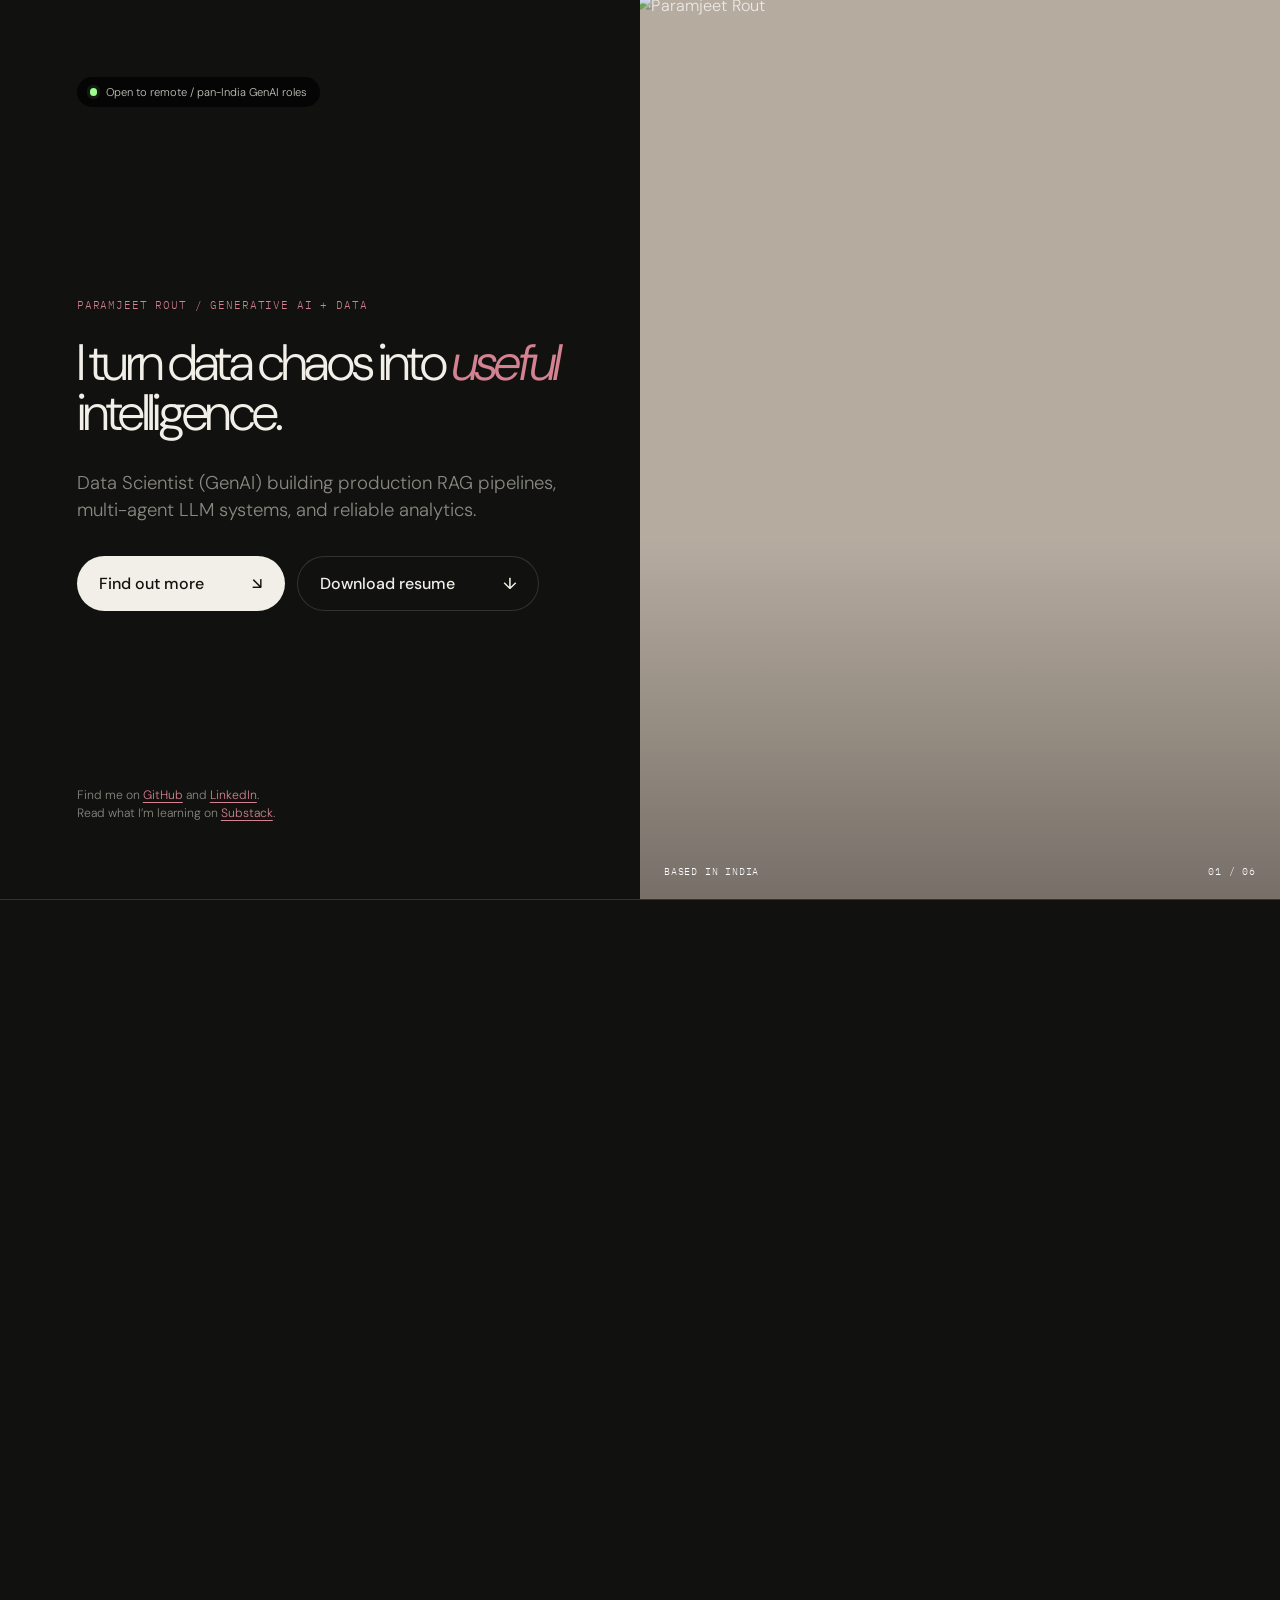
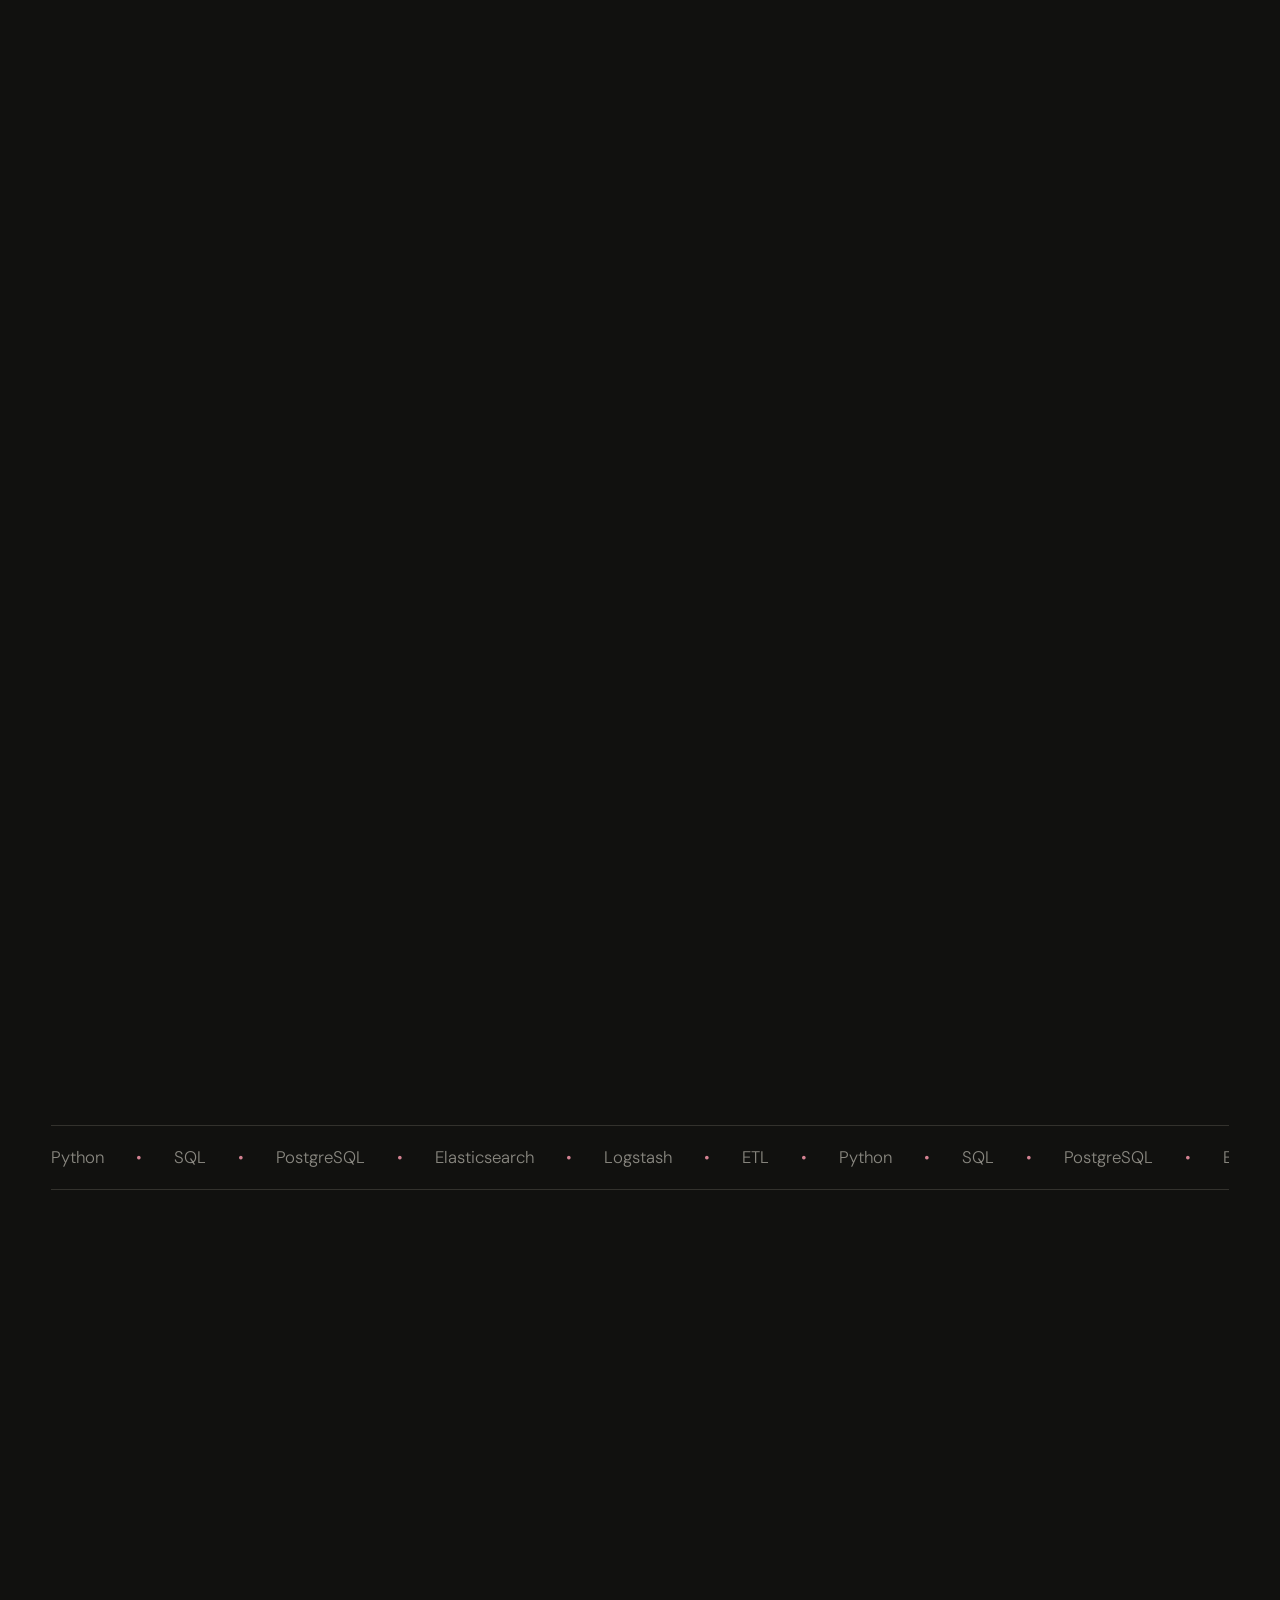
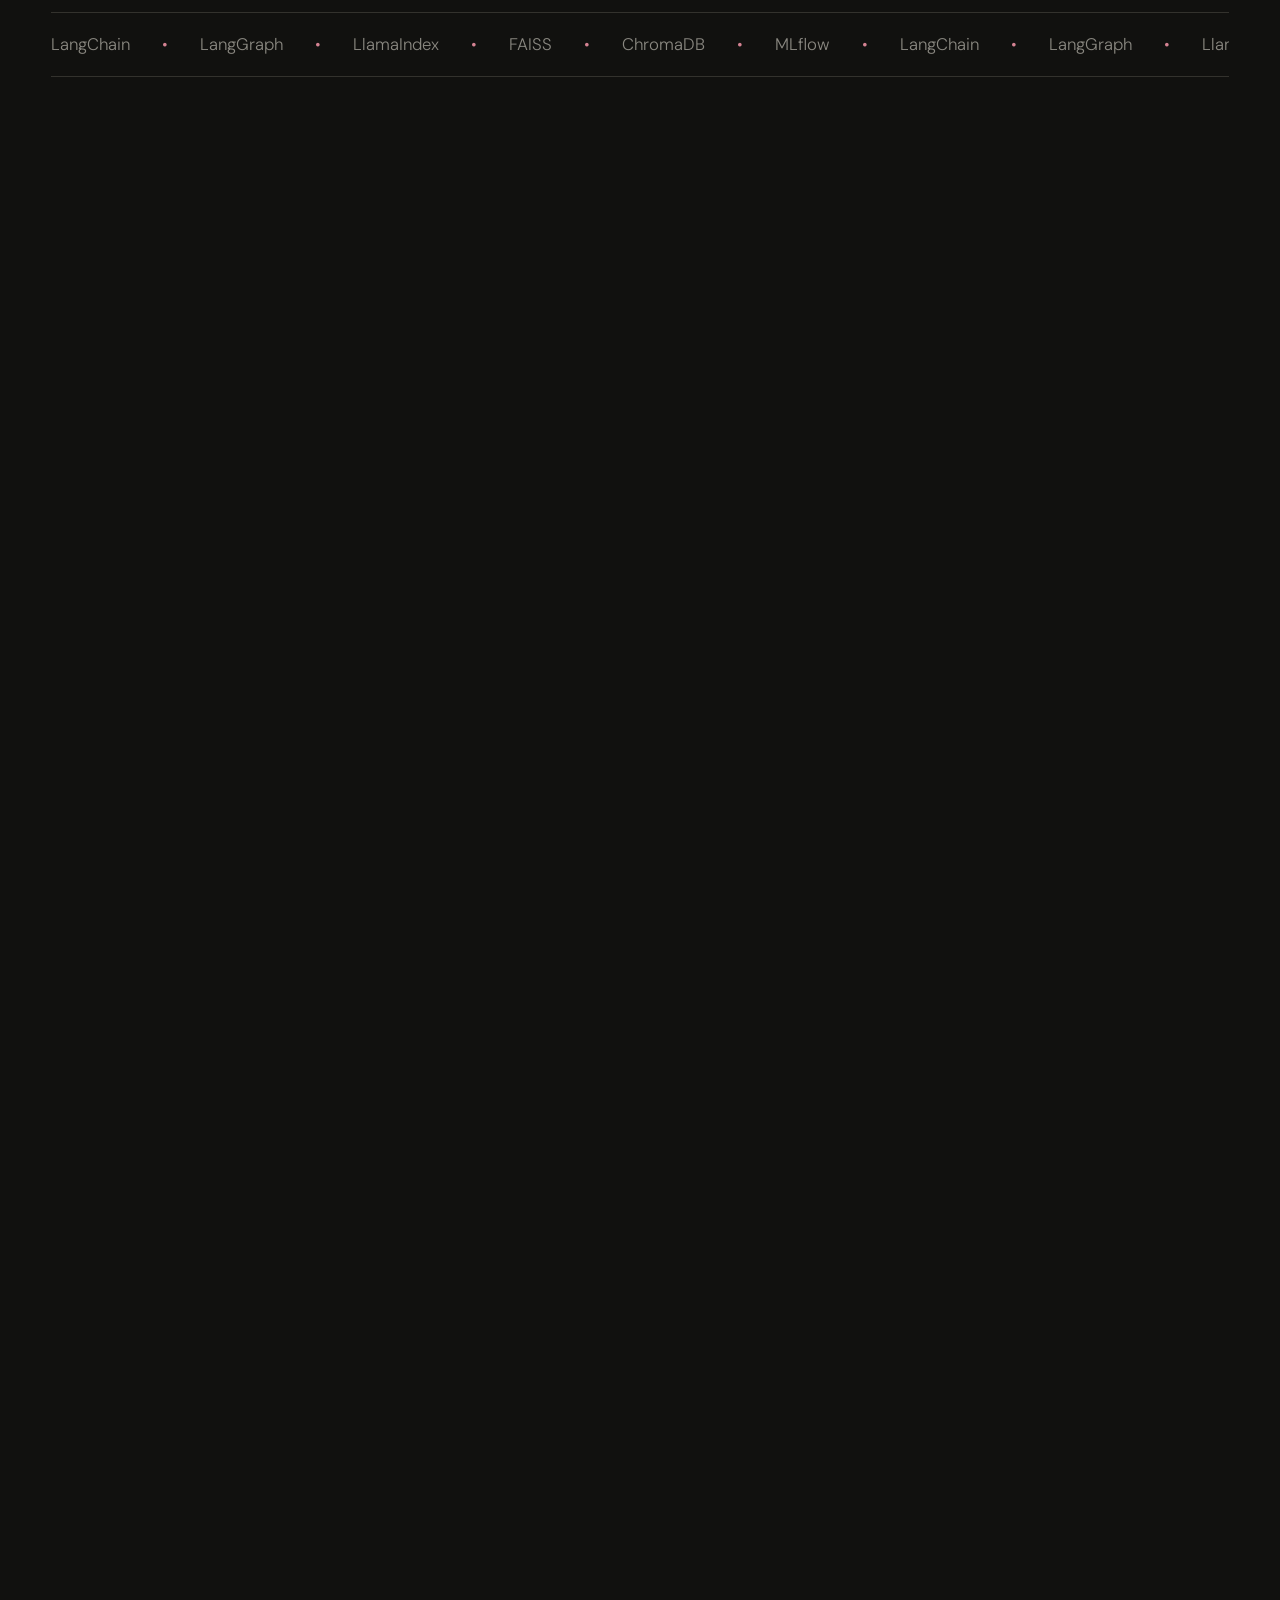
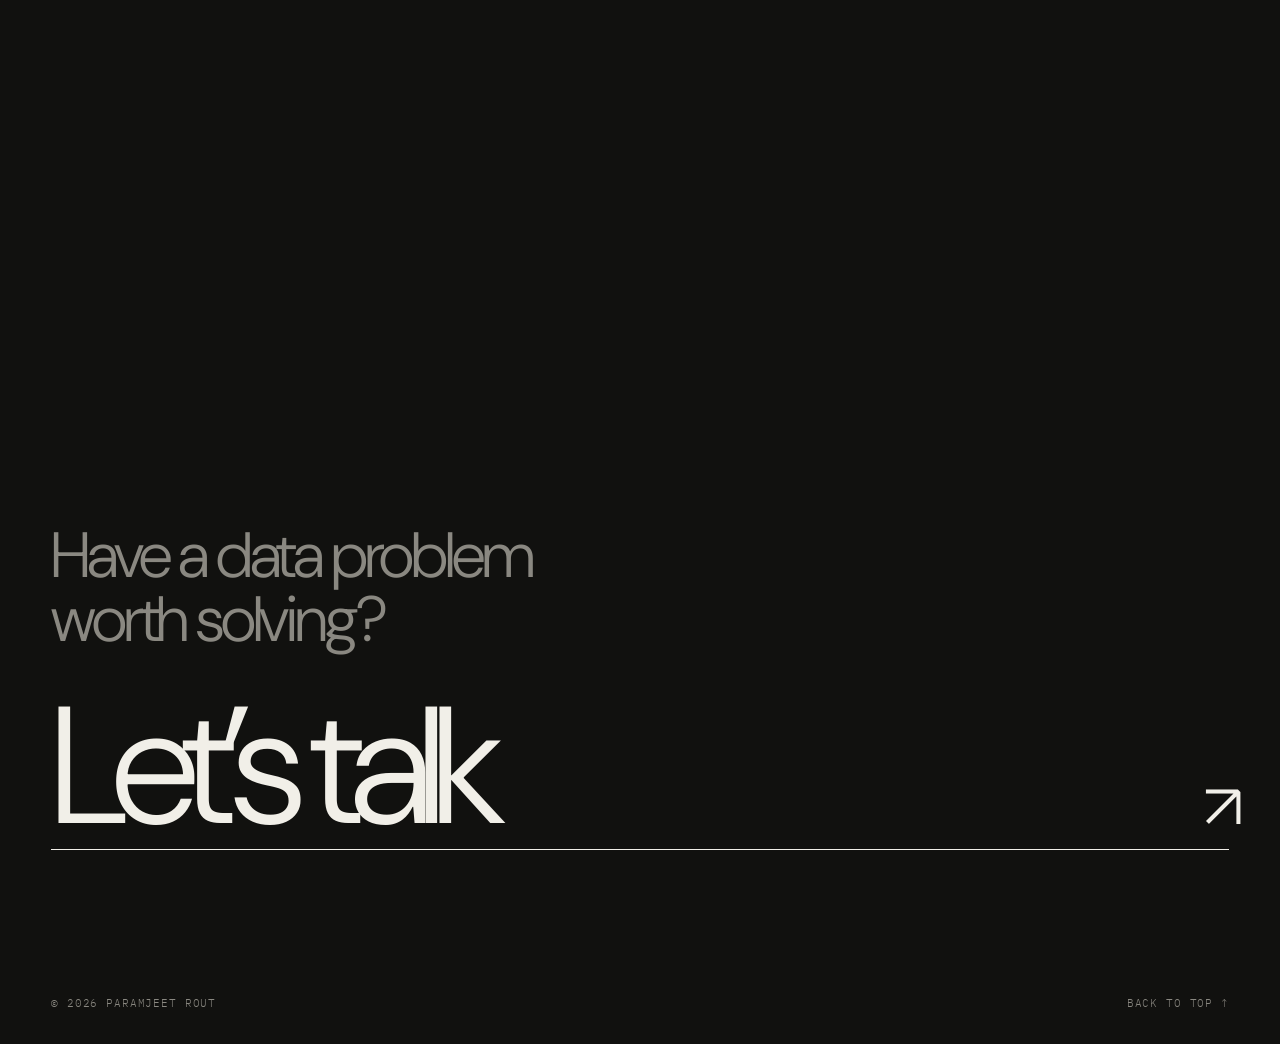
==== index.html @ b3433346 "chore: sync portfolio projects" ====
<!-- param/index.html -->

<!doctype html>
<html lang="en">
<head>
  <meta charset="utf-8">
  <meta name="viewport" content="width=device-width, initial-scale=1">
  <meta name="description" content="Paramjeet Rout — Data Scientist (GenAI) building production RAG pipelines, multi-agent systems, and reliable analytics.">
  <meta name="theme-color" content="#11110f">
  <meta property="og:type" content="website">
  <meta property="og:title" content="Paramjeet Rout - Data Scientist (GenAI) ">
  <meta property="og:description" content="Production RAG pipelines, multi-agent LLM systems, and reliable analytics from Paramjeet Rout.">
  <meta property="og:image" content="og-card.png">
  <meta property="og:url" content="https://routparam12.github.io/param/">
  <meta name="twitter:card" content="summary_large_image">
  <meta name="twitter:title" content="Paramjeet Rout - Data Scientist (Generative AI) ">
  <meta name="twitter:description" content="Production RAG pipelines, multi-agent LLM systems, and reliable analytics from Paramjeet Rout.">
  <meta name="twitter:image" content="og-card.png">
  <title>Paramjeet Rout — Data Scientist (GenAI) </title>
  <link rel="icon" type="image/png" href="love.png">
  <link rel="preconnect" href="https://fonts.googleapis.com">
  <link rel="preconnect" href="https://fonts.gstatic.com" crossorigin>
  <link href="https://fonts.googleapis.com/css2?family=DM+Sans:wght@300;400;500;600&family=IBM+Plex+Mono:wght@400;500&display=swap" rel="stylesheet">
  <link rel="stylesheet" href="style.css">
  <script defer src="theme.js"></script>
</head>
<body>
  <a class="skip-link" href="#overview">Skip to content</a>

  <header class="hero" id="top">
    <div class="hero-copy">
      <a class="availability" href="mailto:routparamjeet@gmail.com">
        <span class="status-dot" aria-hidden="true"></span>
        Open to remote / pan-India GenAI roles
      </a>

      <div class="hero-main">
        <p class="eyebrow">PARAMJEET ROUT / GENERATIVE AI + DATA</p>
        <h1>I turn data chaos into <em>useful</em> intelligence.</h1>
        <p class="hero-intro">Data Scientist (GenAI) building production RAG pipelines, multi-agent LLM systems, and reliable analytics.</p>
        <div class="hero-actions">
          <a class="pill-button" href="#overview">Find out more <span aria-hidden="true">↘</span></a>
          <a class="pill-button pill-button-secondary" href="Paramjeet_rout(01).pdf" download>Download resume <span aria-hidden="true">↓</span></a>
        </div>
      </div>

      <p class="hero-links">Find me on <a href="https://github.com/routparam12" target="_blank" rel="noreferrer">GitHub</a> and <a href="https://www.linkedin.com/in/paramjeet-rout2026" target="_blank" rel="noreferrer">LinkedIn</a>.<br>Read what I’m learning on <a href="https://substack.com/@paramjeetrout" target="_blank" rel="noreferrer">Substack</a>.</p>
    </div>

    <div class="hero-portrait" aria-label="Portrait of Paramjeet Rout">
      <img src="https://avatars.githubusercontent.com/u/124022961?v=4" alt="Paramjeet Rout" width="800" height="800">
      <div class="portrait-label"><span>Based in India</span><span>01 / 06</span></div>
    </div>
  </header>

  <main>
    <section class="overview section-grid reveal" id="overview">
      <div>
        <p class="section-label">Overview</p>
        <h2>Builder first.<br>Analyst always.</h2>
      </div>
      <div class="overview-copy">
        <p>With 2.8+ years across data analytics and applied AI, I design and ship production Generative AI systems — RAG pipelines, multi-agent orchestration, and LLM integrations that hold up outside a notebook.</p>
        <p>I reverse-engineer the problem, make the first version work, then iterate until it is dependable and elegant.</p>
        <a class="text-link" href="mailto:routparamjeet@gmail.com">Say hello <span>↗</span></a>
      </div>
      <div class="live-meta" aria-label="Current local time">
        <span id="local-date">India</span>
        <time id="local-time">00:00:00</time>
      </div>
    </section>

    <section class="statement reveal" aria-label="Career statement">
      <p>“I care about the invisible work: clean data, honest evaluation, and tools people can actually trust.”</p>
      <div class="statement-meta"><span>PARAMJEET ROUT</span><span>Data Scientist (GenAI) </span></div>
    </section>

    <section class="capabilities" id="capabilities">
      <article class="capability section-grid reveal">
        <p class="section-label">01 / Data engineering</p>
        <div>
          <h3>From raw records to reliable pipelines.</h3>
          <p>I design OLTP-to-OLAP architectures and ETL pipelines — moving transactional data into analytics-ready layers without touching production load.</p>
        </div>
        <div class="metric"><strong>3min</strong><span>incremental refresh, OLTP → OLAP</span></div>
      </article>

      <div class="marquee" aria-label="Technical skills">
        <div class="marquee-track">
          <span>Python</span><i>•</i><span>SQL</span><i>•</i><span>PostgreSQL</span><i>•</i><span>Elasticsearch</span><i>•</i><span>Logstash</span><i>•</i><span>ETL</span><i>•</i><span>Python</span><i>•</i><span>SQL</span><i>•</i><span>PostgreSQL</span><i>•</i><span>Elasticsearch</span><i>•</i><span>Logstash</span><i>•</i><span>ETL</span><i>•</i>
        </div>
      </div>

      <article class="capability section-grid reveal">
        <p class="section-label">02 / Generative AI</p>
        <div>
          <h3>Multi-agent AI that retrieves, reasons, and responds.</h3>
          <p>I build RAG pipelines and multi-agent orchestration with LangChain, LangGraph, and vector search — plus applied ML for fraud detection in production.</p>
        </div>
        <div class="metric"><strong>70%</strong><span>precision, production fraud detection</span></div>
      </article>

      <div class="marquee marquee-reverse" aria-label="AI and deployment skills">
        <div class="marquee-track">
          <span>LangChain</span><i>•</i><span>LangGraph</span><i>•</i><span>LlamaIndex</span><i>•</i><span>FAISS</span><i>•</i><span>ChromaDB</span><i>•</i><span>MLflow</span><i>•</i><span>LangChain</span><i>•</i><span>LangGraph</span><i>•</i><span>LlamaIndex</span><i>•</i><span>FAISS</span><i>•</i><span>ChromaDB</span><i>•</i><span>MLflow</span><i>•</i>
        </div>
      </div>

      <article class="capability section-grid reveal">
        <p class="section-label">03 / Analytics</p>
        <div>
          <h3>Dashboards that answer the next question.</h3>
          <p>I translate business needs into focused Power BI models, DAX measures, and visual stories that stakeholders can use without a manual.</p>
        </div>
        <div class="metric"><strong>30%</strong><span>less manual reporting effort</span></div>
      </article>
    </section>

    <section class="projects reveal" id="projects">
      <div class="section-heading section-grid">
        <p class="section-label">Selected work</p>
        <div>
          <h2>Projects built around measurable outcomes.</h2>
          <p>Production Generative AI systems and applied ML — from multi-agent memory architectures to leak-proof exam engines.</p>
        </div>
      </div>

      <div class="project-grid">
        <a class="project-card project-rag" href="https://github.com/routparam12/Dora.ChatBot" target="_blank" rel="noreferrer">
          <div class="project-art" aria-hidden="true">
            <div class="orb orb-one"></div><div class="orb orb-two"></div><div class="chat-line"></div><div class="chat-line short"></div>
          </div>
          <div class="project-copy">
            <span class="project-number">01</span>
            <h3>Dora.ChatBot</h3>
            <p>A production Generative AI platform with 9-type persistent memory, multi-agent orchestration via LangGraph, Redis caching, and Azure CI/CD.</p>
            <span class="project-tech">LANGCHAIN · LANGGRAPH · FAISS · REDIS · AZURE</span>
            <span class="project-open">Open project ↗</span>
          </div>
        </a>

        <a class="project-card project-gender" href="https://github.com/routparam12/PaperShield-AI-Exam-Engine-for-Leak-Proof-Assessments" target="_blank" rel="noreferrer">
          <div class="project-art" aria-hidden="true">
            <div class="name-cloud"><span>MCQ</span><span>Gen</span><span>Live</span><span>No Leak</span><span>RAG</span><span>Exam</span></div>
          </div>
          <div class="project-copy">
            <span class="project-number">02</span>
            <h3>PaperShield</h3>
            <p>An AI exam engine that structurally eliminates paper leaks — questions generated at exam time from syllabus PDFs, never stored.</p>
            <span class="project-tech">LLAMAINDEX · CHROMADB · GEMINI API · FASTAPI</span>
            <span class="project-open">Open project ↗</span>
          </div>
        </a>

        <a class="project-card project-churn" href="https://github.com/routparam12" target="_blank" rel="noreferrer">
          <div class="project-art chart-art" aria-hidden="true">
            <span style="--h:42%"></span><span style="--h:58%"></span><span style="--h:49%"></span><span style="--h:76%"></span><span style="--h:67%"></span><span style="--h:88%"></span><span style="--h:71%"></span>
          </div>
          <div class="project-copy">
            <span class="project-number">03</span>
            <h3>Fraud User Detection System</h3>
            <p>An end-to-end ML pipeline combining fuzzy matching and Decision Tree classification to flag high-risk accounts, tracked with MLflow.</p>
            <span class="project-tech">SCIKIT-LEARN · FUZZY MATCHING · MLFLOW · STREAMLIT</span>
            <span class="project-open">Open project ↗</span>
          </div>
        </a>
      </div>

      <div class="generated-projects" aria-labelledby="generated-projects-title">
        <div class="generated-projects-heading">
          <p class="section-label">New from GitHub</p>
          <div>
            <h2 id="generated-projects-title">Recent public work, automatically kept current.</h2>
            <p>New projects are reviewed from their README and added here. The portfolio layout stays hand-crafted.</p>
          </div>
        </div>
        <div class="generated-projects-grid">
          <!-- GENERATED_GITHUB_PROJECTS_START -->
<article class="generated-project-card">
  <p class="generated-project-index">01 / Project</p><h3>Learning-with-Bittu</h3>
  <p class="generated-project-tagline">Learning</p><p>Learning</p>
  
  <p class="generated-project-tech">JAVASCRIPT</p>
  <a class="project-link" href="https://github.com/routparam12/Learning-with-Bittu" target="_blank" rel="noreferrer">Open project ↗</a>
</article>
<article class="generated-project-card">
  <p class="generated-project-index">02 / Project</p><h3>FaceInsight</h3>
  <p class="generated-project-tagline">FastAPI backend for a face-recognition attendance system.</p><p>FastAPI backend for a face-recognition attendance system.</p>
  
  <p class="generated-project-tech">PYTHON</p>
  <a class="project-link" href="https://github.com/routparam12/FaceInsight" target="_blank" rel="noreferrer">Open project ↗</a>
</article>
<article class="generated-project-card">
  <p class="generated-project-index">03 / Project</p><h3>MachineLearning-with-Bittu</h3>
  <p class="generated-project-tagline">A playable machine-learning primer in Astro, in the style of The Evolution of Trust: you can&#x27;t read your way forward, you have to beat the m</p><p>A playable machine-learning primer in Astro, in the style of The Evolution of Trust: you can&#x27;t read your way forward, you have to beat the mini-game in each chapter to unlock the next one. Bittu is the pet in the corner.</p>
  
  <p class="generated-project-tech">CLASSIFICATION · MACHINE-LEARNING · REGRESSION · SUPERVISED-LEARNING · UNSUPERVISED-LEARNING</p>
  <a class="project-link" href="https://github.com/routparam12/MachineLearning-with-Bittu" target="_blank" rel="noreferrer">Open project ↗</a>
</article>
<article class="generated-project-card">
  <p class="generated-project-index">04 / Project</p><h3>Searching-sorting</h3>
  <p class="generated-project-tagline">you type in your own array and press Next to walk an algorithm one move at a time. Hootie, the bespectacled owl, stands over the array — she</p><p>you type in your own array and press Next to walk an algorithm one move at a time. Hootie, the bespectacled owl, stands over the array — she walks to whichever index the algorithm is looking at and explains the reason for every move.</p>
  
  <p class="generated-project-tech">SEARCHING-ALGORITHMS · SORTING-ALGORITHMS</p>
  <a class="project-link" href="https://github.com/routparam12/Searching-sorting" target="_blank" rel="noreferrer">Open project ↗</a>
</article>
<!-- GENERATED_GITHUB_PROJECTS_END -->
        </div>
      </div>
    </section>

    <section class="experience reveal" id="experience">
      <div class="section-heading section-grid">
        <p class="section-label">Experience</p>
        <h2>Making complicated systems simpler, one useful improvement at a time.</h2>
      </div>
      <div class="experience-list">
        <article>
          <div><span>OCT 2025 — NOW</span><h3>Generative AI Engineer / Data Analyst</h3><p>Unimrkt Response LLP · Gurugram</p></div>
          <ul>
            <li>Architecting a production RAG chatbot upgrade — multi-agent pipeline (LangChain + LangGraph) retrieving from live databases via FAISS before response generation.</li>
            <li>Delivered a fraud detection system (fuzzy matching + Decision Tree) achieving 70% precision, tracked via MLflow.</li>
            <li>Designed an OLTP-to-OLAP architecture — PostgreSQL to Elasticsearch via Logstash with 3-minute incremental refresh.</li>
          </ul>
        </article>
        <article>
          <div><span>2024 — 2025</span><h3>Data Scientist Associate</h3><p>Tech Mahindra · Ahmedabad</p></div>
          <ul>
            <li>Integrated OpenAI, Gemini, and Together AI into a unified abstraction layer with model fallback and cost-optimized inference.</li>
            <li>Automated XML report processing with Python/PowerShell, cutting compile time from 4 hours to 1 hour.</li>
            <li>Reduced manual reporting effort by 30% through optimized DAX measures and data models.</li>
          </ul>
        </article>
      </div>
    </section>

    <section class="faq reveal" id="about">
      <div class="section-heading section-grid">
        <p class="section-label">Frequently asked</p>
        <h2>A little more about how I work.</h2>
      </div>
      <div class="faq-list">
        <details open><summary><span>01</span>What kind of problems do you work on?<b>+</b></summary><div><p>Production RAG pipelines, multi-agent AI systems, LLM integrations, data pipelines, and practical machine-learning systems—especially where the goal is to turn a slow or unclear process into something measurable and useful.</p></div></details>
        <details><summary><span>02</span>What is your approach?<b>+</b></summary><div><p>I reverse-engineer the desired result, build a functional prototype quickly, evaluate it honestly, and then improve reliability, usability, and deployment.</p></div></details>
        <details><summary><span>03</span>What are you learning now?<b>+</b></summary><div><p>I’m deepening my work in agentic AI orchestration, the Claude API, and the data architecture that keeps production RAG systems fast and trustworthy at scale.</p></div></details>
        <details><summary><span>04</span>How can we work together?<b>+</b></summary><div><p>Send a note to <a href="mailto:routparamjeet@gmail.com">routparamjeet@gmail.com</a> with the problem, context, and outcome you have in mind. I’m open to full-time roles and thoughtful collaborations.</p></div></details>
      </div>
    </section>

    <section class="play reveal" id="play">
      <div class="section-heading section-grid">
        <p class="section-label">Play</p>
        <div><h2>Make this page yours.</h2><p>Switch the mood or typeface. Your preference is remembered.</p></div>
      </div>
      <div class="play-grid">
        <button class="play-card" id="font-toggle" type="button"><span class="play-icon">Aa</span><span><b>Typeface</b><small>Switch between humanist and editorial type.</small></span><i>↻</i></button>
        <button class="play-card" id="theme-toggle" type="button"><span class="palette" aria-hidden="true"><i></i><i></i><i></i><i></i></span><span><b>Palette</b><small>Trade the dark studio for warm daylight.</small></span><i>↻</i></button>
      </div>
    </section>
  </main>

  <footer>
    <div class="footer-top">
      <p>Have a data problem<br>worth solving?</p>
      <a href="mailto:routparamjeet@gmail.com">Let’s talk <span>↗</span></a>
    </div>
    <div class="footer-bottom"><span>© <span id="year">2026</span> PARAMJEET ROUT</span><a href="#top">BACK TO TOP ↑</a></div>
  </footer>
</body>
</html>
---- style.css ----
/* param/style.css */

:root {
  --bg: #11110f;
  --surface: #171714;
  --surface-2: #20201c;
  --text: #f1efe8;
  --muted: #8a8881;
  --line: #33322d;
  --accent: #d48292;
  --green: #9dff8e;
  --paper: #dfd7ca;
  --ink: #171714;
  --pad: clamp(1.25rem, 4vw, 5rem);
  --radius: 0.35rem;
  --font: "DM Sans", Arial, sans-serif;
}

* { box-sizing: border-box; }
html { scroll-behavior: smooth; }
body {
  margin: 0;
  background: var(--bg);
  color: var(--text);
  font-family: var(--font);
  font-weight: 300;
  line-height: 1.45;
  overflow-x: hidden;
}
body.light-mode { --bg:#e7e0d5; --surface:#d9d1c5; --surface-2:#cfc4b5; --text:#151512; --muted:#68645d; --line:#bcb3a5; --accent:#a73c53; }
body.serif-mode { --font: Georgia, "Times New Roman", serif; }
a { color: inherit; }
button { font: inherit; }
img { display: block; max-width: 100%; }
::selection { background: var(--accent); color: white; }
.skip-link { position: fixed; left: 1rem; top: -4rem; z-index: 100; background: white; color: black; padding: .8rem 1rem; transition: top .2s; }
.skip-link:focus { top: 1rem; }

.hero { min-height: 100svh; display: grid; grid-template-columns: 1fr 1fr; border-bottom: 1px solid var(--line); }
.hero-copy { padding: clamp(2rem, 6vw, 5rem); display: flex; flex-direction: column; justify-content: space-between; min-width: 0; }
.availability { width: fit-content; padding: .45rem .8rem; border-radius: 4rem; background: #050505; color: #c7c5bf; font-size: .7rem; text-decoration: none; display: flex; align-items: center; gap: .55rem; }
.status-dot { width: .46rem; height: .46rem; border-radius: 50%; background: var(--green); box-shadow: 0 0 0 .2rem rgba(157,255,142,.08); animation: pulse 2s infinite; }
@keyframes pulse { 50% { box-shadow: 0 0 0 .5rem rgba(157,255,142,0); } }
.hero-main { margin: 4rem 0 3rem; max-width: 38rem; }
.eyebrow, .section-label, .project-tech, .experience-list span, .footer-bottom { font-family: "IBM Plex Mono", monospace; text-transform: uppercase; letter-spacing: .08em; font-size: .67rem; }
.eyebrow { color: var(--accent); margin: 0 0 1.5rem; }
h1 { max-width: 36rem; margin: 0; font-size: clamp(2.65rem, 4vw, 4.6rem); font-weight: 300; letter-spacing: -.055em; line-height: .98; }
h1 em { font-weight: 300; color: var(--accent); }
.hero-intro { color: var(--muted); max-width: 33rem; font-size: clamp(1rem, 1.45vw, 1.25rem); margin: 2rem 0; }
.hero-actions { display: flex; flex-wrap: wrap; gap: .8rem; align-items: center; }
.pill-button { display: inline-flex; align-items: center; justify-content: space-between; gap: 3rem; min-width: 12rem; background: var(--text); color: var(--bg); border-radius: 4rem; padding: 1rem 1.4rem; text-decoration: none; font-weight: 500; transition: transform .25s, background .25s; }
.pill-button:hover { transform: translateY(-3px); background: var(--accent); color: white; }
.pill-button-secondary { background: transparent; color: var(--text); box-shadow: inset 0 0 0 1px var(--line); }
.hero-links { color: var(--muted); font-size: .76rem; line-height: 1.5; margin: 0; }
.hero-links a { color: var(--accent); text-underline-offset: .18rem; }
.hero-portrait { position: relative; min-height: 40rem; background: #b6ab9f; overflow: hidden; }
.hero-portrait::after { content:""; position:absolute; inset:0; background: linear-gradient(to top, rgba(0,0,0,.35), transparent 40%); pointer-events:none; }
.hero-portrait img { width: 100%; height: 100%; object-fit: cover; filter: saturate(.72) contrast(.95); transform: scale(1.015); }
.portrait-label { position: absolute; z-index: 2; left: 1.5rem; right: 1.5rem; bottom: 1.2rem; display: flex; justify-content: space-between; font-family: "IBM Plex Mono", monospace; font-size: .62rem; letter-spacing: .08em; color: white; text-transform: uppercase; }

main { overflow: hidden; }
section, footer { padding-left: var(--pad); padding-right: var(--pad); }
.section-grid { display: grid; grid-template-columns: minmax(10rem, .7fr) minmax(20rem, 1.3fr) minmax(10rem, .5fr); gap: clamp(2rem, 5vw, 6rem); }
.overview { padding-top: clamp(6rem, 12vw, 12rem); padding-bottom: clamp(6rem, 12vw, 12rem); }
.section-label { color: var(--muted); margin: .5rem 0; }
h2 { margin: 0; font-size: clamp(2.25rem, 4.5vw, 5.2rem); font-weight: 300; letter-spacing: -.055em; line-height: .98; }
.overview h2 { font-size: clamp(2rem, 3.4vw, 4rem); }
.overview-copy { max-width: 39rem; }
.overview-copy p { font-size: clamp(1.2rem, 2vw, 1.8rem); line-height: 1.28; margin: 0 0 1.5rem; }
.overview-copy p + p { color: var(--muted); }
.text-link { display: inline-flex; justify-content: space-between; gap: 4rem; padding: .8rem 0; border-bottom: 1px solid var(--text); text-decoration: none; margin-top: 1rem; min-width: 11rem; }
.live-meta { display: flex; flex-direction: column; align-items: flex-end; color: var(--muted); font-family: "IBM Plex Mono", monospace; font-size: .7rem; text-transform: uppercase; }
.live-meta time { color: var(--text); margin-top: .4rem; }

.statement { min-height: 80vh; padding-top: clamp(6rem, 12vw, 11rem); padding-bottom: 2rem; background: var(--paper); color: var(--ink); display: flex; flex-direction: column; justify-content: space-between; }
.statement > p { margin: 0; max-width: 80rem; font-size: clamp(2.5rem, 6vw, 7.5rem); line-height: .95; letter-spacing: -.065em; }
.statement-meta { display: flex; justify-content: space-between; margin-top: 6rem; padding-top: 1rem; border-top: 1px solid rgba(0,0,0,.3); font-family: "IBM Plex Mono", monospace; font-size: .65rem; letter-spacing: .06em; }

.capability { padding-top: clamp(5rem, 9vw, 9rem); padding-bottom: clamp(5rem, 9vw, 9rem); align-items: end; border-bottom: 1px solid var(--line); }
.capability h3, .project-copy h3 { margin: 0 0 1.2rem; font-size: clamp(2rem, 3.2vw, 3.8rem); line-height: 1; letter-spacing: -.045em; font-weight: 300; }
.capability p:not(.section-label) { max-width: 37rem; color: var(--muted); font-size: 1.05rem; }
.metric { border-left: 1px solid var(--line); padding-left: 2rem; display: flex; flex-direction: column; }
.metric strong { font-size: clamp(2.6rem, 5vw, 5.5rem); font-weight: 300; line-height: .9; color: var(--accent); letter-spacing: -.06em; }
.metric span { color: var(--muted); font-size: .72rem; margin-top: .8rem; }
.marquee { overflow: hidden; border-top: 1px solid var(--line); border-bottom: 1px solid var(--line); padding: 1.2rem 0; color: var(--muted); }
.marquee-track { width: max-content; display: flex; align-items: center; gap: 2rem; animation: marquee 28s linear infinite; }
.marquee span { font-size: 1.05rem; }
.marquee i { color: var(--accent); font-style: normal; }
.marquee-reverse .marquee-track { animation-direction: reverse; }
@keyframes marquee { to { transform: translateX(-50%); } }

.projects { padding-top: clamp(7rem, 12vw, 12rem); padding-bottom: clamp(7rem, 12vw, 12rem); }
.section-heading { margin-bottom: clamp(4rem, 8vw, 8rem); }
.section-heading > :nth-child(2) { grid-column: 2 / 4; }
.section-heading > h2 { grid-column: 2 / 4; max-width: 60rem; }
.section-heading p:not(.section-label) { color: var(--muted); max-width: 38rem; font-size: 1.05rem; }
.project-grid { display: grid; grid-template-columns: repeat(2, 1fr); gap: 1rem; }
.project-card { min-height: 42rem; display: grid; grid-template-rows: 1.35fr 1fr; background: var(--surface); color: var(--text); text-decoration: none; overflow: hidden; border-radius: var(--radius); }
.project-card:nth-child(3) { grid-column: 1 / -1; grid-template-columns: 1.1fr .9fr; grid-template-rows: none; min-height: 34rem; }
.project-art { position: relative; overflow: hidden; min-height: 20rem; }
.project-rag .project-art { background: radial-gradient(circle at 50% 50%, #bb93d4, #5e3973 45%, #22142b 72%); }
.orb { position: absolute; border: 1px solid rgba(255,255,255,.5); border-radius: 50%; }
.orb-one { width: 13rem; height: 13rem; left: calc(50% - 6.5rem); top: calc(50% - 6.5rem); box-shadow: 0 0 4rem rgba(255,255,255,.2), inset 0 0 3rem rgba(255,255,255,.16); }
.orb-two { width: 20rem; height: 20rem; left: calc(50% - 10rem); top: calc(50% - 10rem); border-style: dashed; animation: spin 22s linear infinite; }
@keyframes spin { to { transform: rotate(360deg); } }
.chat-line { position: absolute; width: 7rem; height: .55rem; left: calc(50% - 3.5rem); top: calc(50% - .8rem); background: rgba(255,255,255,.85); border-radius: 1rem; }
.chat-line.short { width: 4.5rem; top: calc(50% + .5rem); }
.project-gender .project-art { background: #d37d8e; }
.name-cloud { position:absolute; inset:0; display:flex; align-content:center; justify-content:center; flex-wrap:wrap; gap:.5rem; padding:3rem; transform:rotate(-7deg) scale(1.2); }
.name-cloud span { padding:.65rem 1.1rem; border:1px solid rgba(255,255,255,.5); border-radius:5rem; font-size:clamp(1rem,2vw,1.6rem); color:#fff; background:rgba(255,255,255,.1); backdrop-filter:blur(4px); }
.project-churn .project-art { background: #bedf6d; display:flex; align-items:flex-end; justify-content:center; gap:clamp(.8rem,2vw,2rem); padding:4rem; }
.chart-art span { width:8%; height:var(--h); background:#1e3215; border-radius:8rem 8rem 0 0; transition:height .45s cubic-bezier(.2,.8,.2,1); }
.project-card:hover .chart-art span { height:calc(var(--h) * .85); }
.project-copy { position:relative; padding:clamp(1.5rem,3.5vw,3rem); }
.project-number { position:absolute; right:2rem; top:2rem; color:var(--muted); font-family:"IBM Plex Mono",monospace; font-size:.68rem; }
.project-copy h3 { max-width:80%; font-size:clamp(1.8rem,3vw,3.2rem); }
.project-copy p { color:var(--muted); max-width:34rem; }
.project-tech { display:block; color:var(--accent); margin-top:2rem; }
.project-open { display:inline-block; margin-top:2rem; padding-bottom:.3rem; border-bottom:1px solid currentColor; font-size:.82rem; }
.project-card:hover .project-open { color:var(--accent); }

.experience { padding-top:clamp(7rem,12vw,12rem); padding-bottom:clamp(7rem,12vw,12rem); background:var(--surface); }
.experience-list { border-top:1px solid var(--line); }
.experience-list article { display:grid; grid-template-columns:.8fr 1.2fr; gap:clamp(2rem,6vw,8rem); padding:3rem 0; border-bottom:1px solid var(--line); }
.experience-list span { color:var(--accent); }
.experience-list h3 { font-size:clamp(1.6rem,3vw,3rem); font-weight:300; letter-spacing:-.04em; margin:.8rem 0 0; }
.experience-list p, .experience-list li { color:var(--muted); }
.experience-list ul { margin:0; padding-left:1.2rem; max-width:45rem; }
.experience-list li { margin-bottom:1rem; }

.faq { padding-top:clamp(7rem,12vw,12rem); padding-bottom:clamp(7rem,12vw,12rem); }
.faq-list { max-width:75rem; margin-left:auto; border-top:1px solid var(--line); }
.faq details { border-bottom:1px solid var(--line); }
.faq summary { display:grid; grid-template-columns:4rem 1fr auto; gap:1rem; align-items:center; padding:1.7rem 0; cursor:pointer; list-style:none; font-size:clamp(1.1rem,2vw,1.7rem); }
.faq summary::-webkit-details-marker { display:none; }
.faq summary span { color:var(--accent); font-family:"IBM Plex Mono",monospace; font-size:.68rem; }
.faq summary b { font-size:1.7rem; font-weight:300; transition:transform .25s; }
.faq details[open] summary b { transform:rotate(45deg); }
.faq details div { max-width:52rem; margin:0 0 2rem 5rem; color:var(--muted); font-size:1.05rem; }
.faq details div p { margin:0; }

.play { padding-top:clamp(7rem,12vw,12rem); padding-bottom:clamp(7rem,12vw,12rem); background:var(--paper); color:var(--ink); }
.play .section-label, .play .section-heading p:not(.section-label) { color:#6e675e; }
.play-grid { display:grid; grid-template-columns:1fr 1fr; gap:1rem; }
.play-card { min-height:16rem; border:1px solid rgba(0,0,0,.2); background:transparent; color:inherit; display:grid; grid-template-columns:auto 1fr auto; align-items:end; gap:2rem; padding:2rem; text-align:left; cursor:pointer; transition:background .25s,color .25s; }
.play-card:hover { background:var(--ink); color:var(--paper); }
.play-icon { font-size:clamp(3rem,7vw,7rem); line-height:.7; letter-spacing:-.08em; }
.play-card b { display:block; font-size:1.4rem; font-weight:400; }
.play-card small { display:block; max-width:19rem; margin-top:.5rem; opacity:.65; }
.play-card > i { font-style:normal; font-size:1.5rem; }
.palette { display:grid; grid-template-columns:1fr 1fr; width:5.5rem; height:5.5rem; border-radius:50%; overflow:hidden; transform:rotate(20deg); }
.palette i:nth-child(1){background:#d48292}.palette i:nth-child(2){background:#11110f}.palette i:nth-child(3){background:#bedf6d}.palette i:nth-child(4){background:#f1efe8}

footer { min-height:72vh; padding-top:clamp(6rem,10vw,10rem); padding-bottom:2rem; display:flex; flex-direction:column; justify-content:space-between; }
.footer-top p { margin:0 0 3rem; color:var(--muted); font-size:clamp(2rem,5vw,5rem); line-height:1; letter-spacing:-.05em; }
.footer-top a { display:flex; justify-content:space-between; align-items:end; text-decoration:none; border-bottom:1px solid var(--text); padding-bottom:1rem; font-size:clamp(4rem,13vw,13rem); line-height:.8; letter-spacing:-.08em; }
.footer-top a span { font-size:clamp(2rem,5vw,5rem); }
.footer-bottom { display:flex; justify-content:space-between; padding-top:5rem; color:var(--muted); }
.footer-bottom a { text-decoration:none; }

.reveal { opacity:0; transform:translateY(2rem); transition:opacity .8s ease, transform .8s ease; }
.reveal.visible { opacity:1; transform:none; }

@media (max-width: 800px) {
  .hero { grid-template-columns:1fr; }
  .hero-copy { min-height:88svh; order:2; }
  .hero-portrait { min-height:72svh; order:1; }
  .hero-main { margin-top:6rem; }
  .section-grid { grid-template-columns:1fr; gap:2rem; }
  .section-grid > * { grid-column:auto !important; }
  .live-meta { align-items:flex-start; }
  .metric { border-left:0; padding:2rem 0 0; border-top:1px solid var(--line); }
  .project-grid { grid-template-columns:1fr; }
  .project-card:nth-child(3) { grid-column:auto; grid-template-columns:1fr; grid-template-rows:1.35fr 1fr; min-height:42rem; }
  .experience-list article { grid-template-columns:1fr; }
  .faq-list { margin-left:0; }
  .play-grid { grid-template-columns:1fr; }
  .footer-top a { font-size:clamp(3.4rem,16vw,7rem); }
}

@media (max-width: 480px) {
  .hero-copy { padding:1.4rem; }
  .hero-portrait { min-height:60svh; }
  h1 { font-size:2.85rem; }
  .statement { min-height:70vh; }
  .statement-meta { flex-direction:column; gap:.4rem; }
  .project-card { min-height:36rem; }
  .faq summary { grid-template-columns:2rem 1fr auto; }
  .faq details div { margin-left:3rem; }
  .play-card { grid-template-columns:1fr auto; }
  .play-card > span:nth-child(2) { grid-column:1 / -1; }
  .footer-bottom { flex-direction:column; gap:1rem; }
}

@media (prefers-reduced-motion: reduce) {
  html { scroll-behavior:auto; }
  *, *::before, *::after { animation-duration:.01ms !important; animation-iteration-count:1 !important; transition-duration:.01ms !important; }
  .reveal { opacity:1; transform:none; }
}

/* --- Subpages Layout & Header --- */
.main-header {
  display: flex;
  justify-content: space-between;
  align-items: center;
  padding: 2rem var(--pad);
  margin-bottom: 2rem;
  flex-wrap: wrap;
}

.welcome-text {
  margin: 0;
  font-size: 2.2em;
  color: var(--text);
  font-weight: 500;
}

.top-nav {
  display: flex;
  gap: 2rem;
  align-items: center;
  flex-wrap: wrap;
}

.top-nav-link {
  color: var(--muted);
  text-decoration: none;
  font-size: 1.1em;
  font-weight: 500;
  padding: 8px 0;
  position: relative;
  transition: color 0.3s ease;
}

.top-nav-link:hover {
  color: var(--text);
}

.top-nav-link::after {
  content: '';
  position: absolute;
  bottom: 4px;
  left: 0;
  width: 0;
  height: 2px;
  background-color: var(--accent);
  transition: width 0.3s ease;
}

.top-nav-link:hover::after {
  width: 100%;
}

.container {
  display: grid;
  grid-template-columns: repeat(2, 1fr);
  gap: 1.5rem;
  padding: 2rem var(--pad);
  max-width: 1200px;
  margin: 0 auto;
}

.sub-container {
  background-color: var(--surface);
  border-radius: var(--radius);
  padding: 2rem;
  border: 1px solid var(--line);
  transition: transform 0.3s ease, box-shadow 0.3s ease;
}

.sub-container:hover {
  transform: translateY(-3px);
  box-shadow: 0 8px 20px rgba(0, 0, 0, 0.2);
}

.sub-container hr {
  border: none;
  border-top: 1px solid var(--line);
  margin: 1.5rem 0;
}

.sub-container h3 {
  color: var(--accent);
  margin-bottom: 1rem;
  margin-top: 0;
  font-size: 1.5rem;
}

.sub-container h4 {
  color: var(--accent);
  margin-top: 1.5rem;
  margin-bottom: 0.5rem;
}

.sub-container ul {
  line-height: 1.8;
  padding-left: 1.5rem;
}

.metric-highlight {
  background-color: var(--surface-2);
  color: var(--green);
  padding: 2px 6px;
  border-radius: var(--radius);
  font-weight: bold;
}

.project-link {
  color: var(--accent);
  text-decoration: none;
  margin: 0 8px;
}

.project-link:hover {
  text-decoration: underline;
}

@media only screen and (max-width: 768px) {
  .container {
    grid-template-columns: 1fr;
  }
  
  .main-header {
    flex-direction: column;
    align-items: flex-start;
    gap: 15px;
  }

  .top-nav {
    width: 100%;
    justify-content: flex-start;
    gap: 20px;
  }
}


/* ============================================
   SUBPAGE COMPONENTS (about / projects / hobbies)
   Reuses existing --bg, --surface, --line, --accent,
   --muted, --pad, --radius tokens already in :root.
   Append this block to the end of style.css.
   ============================================ */

.site-nav {
  display: flex;
  justify-content: space-between;
  align-items: center;
  padding: 1.4rem var(--pad);
  border-bottom: 1px solid var(--line);
  position: sticky;
  top: 0;
  background: var(--bg);
  z-index: 10;
}
.site-nav .logo-link {
  font-family: "IBM Plex Mono", monospace;
  font-size: .78rem;
  letter-spacing: .08em;
  text-decoration: none;
  color: var(--text);
}
.site-nav ul { display: flex; gap: 2rem; list-style: none; margin: 0; padding: 0; flex-wrap: wrap; }
.site-nav a { text-decoration: none; color: var(--muted); font-size: .85rem; transition: color .2s; }
.site-nav a:hover, .site-nav a.active { color: var(--accent); }
.site-nav .nav-cta { color: var(--text); border: 1px solid var(--line); border-radius: 999px; padding: .55rem .9rem; }
.site-nav .nav-cta:hover { border-color: var(--accent); color: var(--accent); }

.page-header { padding: clamp(3rem, 8vw, 6rem) var(--pad) 2rem; }
.page-header h1 {
  margin: 0;
  font-size: clamp(2.25rem, 4.5vw, 4rem);
  font-weight: 300;
  letter-spacing: -.05em;
}

.card-grid {
  display: grid;
  grid-template-columns: repeat(2, 1fr);
  gap: 1rem;
  padding: 0 var(--pad) clamp(4rem, 8vw, 8rem);
  max-width: 80rem;
  margin: 0 auto;
}
.info-card {
  background: var(--surface);
  border: 1px solid var(--line);
  border-radius: var(--radius);
  padding: 2rem;
  transition: transform .25s, border-color .25s;
}
.info-card:hover { transform: translateY(-4px); border-color: var(--accent); }
.info-card h3 { margin: 0 0 .3rem; font-size: 1.3rem; font-weight: 400; color: var(--text); }
.info-card .card-meta {
  font-family: "IBM Plex Mono", monospace;
  color: var(--muted);
  font-size: .72rem;
  text-transform: uppercase;
  letter-spacing: .05em;
  margin: 0 0 1.2rem;
}
.info-card p, .info-card li { color: var(--muted); font-size: .95rem; line-height: 1.65; }
.info-card p + p { margin-top: .8rem; }
.info-card ul { margin: 0; padding-left: 1.2rem; }
.info-card li { margin-bottom: .6rem; }
.info-card .metric-highlight { color: var(--accent); font-weight: 500; }
.info-card .project-link { color: var(--accent); text-decoration: none; margin-left: .3rem; font-size: .85rem; }
.info-card .project-link:hover { text-decoration: underline; }
.info-card.span-2 { grid-column: 1 / -1; }

/* Generated GitHub project cards: populated by scripts/sync_github_projects.py. */
.generated-projects { margin: 4rem auto 1rem; padding: 3rem var(--pad) 0; max-width: 80rem; border-top: 1px solid var(--line); }
.generated-projects-heading { display: grid; grid-template-columns: minmax(10rem, 1fr) minmax(0, 2fr); gap: 2rem; margin-bottom: 2rem; }
.generated-projects-heading h2 { margin: 0; }
.generated-projects-heading p:not(.section-label) { max-width: 42rem; }
.generated-projects-grid { display: grid; grid-template-columns: repeat(3, minmax(0, 1fr)); gap: 1rem; }
.generated-project-card { display: flex; min-height: 22rem; flex-direction: column; padding: 1.5rem; border: 1px solid var(--line); border-radius: var(--radius); background: var(--surface); }
.generated-project-card h3 { margin: .8rem 0; }.generated-project-card > p { line-height: 1.6; }
.generated-project-index, .generated-project-tech { font-family: "IBM Plex Mono", monospace; font-size: .72rem; letter-spacing: .06em; }.generated-project-tagline { font-weight: 600; }
.generated-project-card ul { padding-left: 1.1rem; line-height: 1.5; }.generated-project-card .project-link { margin-top: auto; padding-top: 1rem; }.generated-projects-empty { grid-column: 1 / -1; color: var(--muted); }

@media (max-width: 800px) {
  .card-grid { grid-template-columns: 1fr; }
  .generated-projects-heading, .generated-projects-grid { grid-template-columns: 1fr; }
  .site-nav ul { gap: 1.2rem; }
}
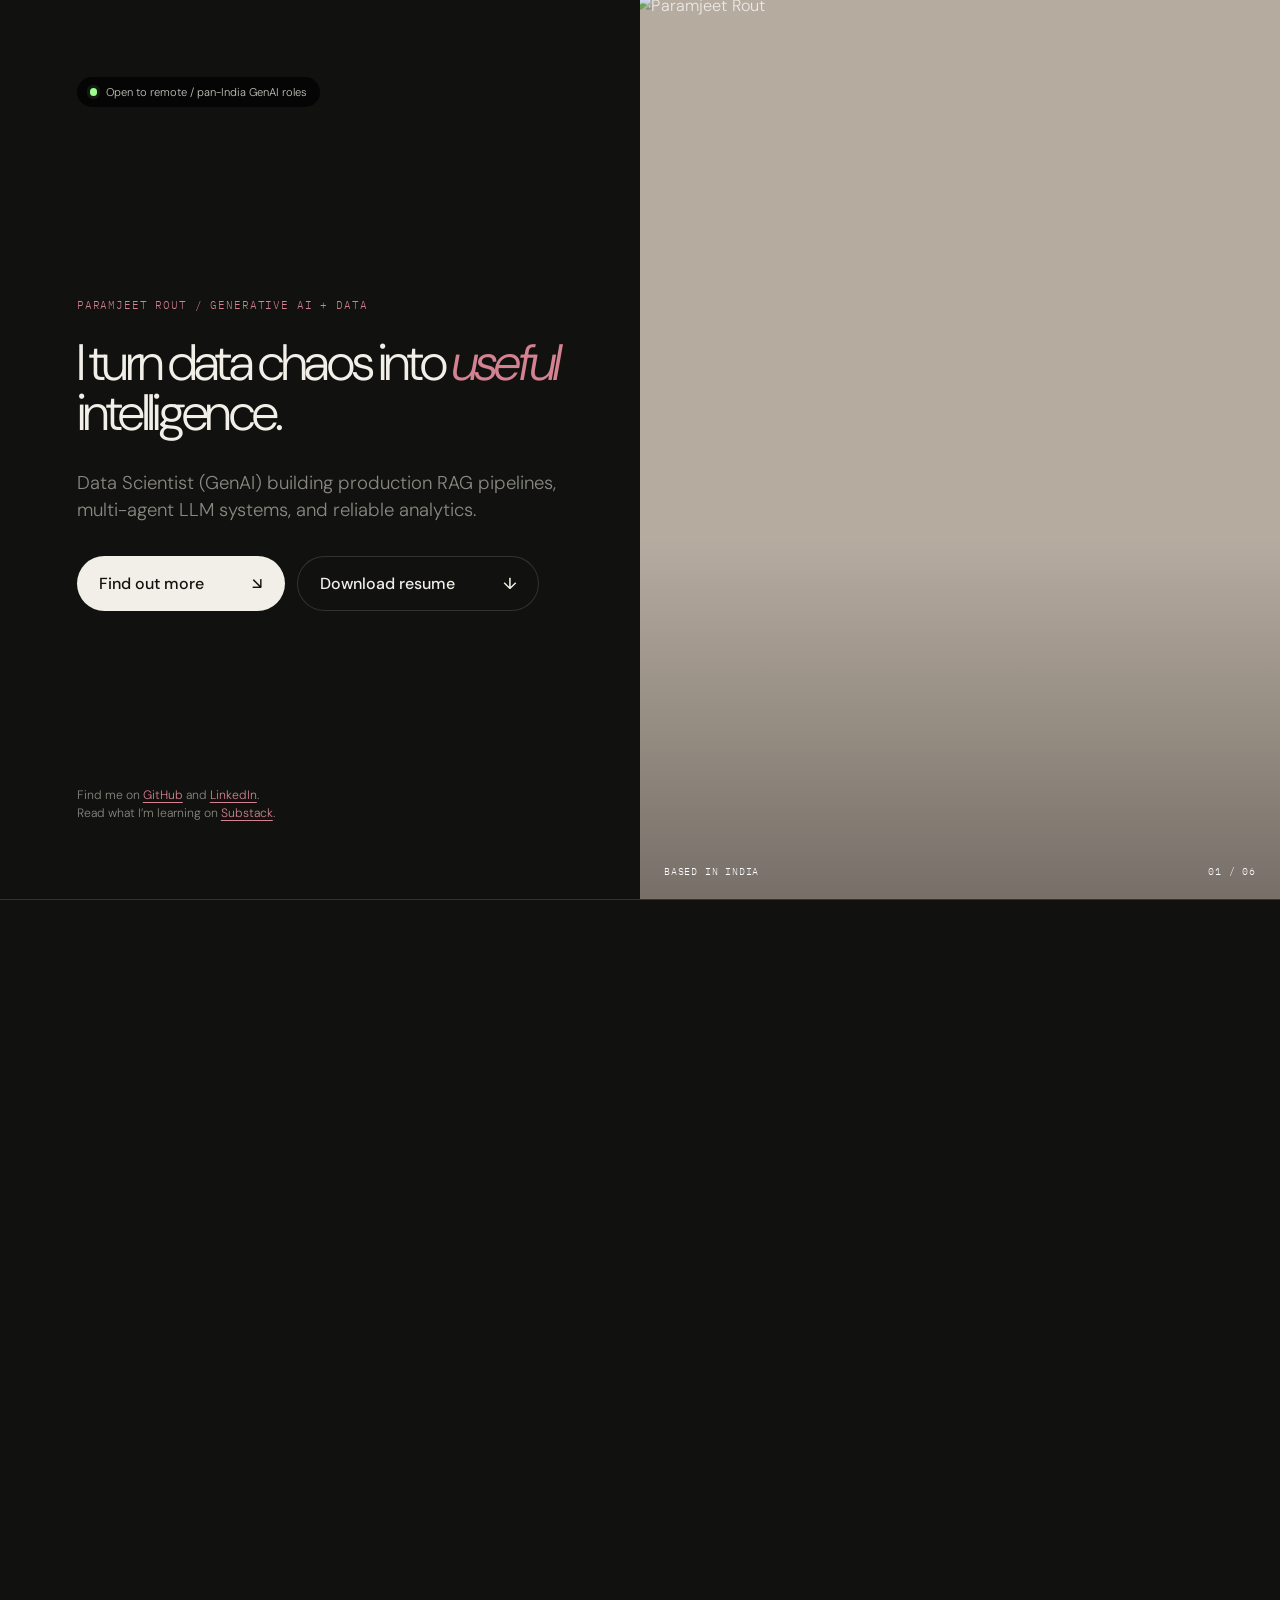
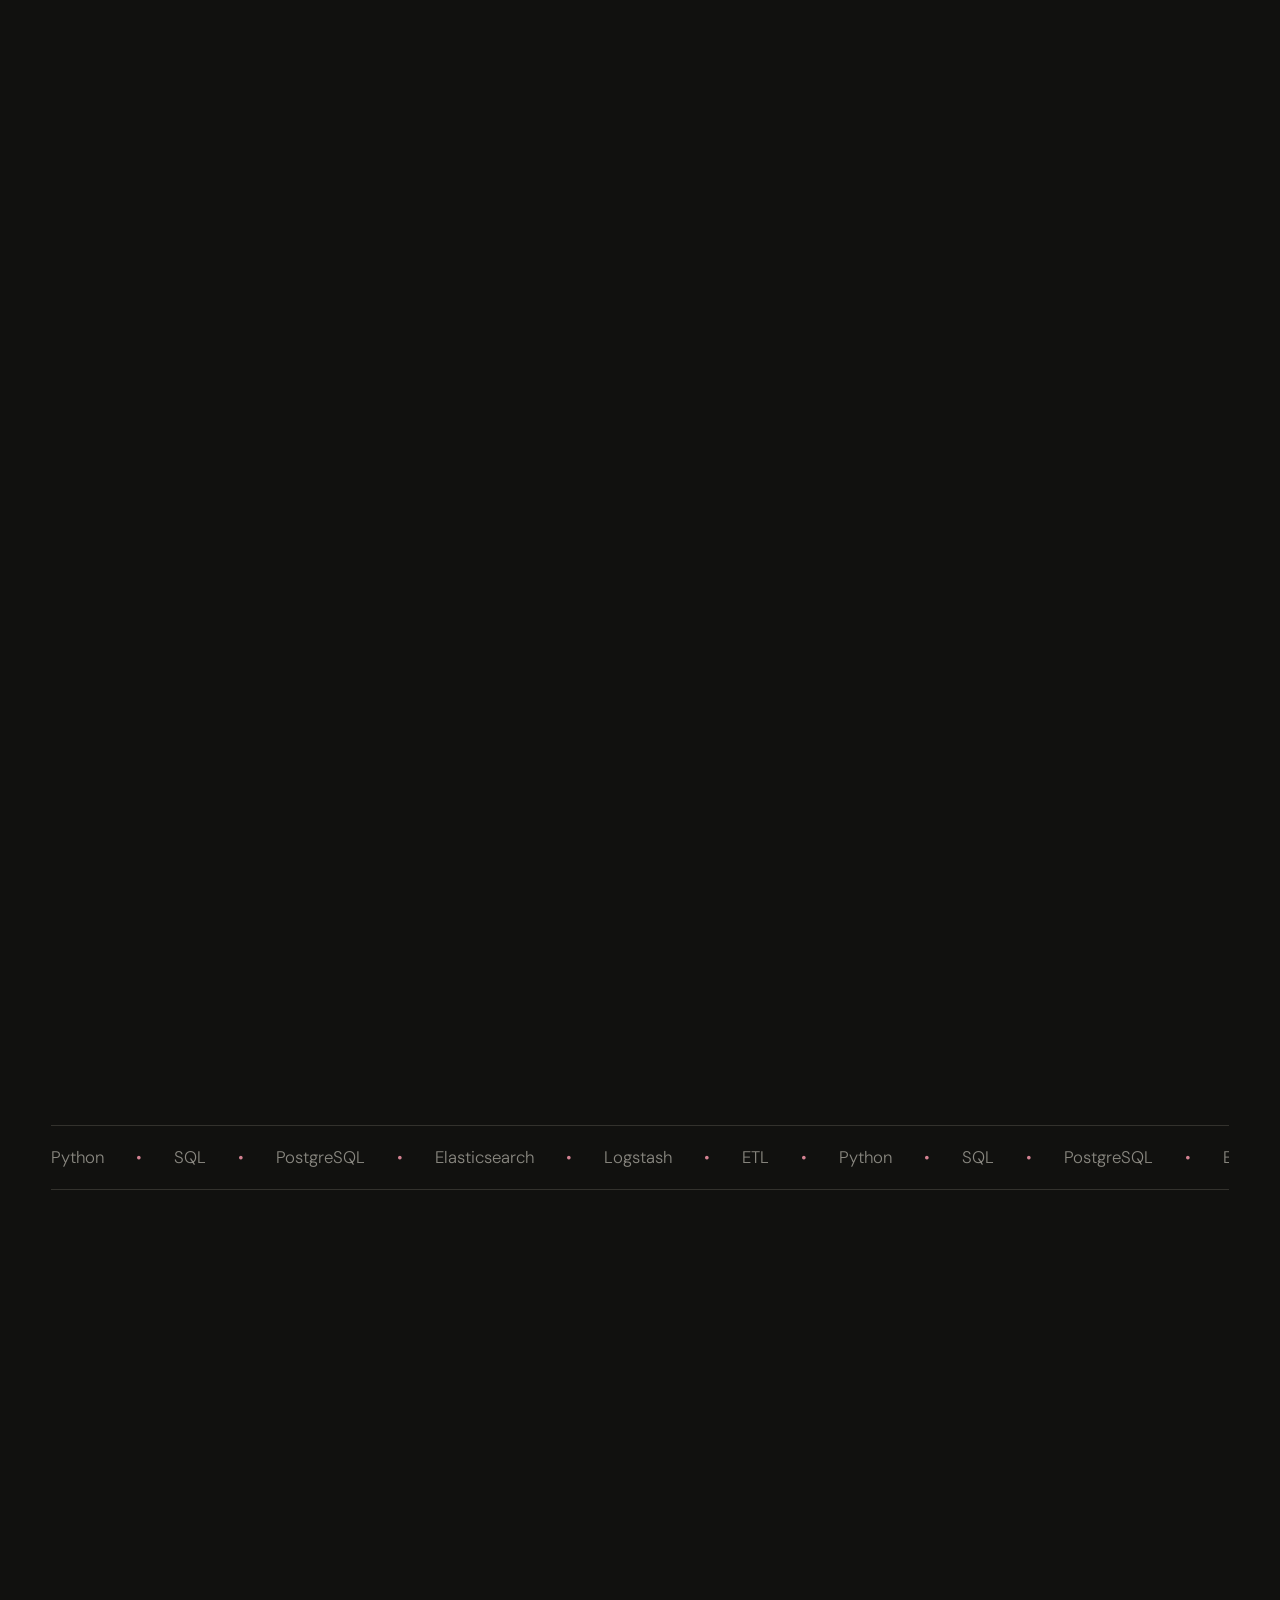
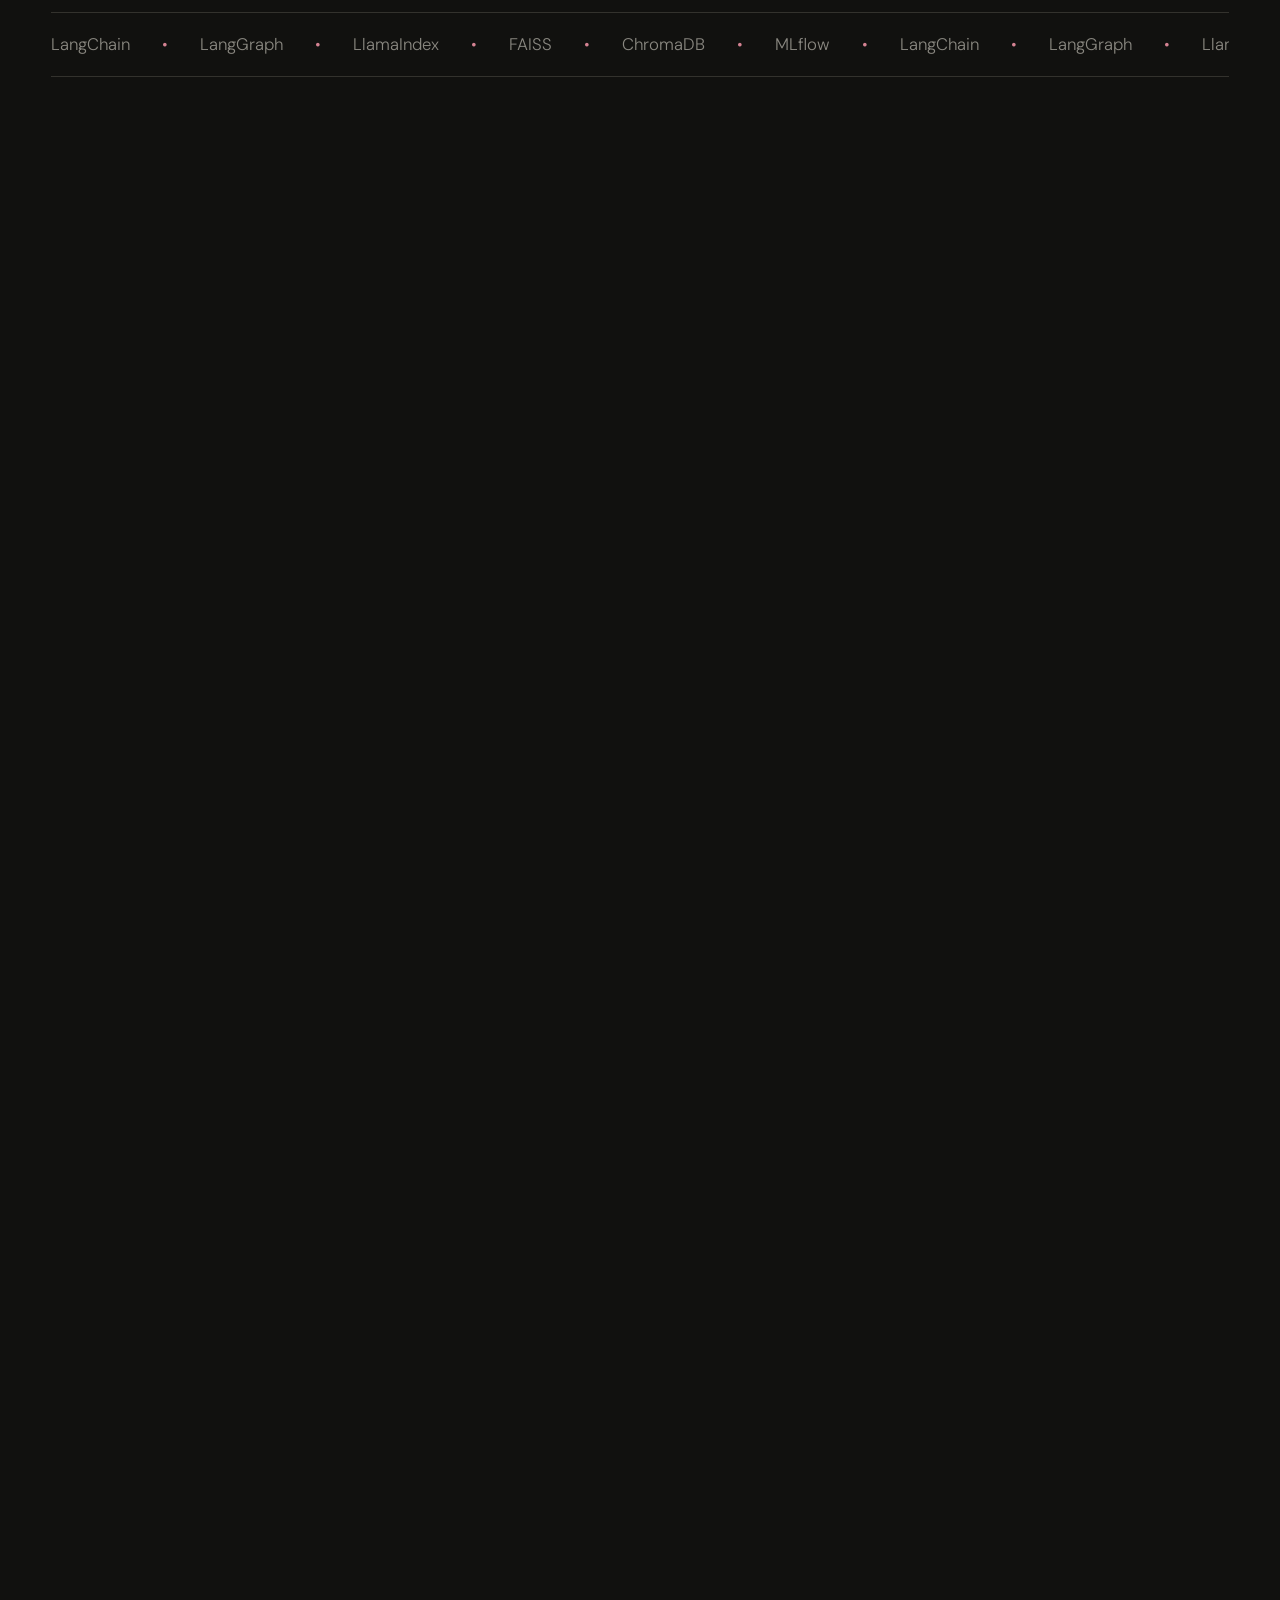
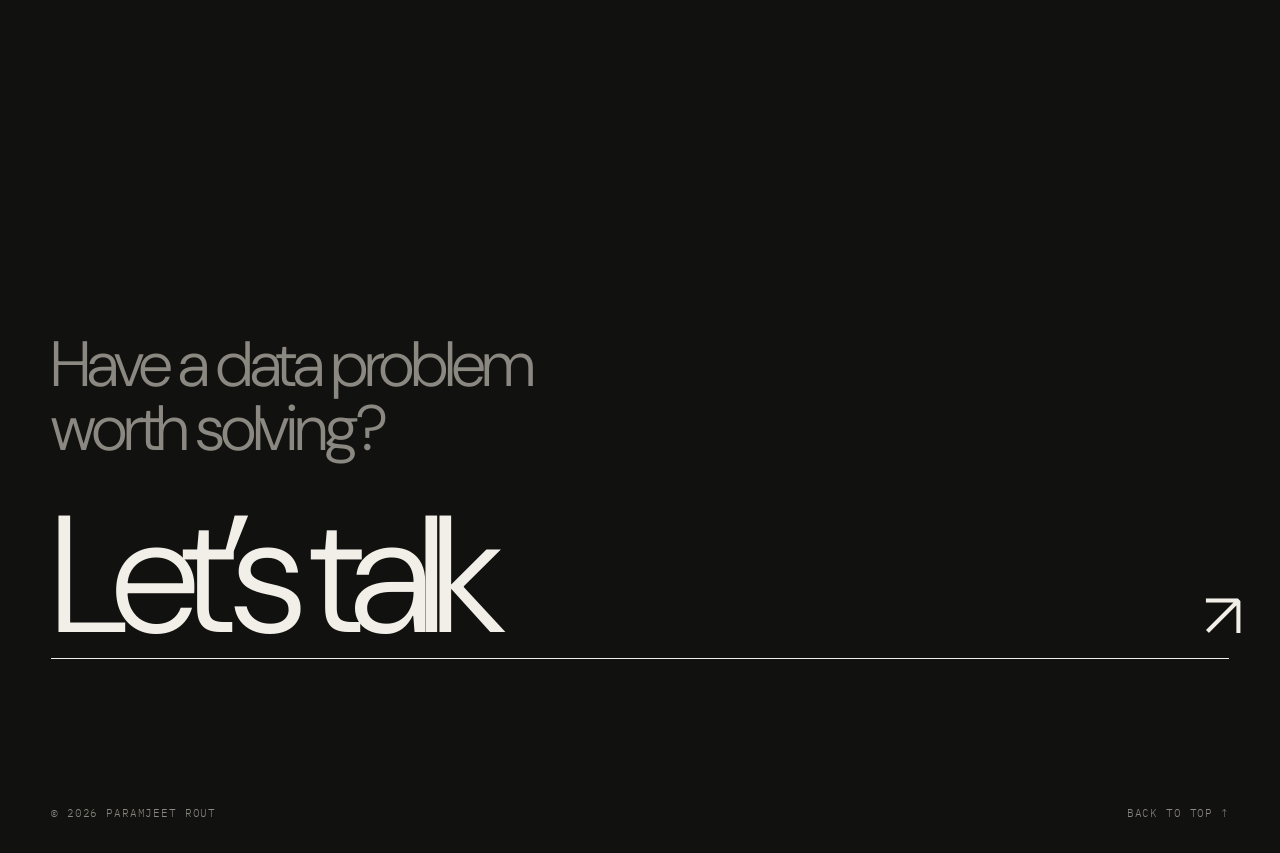
==== commit 8e5f988a: "chore: sync portfolio projects" ====
--- a/index.html
+++ b/index.html
@@ -177,28 +177,35 @@
         <div class="generated-projects-grid">
           <!-- GENERATED_GITHUB_PROJECTS_START -->
 <article class="generated-project-card">
-  <p class="generated-project-index">01 / Project</p><h3>Learning-with-Bittu</h3>
+  <p class="generated-project-index">01 / Project</p><h3>Plant-Scienctist</h3>
+  <p class="generated-project-tagline">A public GitHub project.</p><p>A public GitHub project.</p>
+  
+  <p class="generated-project-tech">PYTHON</p>
+  <a class="project-link" href="https://github.com/routparam12/Plant-Scienctist" target="_blank" rel="noreferrer">Open project ↗</a>
+</article>
+<article class="generated-project-card">
+  <p class="generated-project-index">02 / Project</p><h3>Learning-with-Bittu</h3>
   <p class="generated-project-tagline">Learning</p><p>Learning</p>
   
   <p class="generated-project-tech">JAVASCRIPT</p>
   <a class="project-link" href="https://github.com/routparam12/Learning-with-Bittu" target="_blank" rel="noreferrer">Open project ↗</a>
 </article>
 <article class="generated-project-card">
-  <p class="generated-project-index">02 / Project</p><h3>FaceInsight</h3>
+  <p class="generated-project-index">03 / Project</p><h3>FaceInsight</h3>
   <p class="generated-project-tagline">FastAPI backend for a face-recognition attendance system.</p><p>FastAPI backend for a face-recognition attendance system.</p>
   
   <p class="generated-project-tech">PYTHON</p>
   <a class="project-link" href="https://github.com/routparam12/FaceInsight" target="_blank" rel="noreferrer">Open project ↗</a>
 </article>
 <article class="generated-project-card">
-  <p class="generated-project-index">03 / Project</p><h3>MachineLearning-with-Bittu</h3>
+  <p class="generated-project-index">04 / Project</p><h3>MachineLearning-with-Bittu</h3>
   <p class="generated-project-tagline">A playable machine-learning primer in Astro, in the style of The Evolution of Trust: you can&#x27;t read your way forward, you have to beat the m</p><p>A playable machine-learning primer in Astro, in the style of The Evolution of Trust: you can&#x27;t read your way forward, you have to beat the mini-game in each chapter to unlock the next one. Bittu is the pet in the corner.</p>
   
   <p class="generated-project-tech">CLASSIFICATION · MACHINE-LEARNING · REGRESSION · SUPERVISED-LEARNING · UNSUPERVISED-LEARNING</p>
   <a class="project-link" href="https://github.com/routparam12/MachineLearning-with-Bittu" target="_blank" rel="noreferrer">Open project ↗</a>
 </article>
 <article class="generated-project-card">
-  <p class="generated-project-index">04 / Project</p><h3>Searching-sorting</h3>
+  <p class="generated-project-index">05 / Project</p><h3>Searching-sorting</h3>
   <p class="generated-project-tagline">you type in your own array and press Next to walk an algorithm one move at a time. Hootie, the bespectacled owl, stands over the array — she</p><p>you type in your own array and press Next to walk an algorithm one move at a time. Hootie, the bespectacled owl, stands over the array — she walks to whichever index the algorithm is looking at and explains the reason for every move.</p>
   
   <p class="generated-project-tech">SEARCHING-ALGORITHMS · SORTING-ALGORITHMS</p>
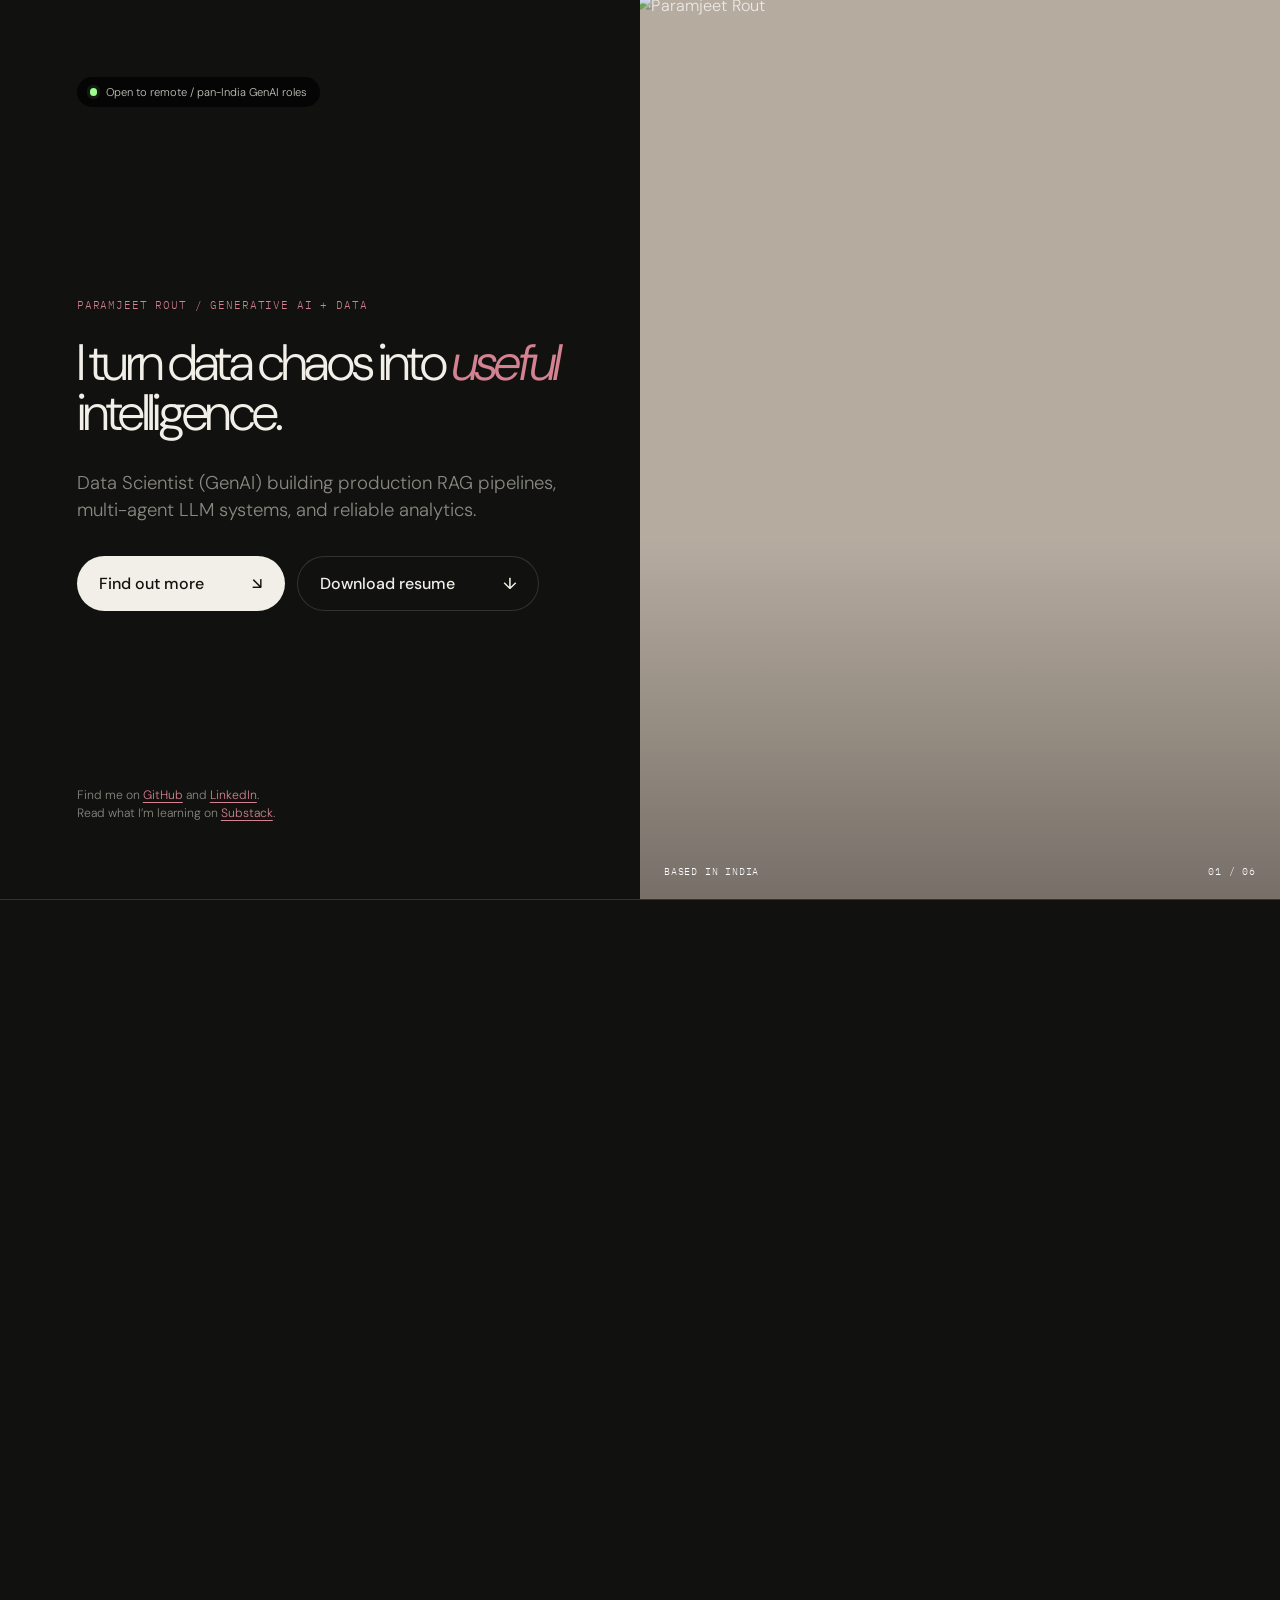
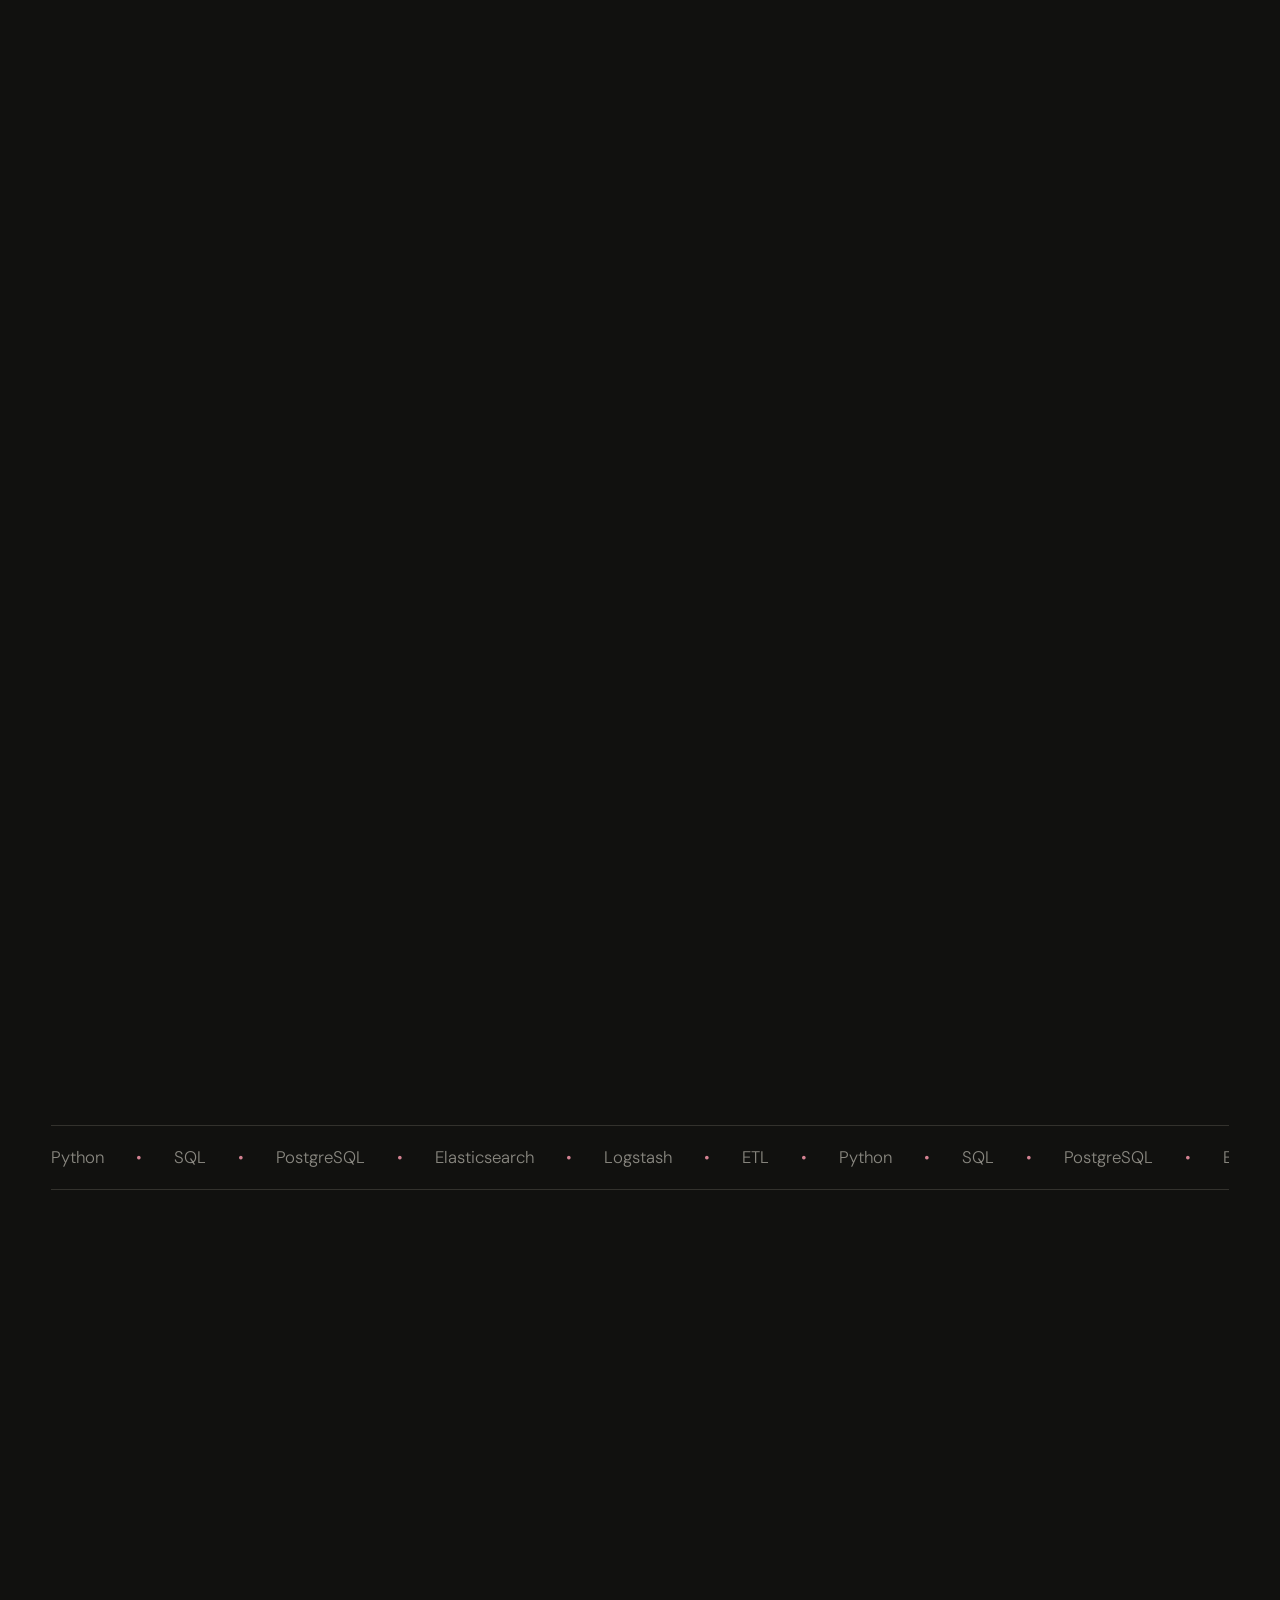
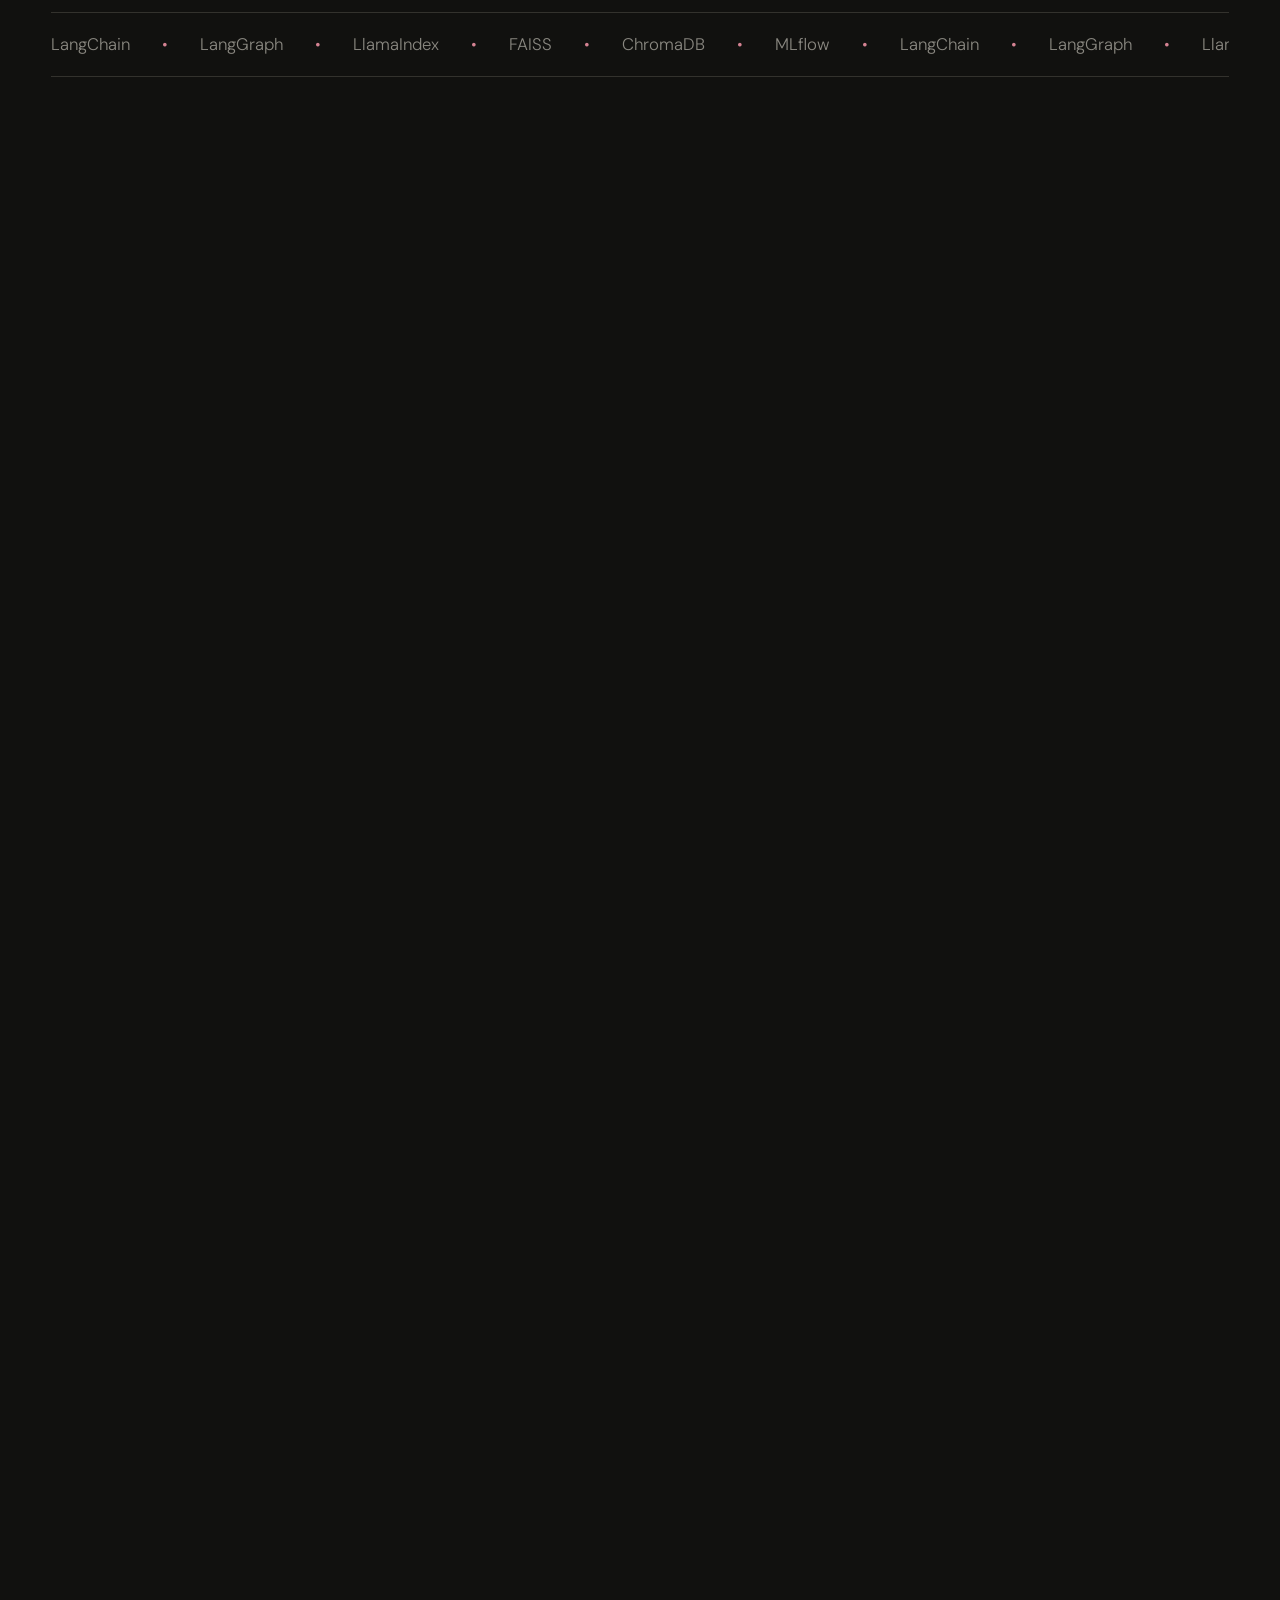
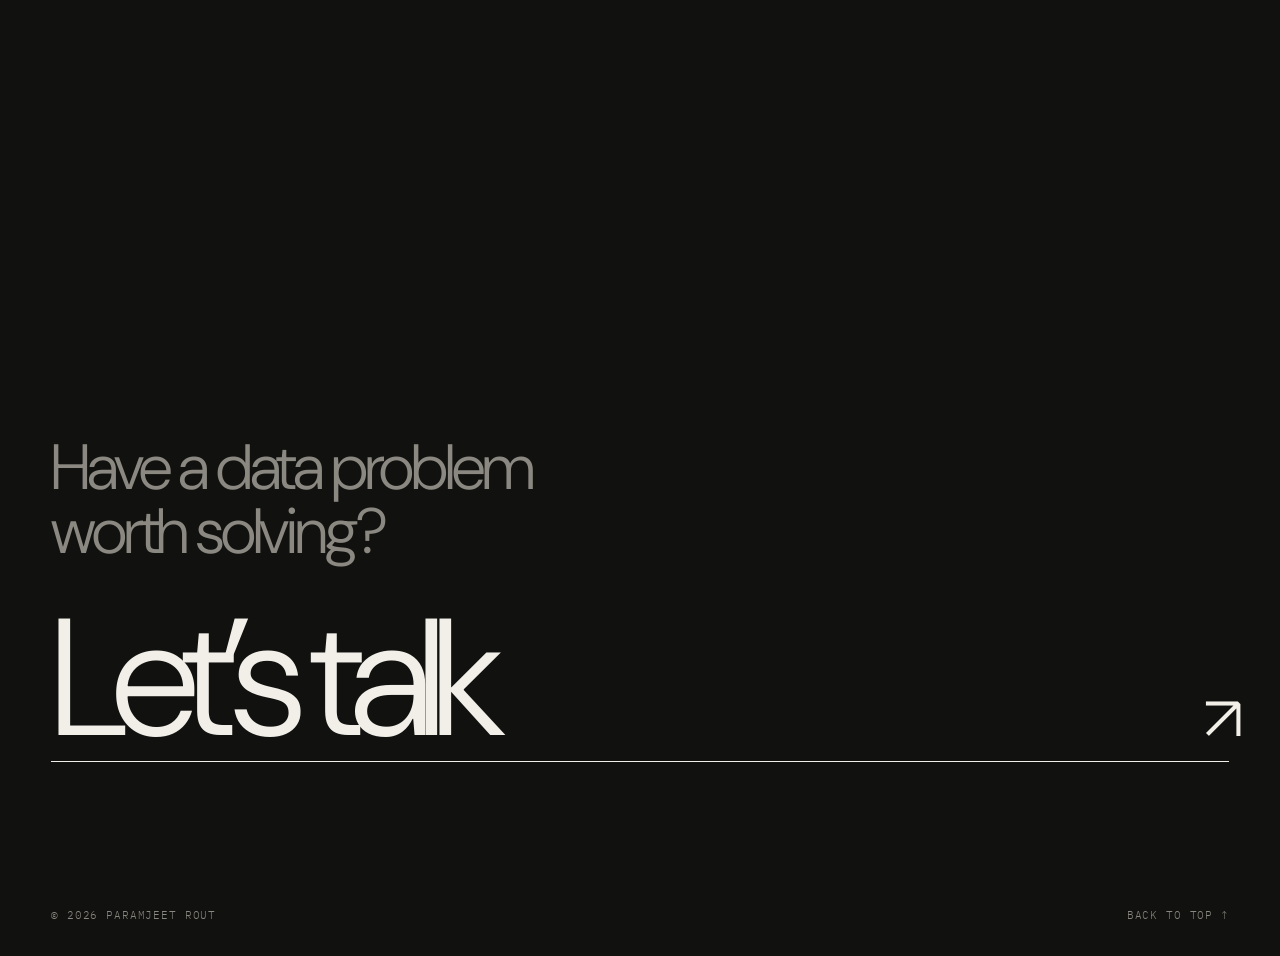
==== commit e3696f77: "chore: sync portfolio projects" ====
--- a/index.html
+++ b/index.html
@@ -177,35 +177,42 @@
         <div class="generated-projects-grid">
           <!-- GENERATED_GITHUB_PROJECTS_START -->
 <article class="generated-project-card">
-  <p class="generated-project-index">01 / Project</p><h3>Plant-Scienctist</h3>
+  <p class="generated-project-index">01 / Project</p><h3>Facedetect</h3>
+  <p class="generated-project-tagline">Face Detection – YuNet (OpenCV 5) + optional Haar + optional YOLO Goal: Detect whether a face is present in the camera feed.</p><p>Face Detection – YuNet (OpenCV 5) + optional Haar + optional YOLO Goal: Detect whether a face is present in the camera feed.</p>
+  
+  <p class="generated-project-tech">PYTHON</p>
+  <a class="project-link" href="https://github.com/routparam12/Facedetect" target="_blank" rel="noreferrer">Open project ↗</a>
+</article>
+<article class="generated-project-card">
+  <p class="generated-project-index">02 / Project</p><h3>Plant-Scienctist</h3>
   <p class="generated-project-tagline">A public GitHub project.</p><p>A public GitHub project.</p>
   
   <p class="generated-project-tech">PYTHON</p>
   <a class="project-link" href="https://github.com/routparam12/Plant-Scienctist" target="_blank" rel="noreferrer">Open project ↗</a>
 </article>
 <article class="generated-project-card">
-  <p class="generated-project-index">02 / Project</p><h3>Learning-with-Bittu</h3>
+  <p class="generated-project-index">03 / Project</p><h3>Learning-with-Bittu</h3>
   <p class="generated-project-tagline">Learning</p><p>Learning</p>
   
   <p class="generated-project-tech">JAVASCRIPT</p>
   <a class="project-link" href="https://github.com/routparam12/Learning-with-Bittu" target="_blank" rel="noreferrer">Open project ↗</a>
 </article>
 <article class="generated-project-card">
-  <p class="generated-project-index">03 / Project</p><h3>FaceInsight</h3>
+  <p class="generated-project-index">04 / Project</p><h3>FaceInsight</h3>
   <p class="generated-project-tagline">FastAPI backend for a face-recognition attendance system.</p><p>FastAPI backend for a face-recognition attendance system.</p>
   
   <p class="generated-project-tech">PYTHON</p>
   <a class="project-link" href="https://github.com/routparam12/FaceInsight" target="_blank" rel="noreferrer">Open project ↗</a>
 </article>
 <article class="generated-project-card">
-  <p class="generated-project-index">04 / Project</p><h3>MachineLearning-with-Bittu</h3>
+  <p class="generated-project-index">05 / Project</p><h3>MachineLearning-with-Bittu</h3>
   <p class="generated-project-tagline">A playable machine-learning primer in Astro, in the style of The Evolution of Trust: you can&#x27;t read your way forward, you have to beat the m</p><p>A playable machine-learning primer in Astro, in the style of The Evolution of Trust: you can&#x27;t read your way forward, you have to beat the mini-game in each chapter to unlock the next one. Bittu is the pet in the corner.</p>
   
   <p class="generated-project-tech">CLASSIFICATION · MACHINE-LEARNING · REGRESSION · SUPERVISED-LEARNING · UNSUPERVISED-LEARNING</p>
   <a class="project-link" href="https://github.com/routparam12/MachineLearning-with-Bittu" target="_blank" rel="noreferrer">Open project ↗</a>
 </article>
 <article class="generated-project-card">
-  <p class="generated-project-index">05 / Project</p><h3>Searching-sorting</h3>
+  <p class="generated-project-index">06 / Project</p><h3>Searching-sorting</h3>
   <p class="generated-project-tagline">you type in your own array and press Next to walk an algorithm one move at a time. Hootie, the bespectacled owl, stands over the array — she</p><p>you type in your own array and press Next to walk an algorithm one move at a time. Hootie, the bespectacled owl, stands over the array — she walks to whichever index the algorithm is looking at and explains the reason for every move.</p>
   
   <p class="generated-project-tech">SEARCHING-ALGORITHMS · SORTING-ALGORITHMS</p>
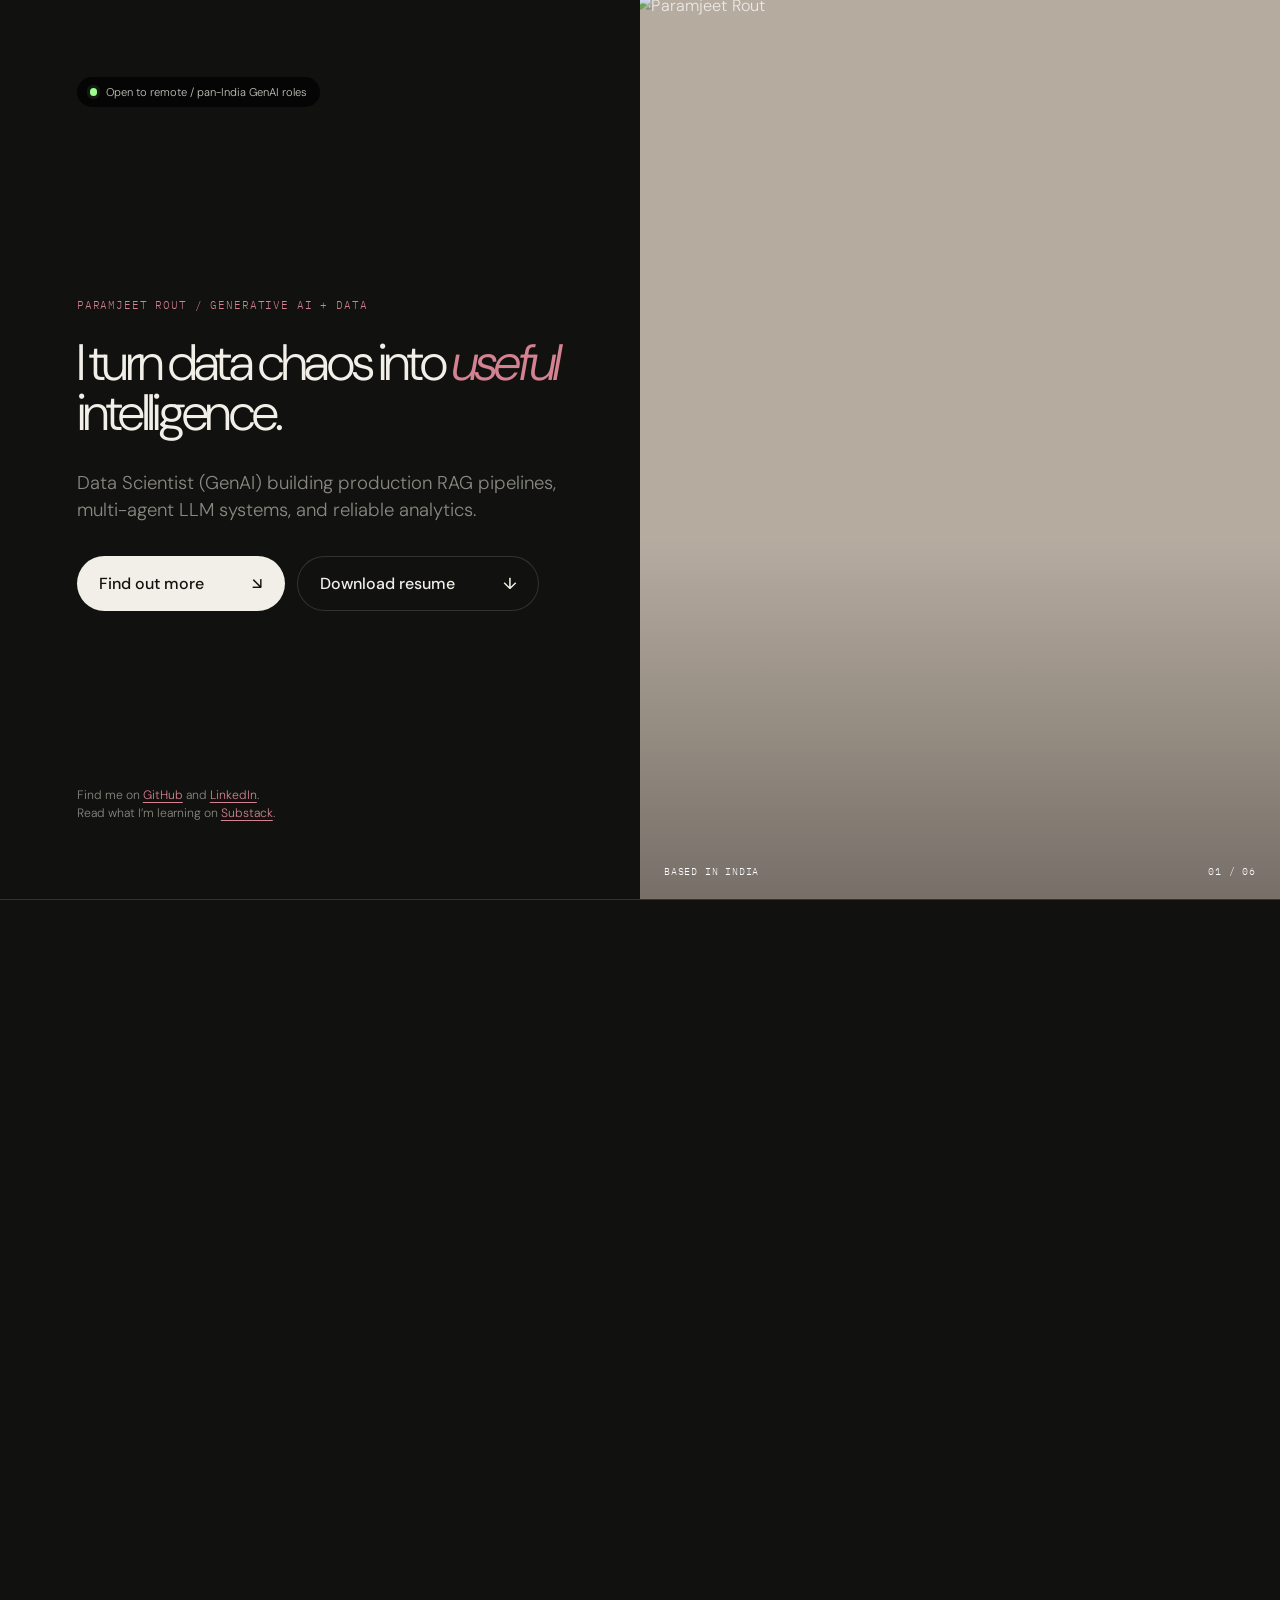
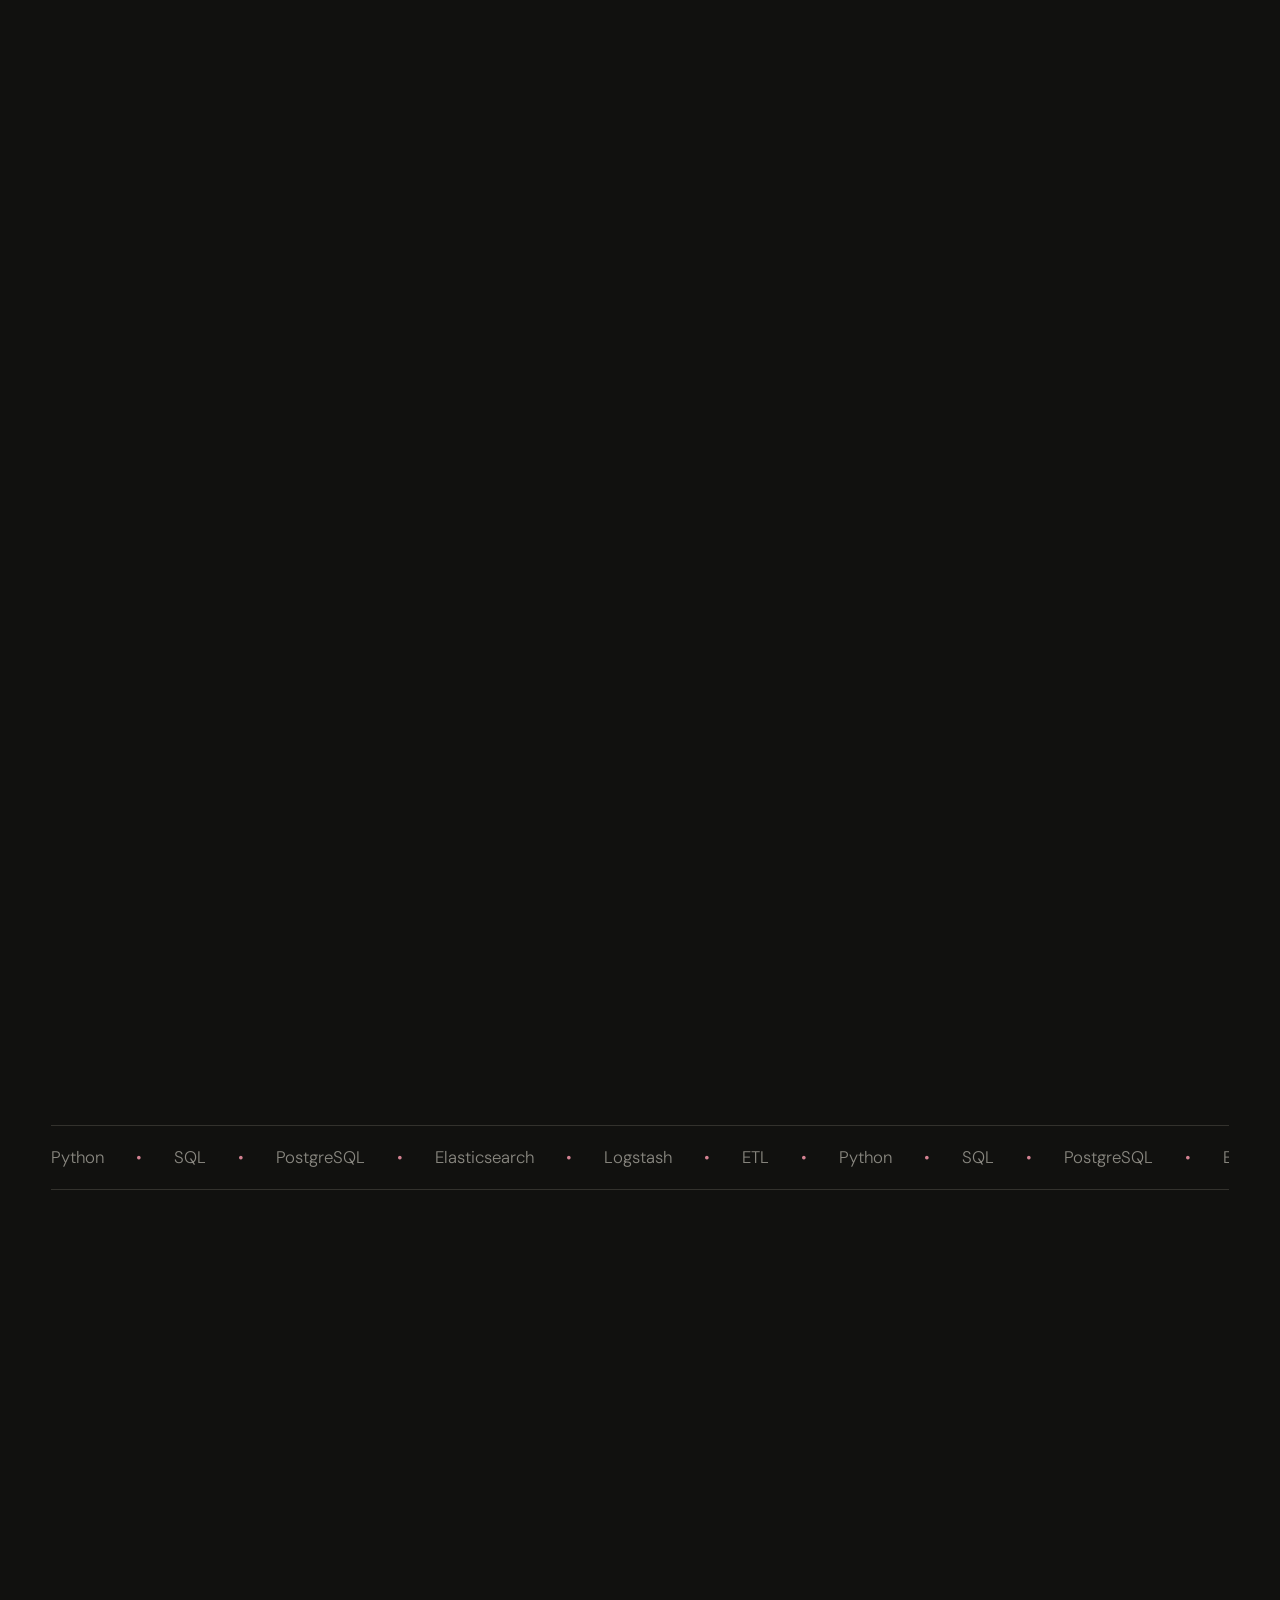
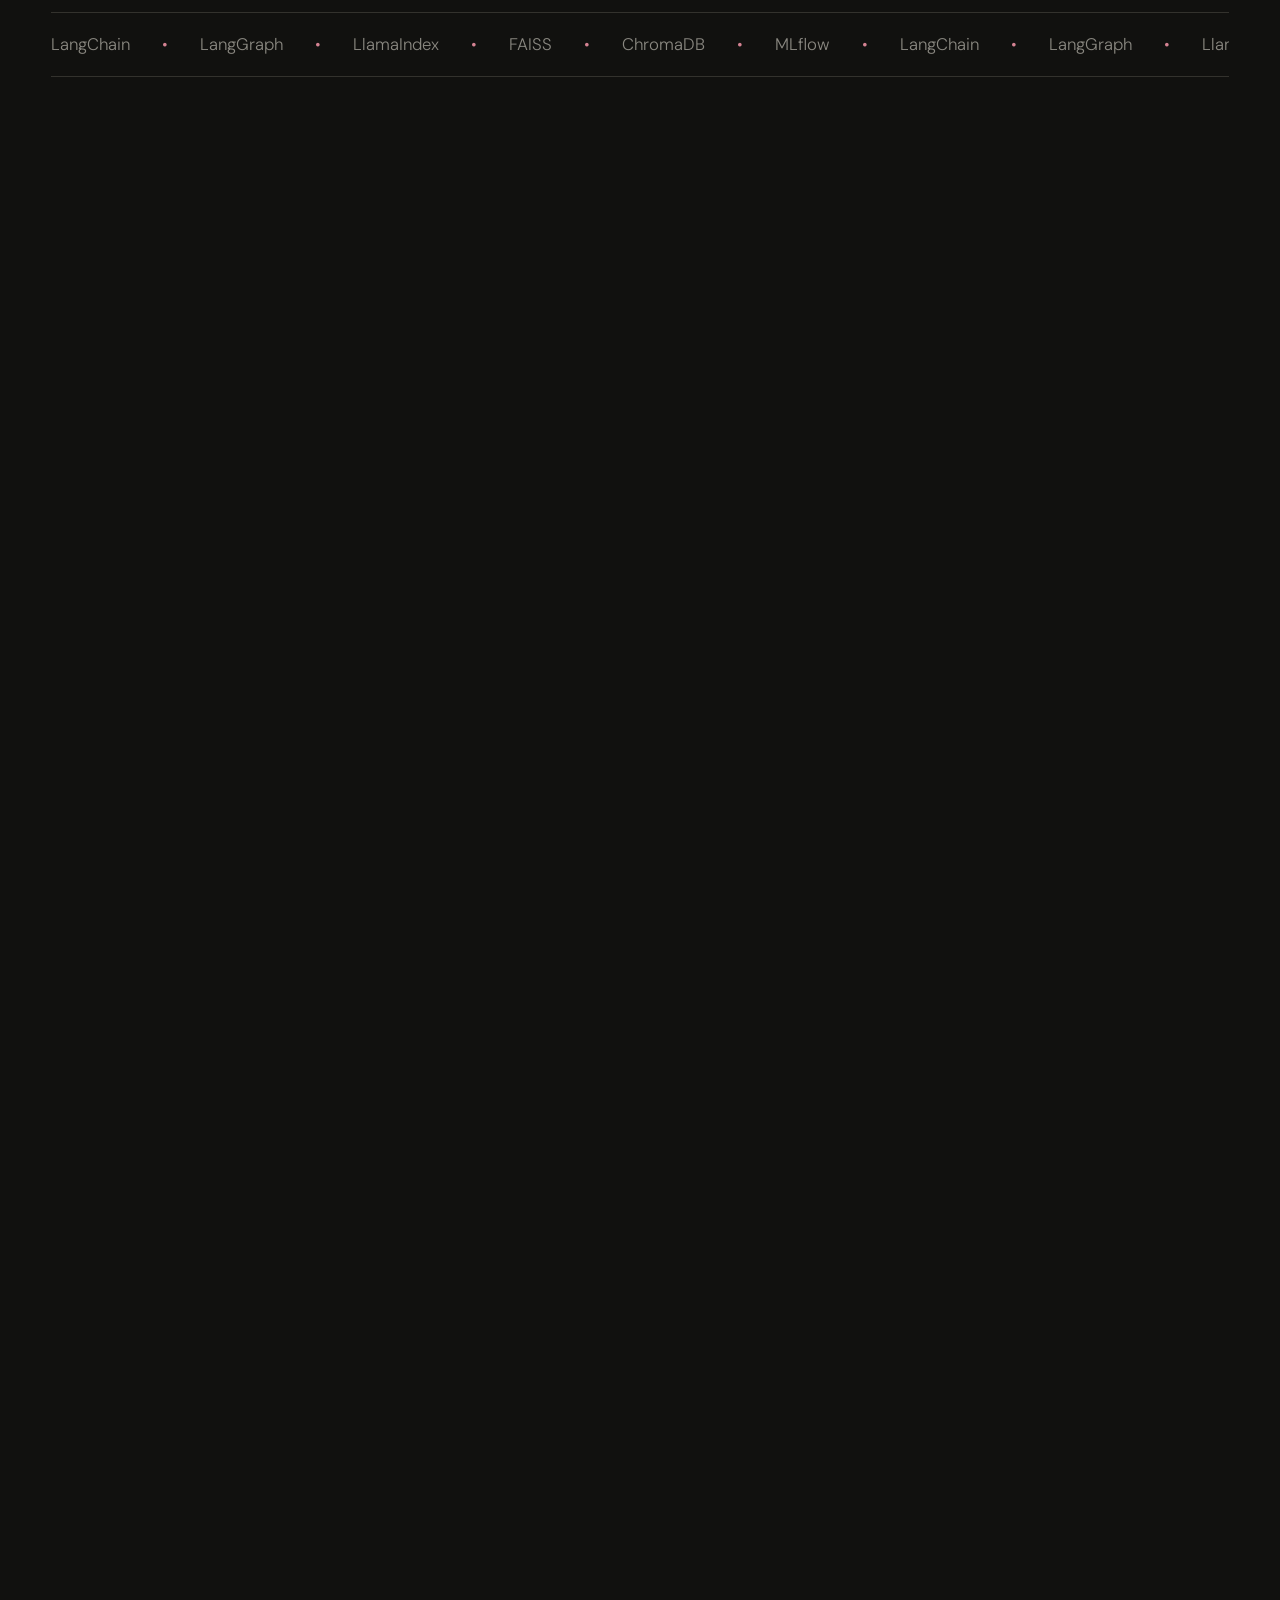
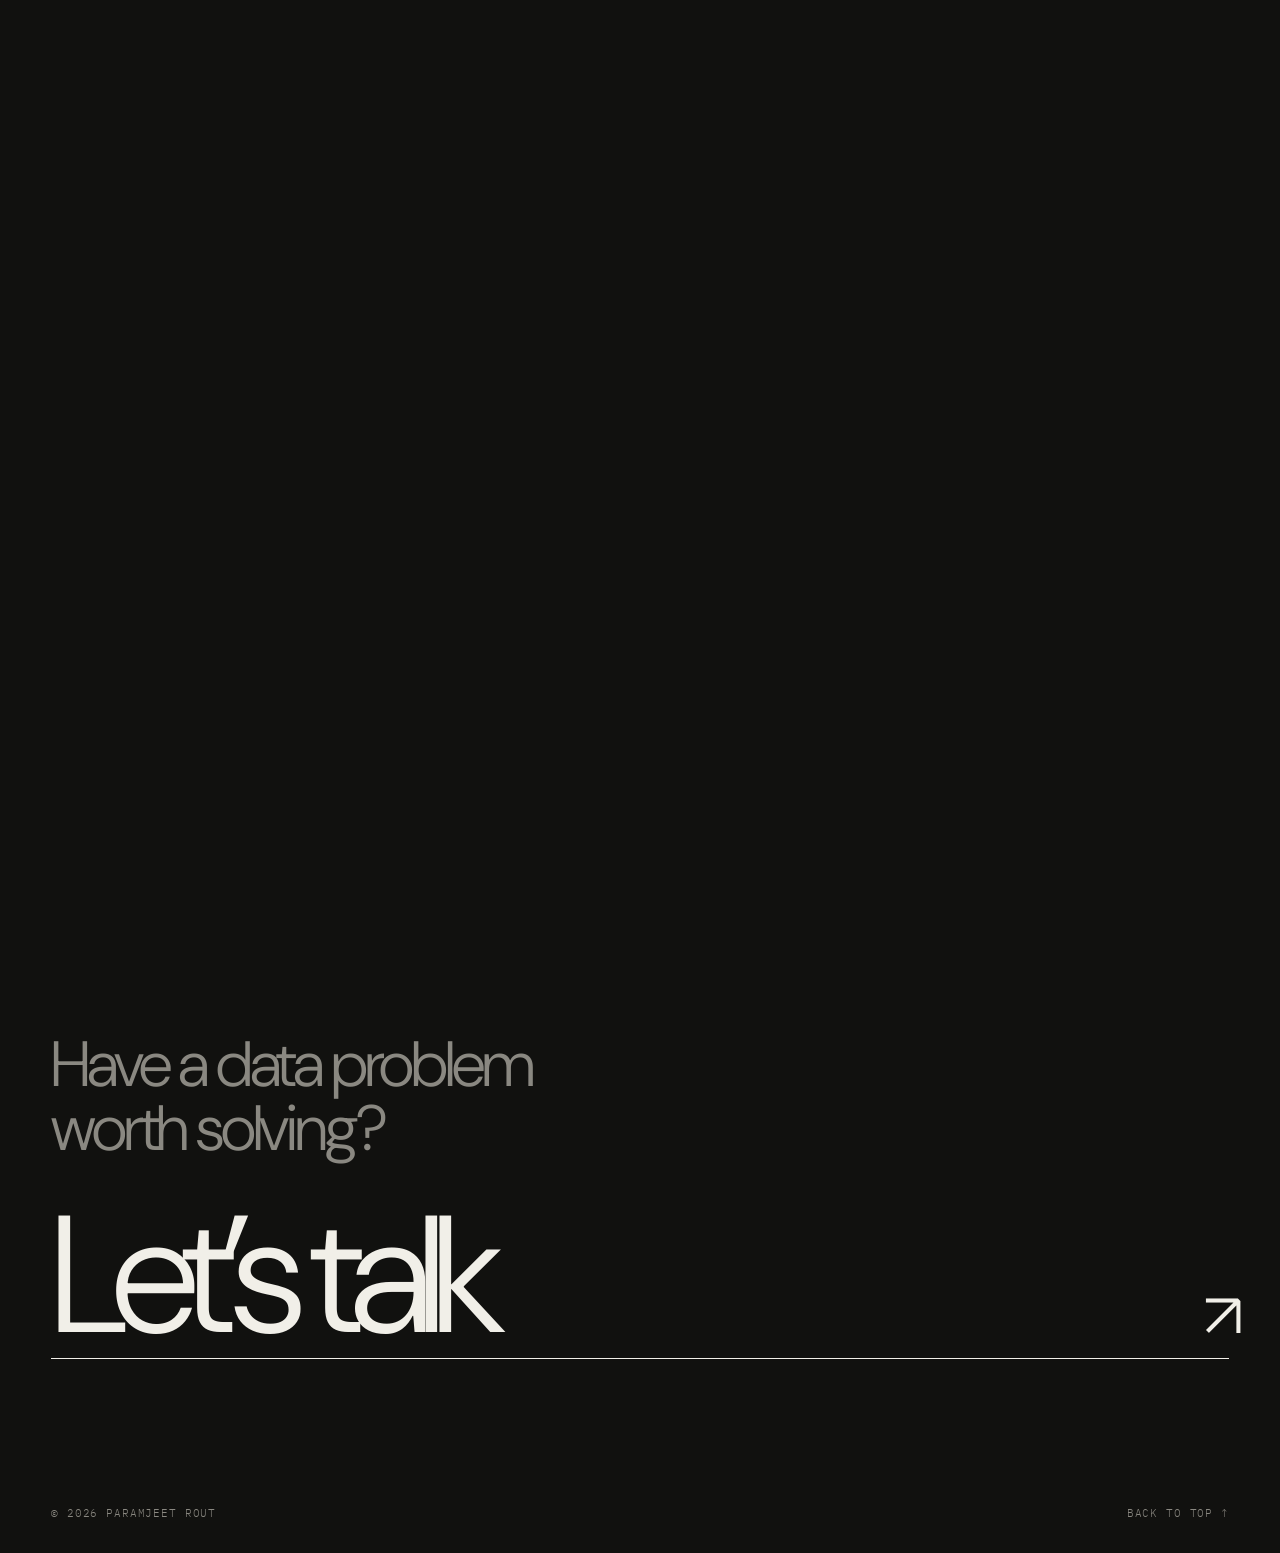
==== commit f9c85fc1: "chore: sync portfolio projects" ====
--- a/index.html
+++ b/index.html
@@ -177,42 +177,49 @@
         <div class="generated-projects-grid">
           <!-- GENERATED_GITHUB_PROJECTS_START -->
 <article class="generated-project-card">
-  <p class="generated-project-index">01 / Project</p><h3>Facedetect</h3>
+  <p class="generated-project-index">01 / Project</p><h3>plants</h3>
+  <p class="generated-project-tagline">A public GitHub project.</p><p>A public GitHub project.</p>
+  
+  <p class="generated-project-tech">GITHUB PROJECT</p>
+  <a class="project-link" href="https://github.com/routparam12/plants" target="_blank" rel="noreferrer">Open project ↗</a>
+</article>
+<article class="generated-project-card">
+  <p class="generated-project-index">02 / Project</p><h3>Facedetect</h3>
   <p class="generated-project-tagline">Face Detection – YuNet (OpenCV 5) + optional Haar + optional YOLO Goal: Detect whether a face is present in the camera feed.</p><p>Face Detection – YuNet (OpenCV 5) + optional Haar + optional YOLO Goal: Detect whether a face is present in the camera feed.</p>
   
   <p class="generated-project-tech">PYTHON</p>
   <a class="project-link" href="https://github.com/routparam12/Facedetect" target="_blank" rel="noreferrer">Open project ↗</a>
 </article>
 <article class="generated-project-card">
-  <p class="generated-project-index">02 / Project</p><h3>Plant-Scienctist</h3>
+  <p class="generated-project-index">03 / Project</p><h3>Plant-Scienctist</h3>
   <p class="generated-project-tagline">A public GitHub project.</p><p>A public GitHub project.</p>
   
   <p class="generated-project-tech">PYTHON</p>
   <a class="project-link" href="https://github.com/routparam12/Plant-Scienctist" target="_blank" rel="noreferrer">Open project ↗</a>
 </article>
 <article class="generated-project-card">
-  <p class="generated-project-index">03 / Project</p><h3>Learning-with-Bittu</h3>
+  <p class="generated-project-index">04 / Project</p><h3>Learning-with-Bittu</h3>
   <p class="generated-project-tagline">Learning</p><p>Learning</p>
   
   <p class="generated-project-tech">JAVASCRIPT</p>
   <a class="project-link" href="https://github.com/routparam12/Learning-with-Bittu" target="_blank" rel="noreferrer">Open project ↗</a>
 </article>
 <article class="generated-project-card">
-  <p class="generated-project-index">04 / Project</p><h3>FaceInsight</h3>
+  <p class="generated-project-index">05 / Project</p><h3>FaceInsight</h3>
   <p class="generated-project-tagline">FastAPI backend for a face-recognition attendance system.</p><p>FastAPI backend for a face-recognition attendance system.</p>
   
   <p class="generated-project-tech">PYTHON</p>
   <a class="project-link" href="https://github.com/routparam12/FaceInsight" target="_blank" rel="noreferrer">Open project ↗</a>
 </article>
 <article class="generated-project-card">
-  <p class="generated-project-index">05 / Project</p><h3>MachineLearning-with-Bittu</h3>
+  <p class="generated-project-index">06 / Project</p><h3>MachineLearning-with-Bittu</h3>
   <p class="generated-project-tagline">A playable machine-learning primer in Astro, in the style of The Evolution of Trust: you can&#x27;t read your way forward, you have to beat the m</p><p>A playable machine-learning primer in Astro, in the style of The Evolution of Trust: you can&#x27;t read your way forward, you have to beat the mini-game in each chapter to unlock the next one. Bittu is the pet in the corner.</p>
   
   <p class="generated-project-tech">CLASSIFICATION · MACHINE-LEARNING · REGRESSION · SUPERVISED-LEARNING · UNSUPERVISED-LEARNING</p>
   <a class="project-link" href="https://github.com/routparam12/MachineLearning-with-Bittu" target="_blank" rel="noreferrer">Open project ↗</a>
 </article>
 <article class="generated-project-card">
-  <p class="generated-project-index">06 / Project</p><h3>Searching-sorting</h3>
+  <p class="generated-project-index">07 / Project</p><h3>Searching-sorting</h3>
   <p class="generated-project-tagline">you type in your own array and press Next to walk an algorithm one move at a time. Hootie, the bespectacled owl, stands over the array — she</p><p>you type in your own array and press Next to walk an algorithm one move at a time. Hootie, the bespectacled owl, stands over the array — she walks to whichever index the algorithm is looking at and explains the reason for every move.</p>
   
   <p class="generated-project-tech">SEARCHING-ALGORITHMS · SORTING-ALGORITHMS</p>
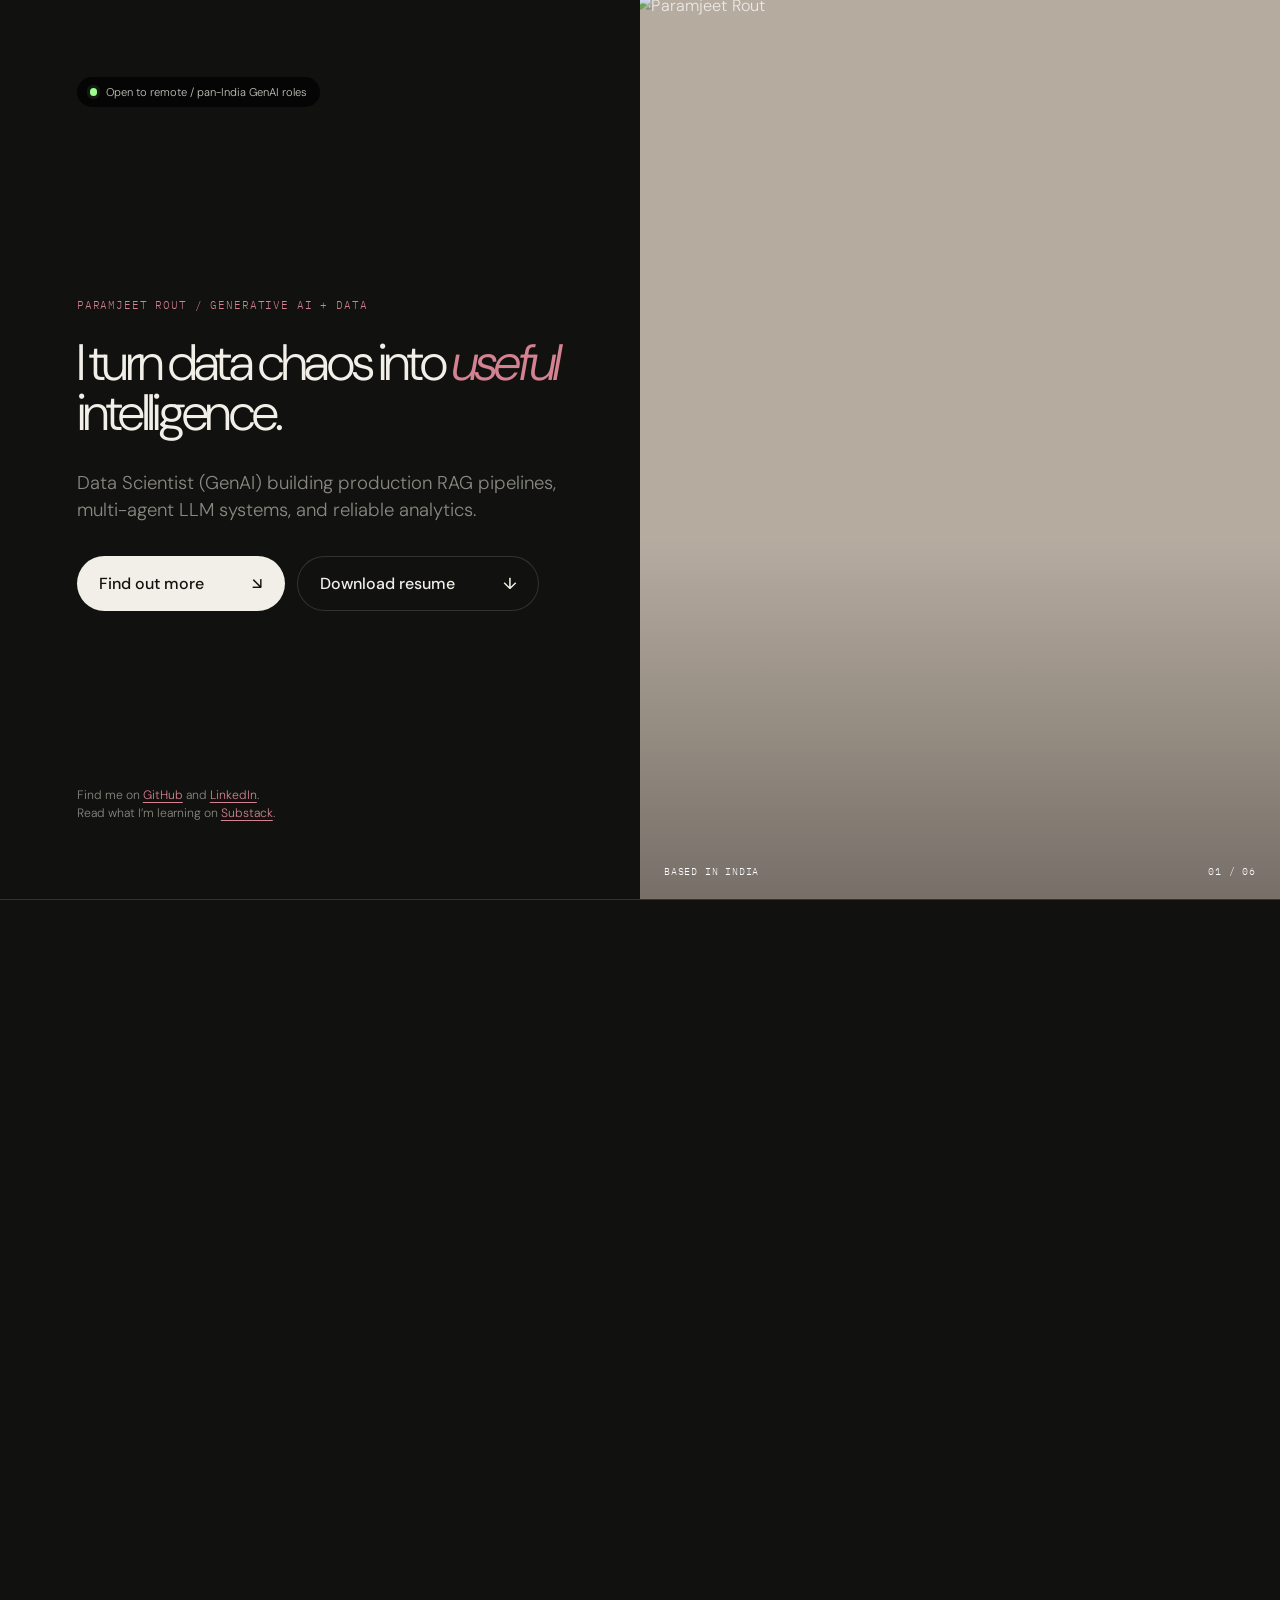
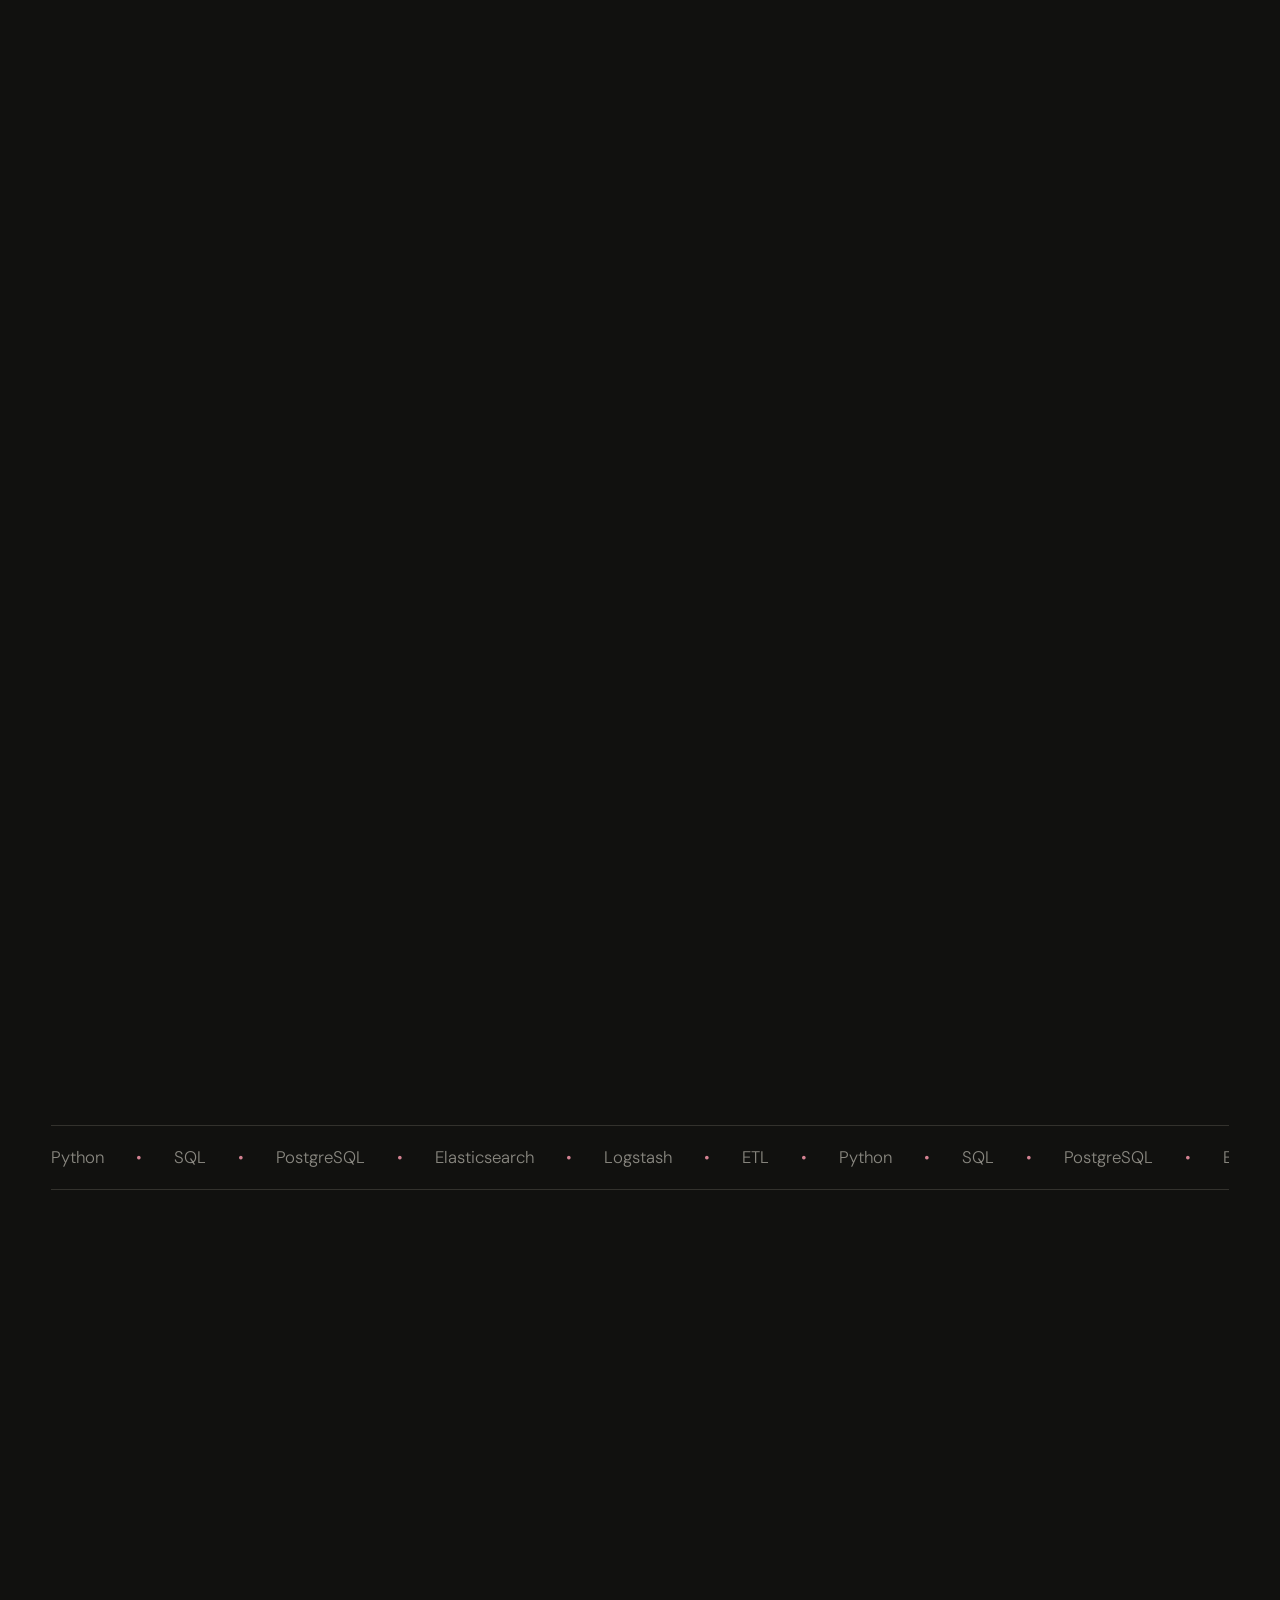
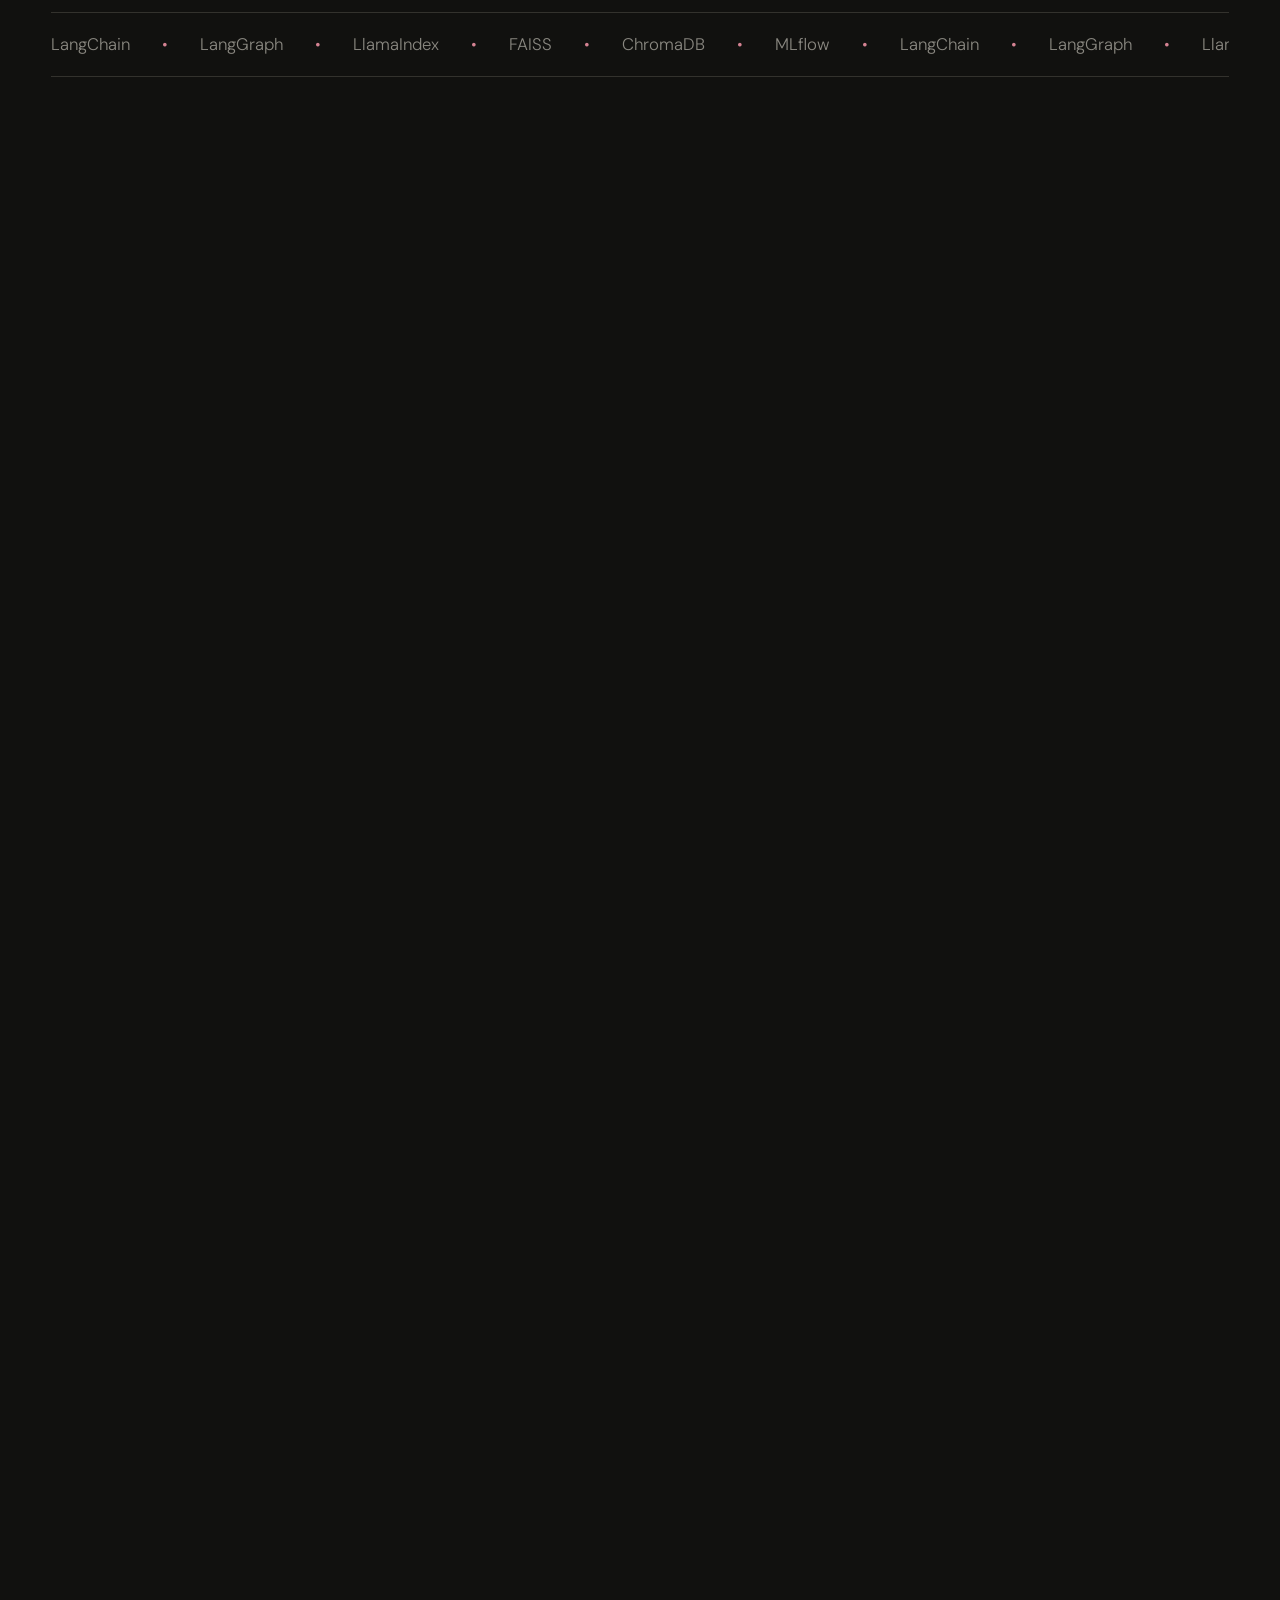
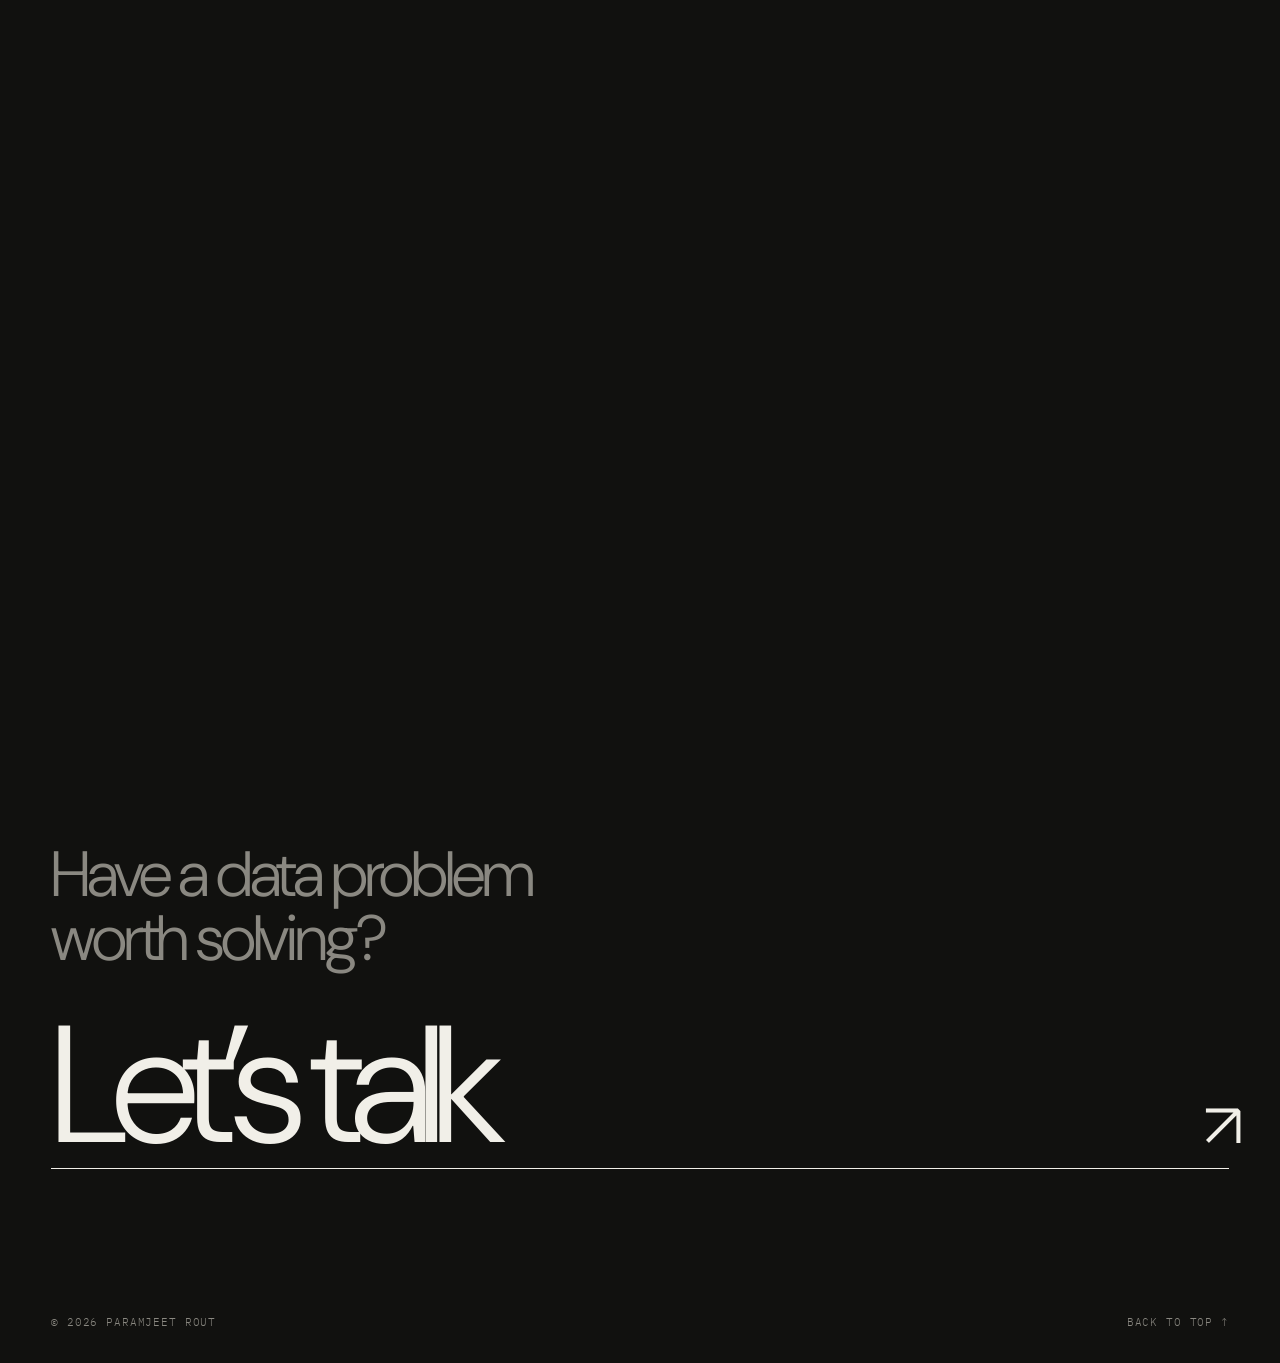
==== commit 6aba943a: "chore: sync portfolio projects" ====
--- a/index.html
+++ b/index.html
@@ -177,49 +177,56 @@
         <div class="generated-projects-grid">
           <!-- GENERATED_GITHUB_PROJECTS_START -->
 <article class="generated-project-card">
-  <p class="generated-project-index">01 / Project</p><h3>plants</h3>
+  <p class="generated-project-index">01 / Project</p><h3>FaceRem</h3>
+  <p class="generated-project-tagline">FaceAttend</p><p>FaceAttend</p>
+  
+  <p class="generated-project-tech">PYTHON</p>
+  <a class="project-link" href="https://github.com/routparam12/FaceRem" target="_blank" rel="noreferrer">Open project ↗</a>
+</article>
+<article class="generated-project-card">
+  <p class="generated-project-index">02 / Project</p><h3>plants</h3>
   <p class="generated-project-tagline">A public GitHub project.</p><p>A public GitHub project.</p>
   
   <p class="generated-project-tech">GITHUB PROJECT</p>
   <a class="project-link" href="https://github.com/routparam12/plants" target="_blank" rel="noreferrer">Open project ↗</a>
 </article>
 <article class="generated-project-card">
-  <p class="generated-project-index">02 / Project</p><h3>Facedetect</h3>
+  <p class="generated-project-index">03 / Project</p><h3>Facedetect</h3>
   <p class="generated-project-tagline">Face Detection – YuNet (OpenCV 5) + optional Haar + optional YOLO Goal: Detect whether a face is present in the camera feed.</p><p>Face Detection – YuNet (OpenCV 5) + optional Haar + optional YOLO Goal: Detect whether a face is present in the camera feed.</p>
   
   <p class="generated-project-tech">PYTHON</p>
   <a class="project-link" href="https://github.com/routparam12/Facedetect" target="_blank" rel="noreferrer">Open project ↗</a>
 </article>
 <article class="generated-project-card">
-  <p class="generated-project-index">03 / Project</p><h3>Plant-Scienctist</h3>
+  <p class="generated-project-index">04 / Project</p><h3>Plant-Scienctist</h3>
   <p class="generated-project-tagline">A public GitHub project.</p><p>A public GitHub project.</p>
   
   <p class="generated-project-tech">PYTHON</p>
   <a class="project-link" href="https://github.com/routparam12/Plant-Scienctist" target="_blank" rel="noreferrer">Open project ↗</a>
 </article>
 <article class="generated-project-card">
-  <p class="generated-project-index">04 / Project</p><h3>Learning-with-Bittu</h3>
+  <p class="generated-project-index">05 / Project</p><h3>Learning-with-Bittu</h3>
   <p class="generated-project-tagline">Learning</p><p>Learning</p>
   
   <p class="generated-project-tech">JAVASCRIPT</p>
   <a class="project-link" href="https://github.com/routparam12/Learning-with-Bittu" target="_blank" rel="noreferrer">Open project ↗</a>
 </article>
 <article class="generated-project-card">
-  <p class="generated-project-index">05 / Project</p><h3>FaceInsight</h3>
+  <p class="generated-project-index">06 / Project</p><h3>FaceInsight</h3>
   <p class="generated-project-tagline">FastAPI backend for a face-recognition attendance system.</p><p>FastAPI backend for a face-recognition attendance system.</p>
   
   <p class="generated-project-tech">PYTHON</p>
   <a class="project-link" href="https://github.com/routparam12/FaceInsight" target="_blank" rel="noreferrer">Open project ↗</a>
 </article>
 <article class="generated-project-card">
-  <p class="generated-project-index">06 / Project</p><h3>MachineLearning-with-Bittu</h3>
+  <p class="generated-project-index">07 / Project</p><h3>MachineLearning-with-Bittu</h3>
   <p class="generated-project-tagline">A playable machine-learning primer in Astro, in the style of The Evolution of Trust: you can&#x27;t read your way forward, you have to beat the m</p><p>A playable machine-learning primer in Astro, in the style of The Evolution of Trust: you can&#x27;t read your way forward, you have to beat the mini-game in each chapter to unlock the next one. Bittu is the pet in the corner.</p>
   
   <p class="generated-project-tech">CLASSIFICATION · MACHINE-LEARNING · REGRESSION · SUPERVISED-LEARNING · UNSUPERVISED-LEARNING</p>
   <a class="project-link" href="https://github.com/routparam12/MachineLearning-with-Bittu" target="_blank" rel="noreferrer">Open project ↗</a>
 </article>
 <article class="generated-project-card">
-  <p class="generated-project-index">07 / Project</p><h3>Searching-sorting</h3>
+  <p class="generated-project-index">08 / Project</p><h3>Searching-sorting</h3>
   <p class="generated-project-tagline">you type in your own array and press Next to walk an algorithm one move at a time. Hootie, the bespectacled owl, stands over the array — she</p><p>you type in your own array and press Next to walk an algorithm one move at a time. Hootie, the bespectacled owl, stands over the array — she walks to whichever index the algorithm is looking at and explains the reason for every move.</p>
   
   <p class="generated-project-tech">SEARCHING-ALGORITHMS · SORTING-ALGORITHMS</p>
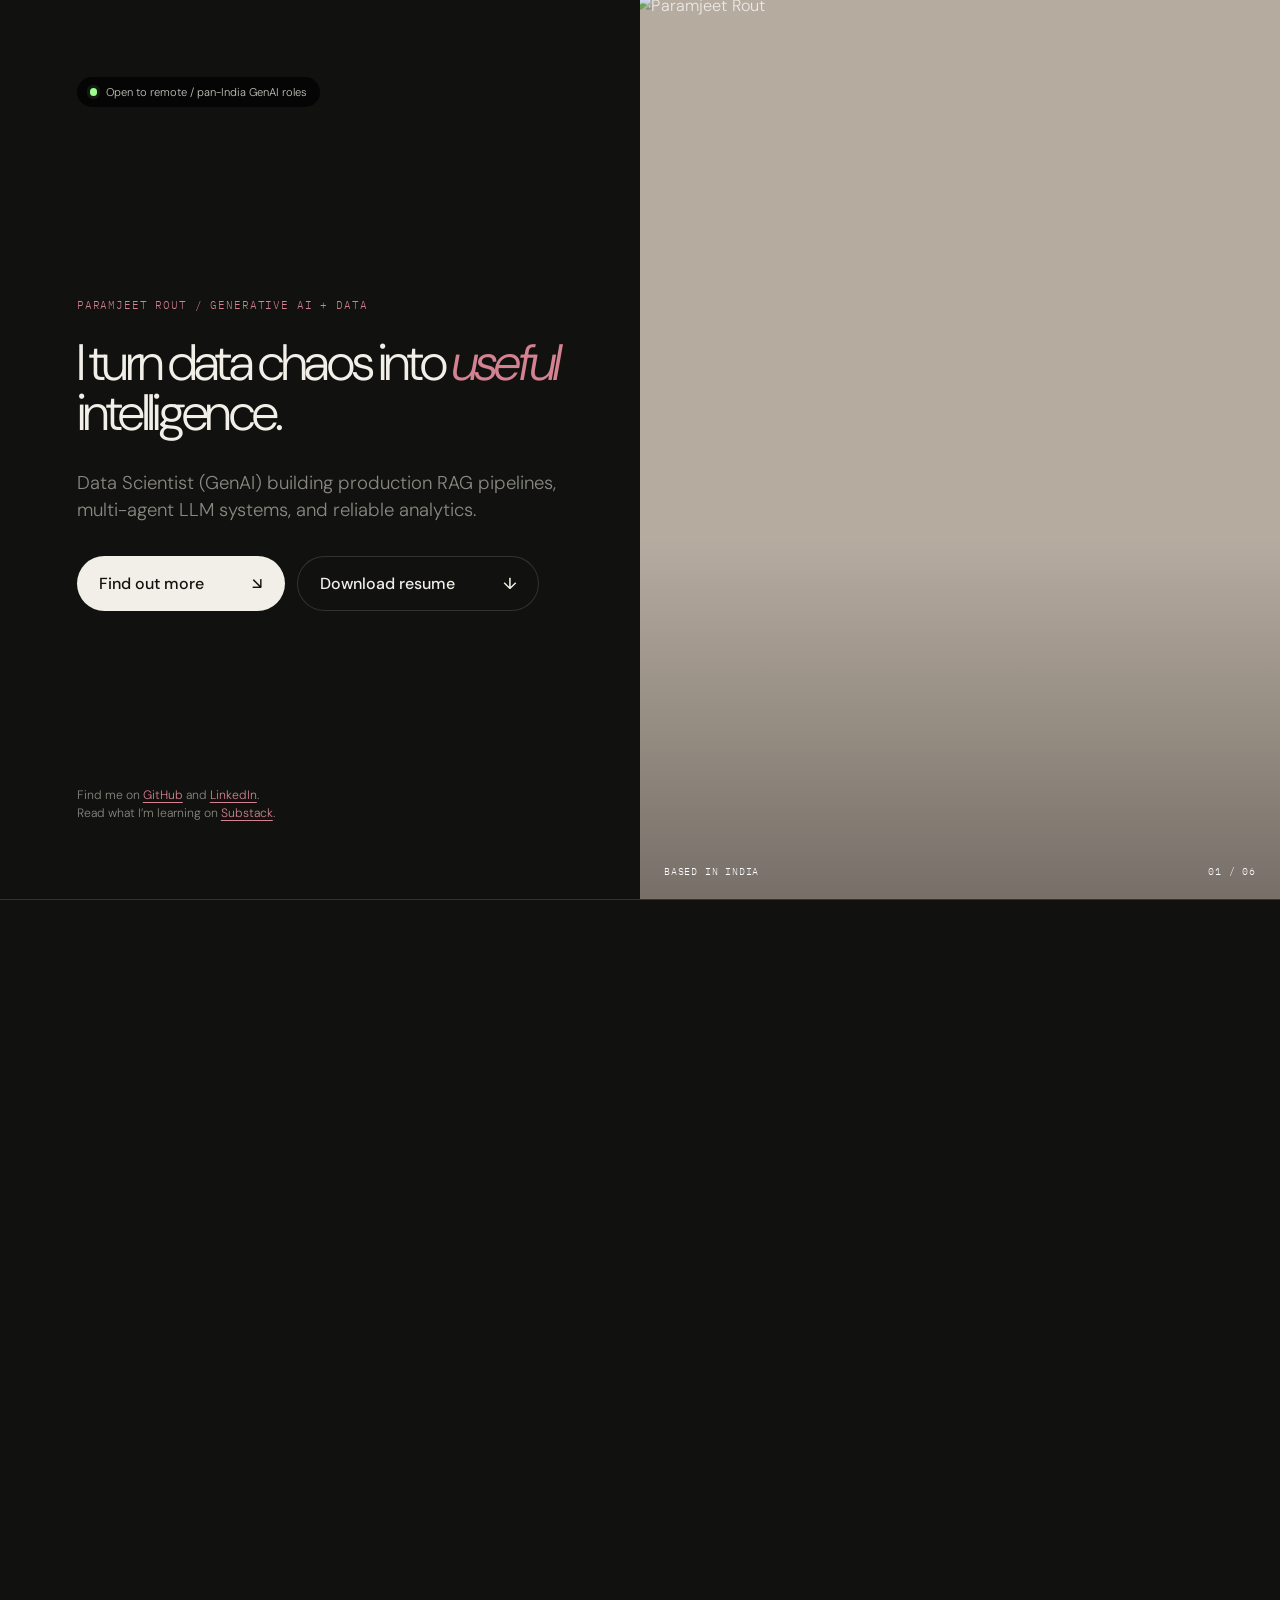
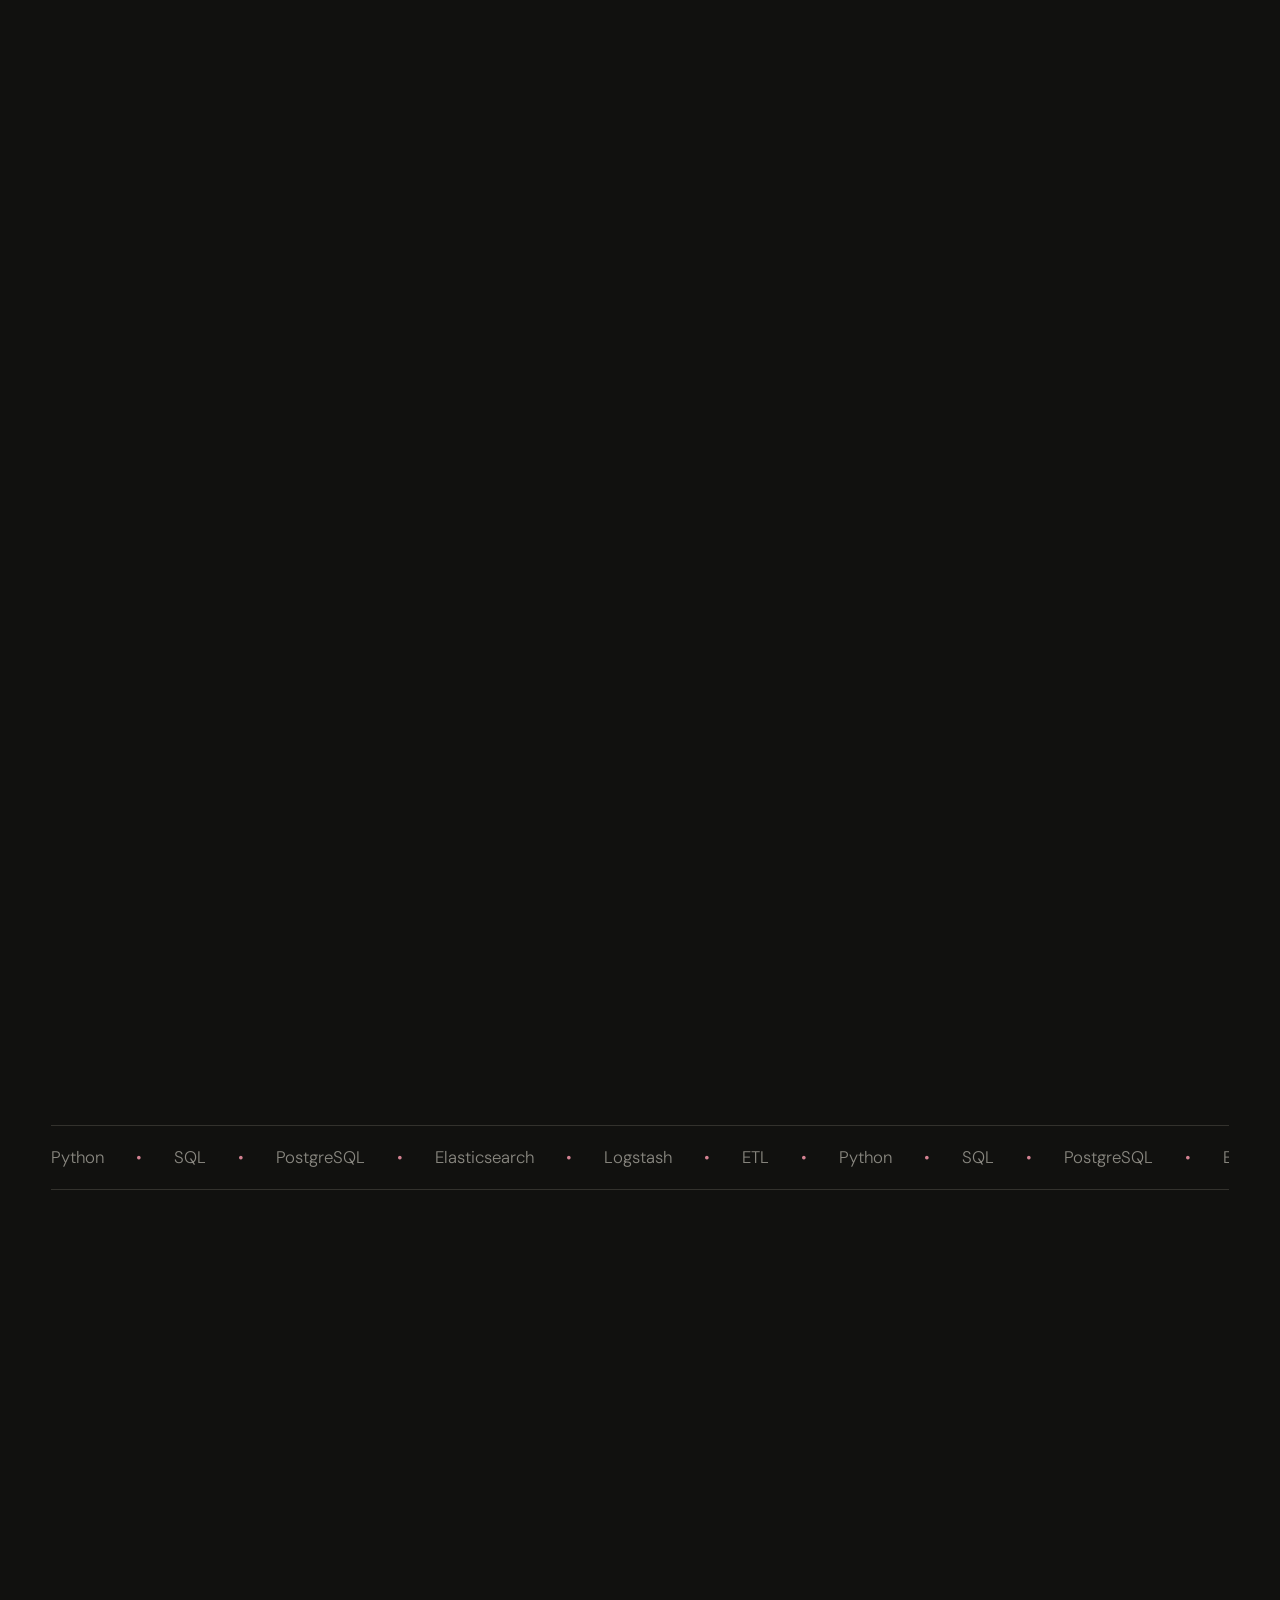
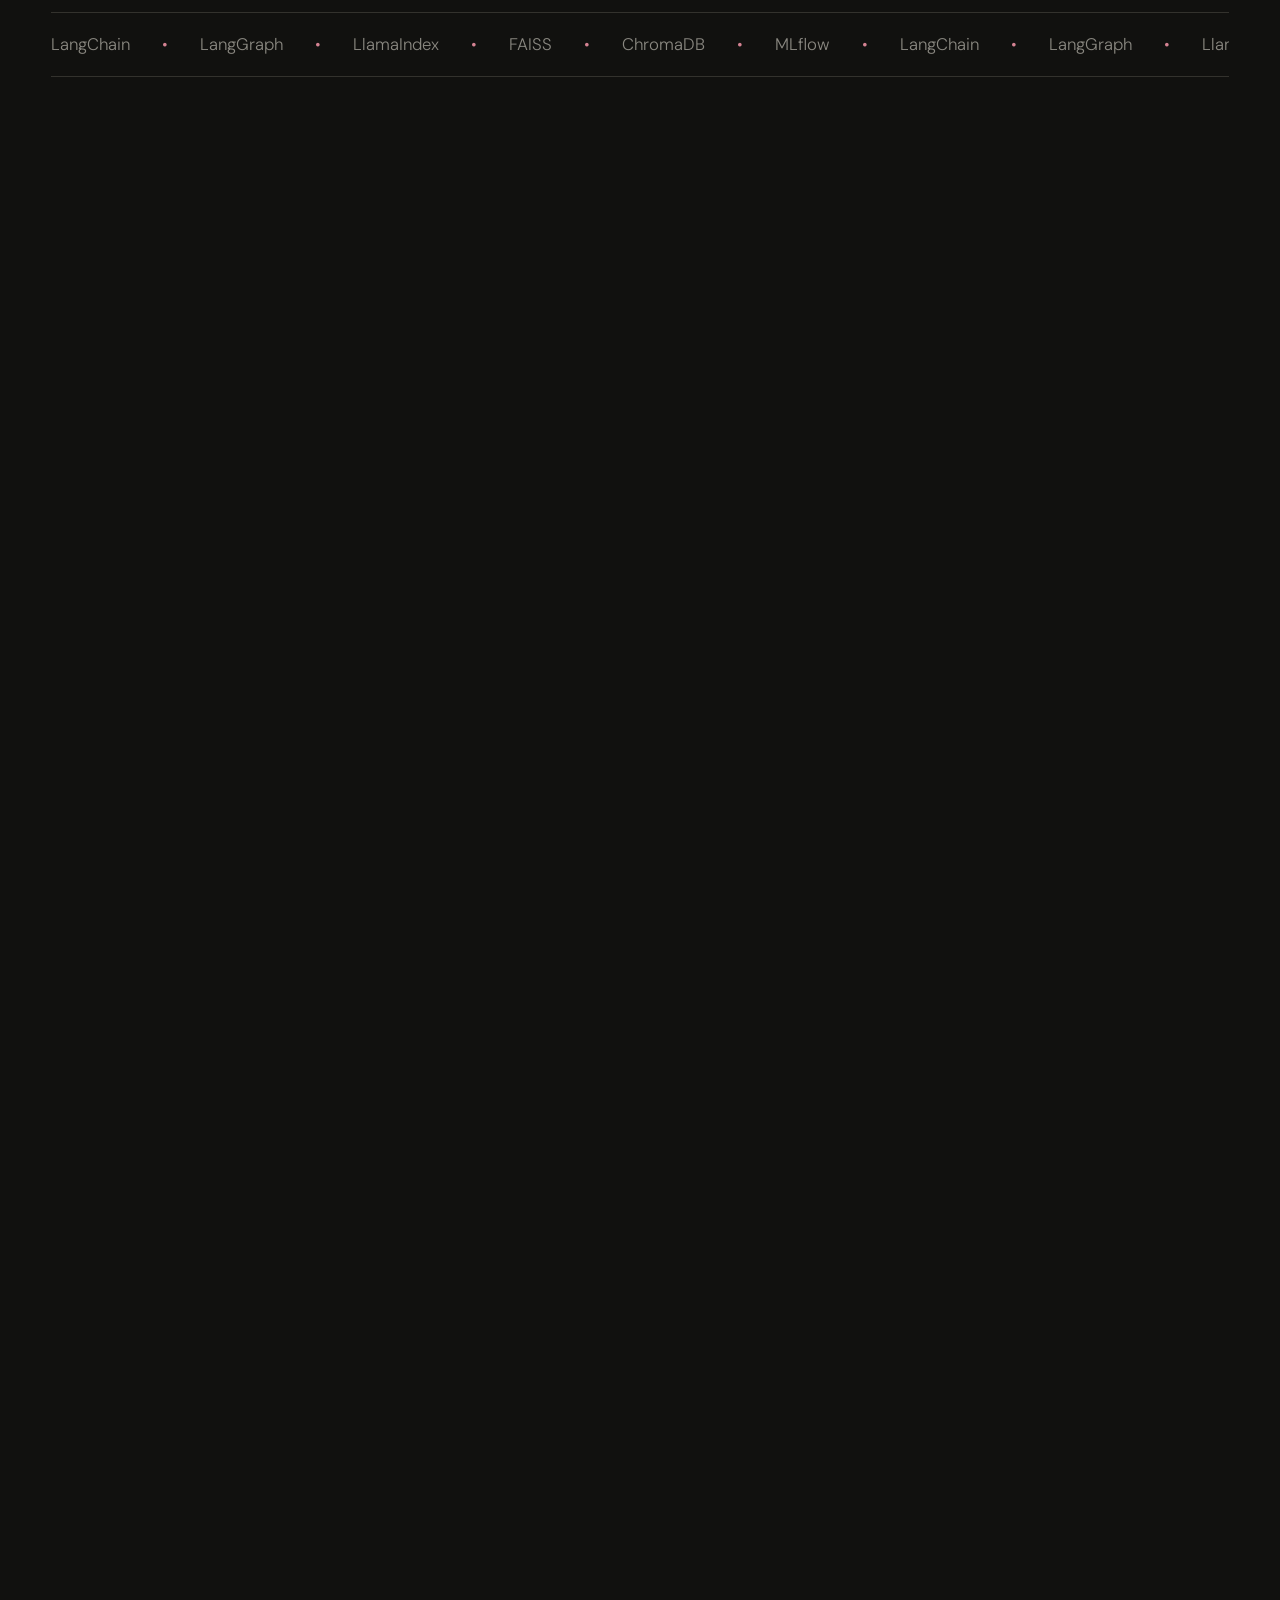
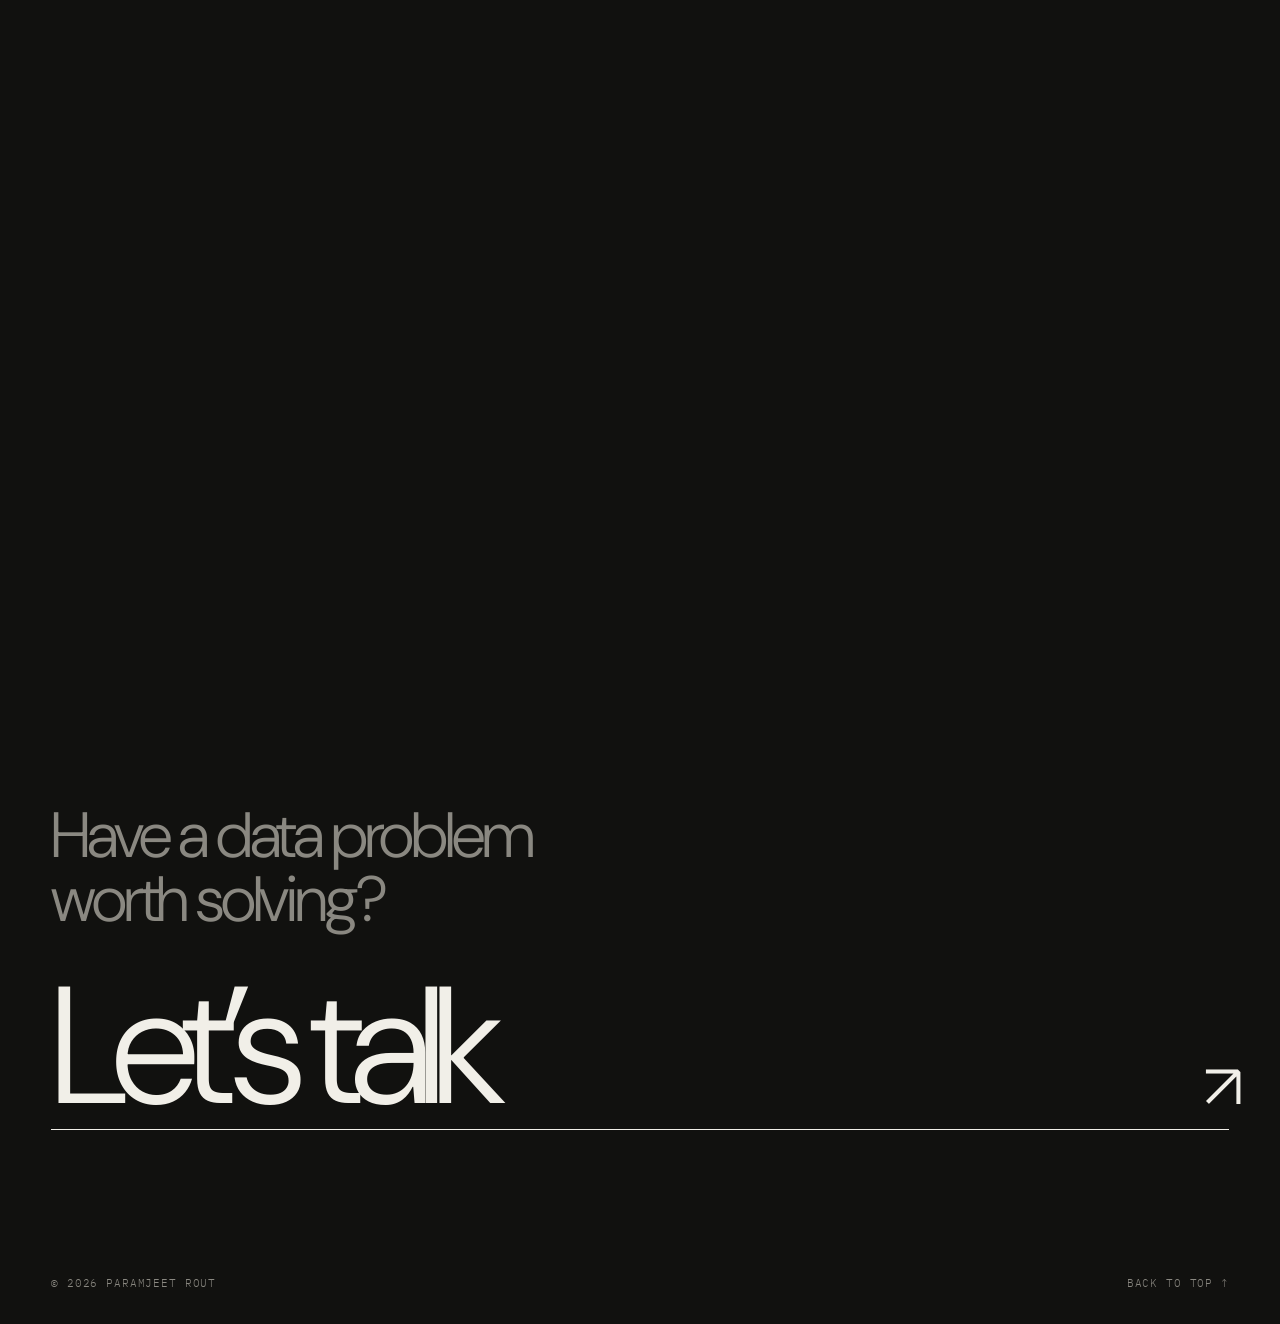
==== commit 8e49c7cb: "chore: sync portfolio projects" ====
--- a/index.html
+++ b/index.html
@@ -177,56 +177,63 @@
         <div class="generated-projects-grid">
           <!-- GENERATED_GITHUB_PROJECTS_START -->
 <article class="generated-project-card">
-  <p class="generated-project-index">01 / Project</p><h3>FaceRem</h3>
+  <p class="generated-project-index">01 / Project</p><h3>Live-Shadi</h3>
+  <p class="generated-project-tagline">A public GitHub project.</p><p>A public GitHub project.</p>
+  
+  <p class="generated-project-tech">GITHUB PROJECT</p>
+  <a class="project-link" href="https://github.com/routparam12/Live-Shadi" target="_blank" rel="noreferrer">Open project ↗</a>
+</article>
+<article class="generated-project-card">
+  <p class="generated-project-index">02 / Project</p><h3>FaceRem</h3>
   <p class="generated-project-tagline">FaceAttend</p><p>FaceAttend</p>
   
   <p class="generated-project-tech">PYTHON</p>
   <a class="project-link" href="https://github.com/routparam12/FaceRem" target="_blank" rel="noreferrer">Open project ↗</a>
 </article>
 <article class="generated-project-card">
-  <p class="generated-project-index">02 / Project</p><h3>plants</h3>
+  <p class="generated-project-index">03 / Project</p><h3>plants</h3>
   <p class="generated-project-tagline">A public GitHub project.</p><p>A public GitHub project.</p>
   
   <p class="generated-project-tech">GITHUB PROJECT</p>
   <a class="project-link" href="https://github.com/routparam12/plants" target="_blank" rel="noreferrer">Open project ↗</a>
 </article>
 <article class="generated-project-card">
-  <p class="generated-project-index">03 / Project</p><h3>Facedetect</h3>
+  <p class="generated-project-index">04 / Project</p><h3>Facedetect</h3>
   <p class="generated-project-tagline">Face Detection – YuNet (OpenCV 5) + optional Haar + optional YOLO Goal: Detect whether a face is present in the camera feed.</p><p>Face Detection – YuNet (OpenCV 5) + optional Haar + optional YOLO Goal: Detect whether a face is present in the camera feed.</p>
   
   <p class="generated-project-tech">PYTHON</p>
   <a class="project-link" href="https://github.com/routparam12/Facedetect" target="_blank" rel="noreferrer">Open project ↗</a>
 </article>
 <article class="generated-project-card">
-  <p class="generated-project-index">04 / Project</p><h3>Plant-Scienctist</h3>
+  <p class="generated-project-index">05 / Project</p><h3>Plant-Scienctist</h3>
   <p class="generated-project-tagline">A public GitHub project.</p><p>A public GitHub project.</p>
   
   <p class="generated-project-tech">PYTHON</p>
   <a class="project-link" href="https://github.com/routparam12/Plant-Scienctist" target="_blank" rel="noreferrer">Open project ↗</a>
 </article>
 <article class="generated-project-card">
-  <p class="generated-project-index">05 / Project</p><h3>Learning-with-Bittu</h3>
+  <p class="generated-project-index">06 / Project</p><h3>Learning-with-Bittu</h3>
   <p class="generated-project-tagline">Learning</p><p>Learning</p>
   
   <p class="generated-project-tech">JAVASCRIPT</p>
   <a class="project-link" href="https://github.com/routparam12/Learning-with-Bittu" target="_blank" rel="noreferrer">Open project ↗</a>
 </article>
 <article class="generated-project-card">
-  <p class="generated-project-index">06 / Project</p><h3>FaceInsight</h3>
+  <p class="generated-project-index">07 / Project</p><h3>FaceInsight</h3>
   <p class="generated-project-tagline">FastAPI backend for a face-recognition attendance system.</p><p>FastAPI backend for a face-recognition attendance system.</p>
   
   <p class="generated-project-tech">PYTHON</p>
   <a class="project-link" href="https://github.com/routparam12/FaceInsight" target="_blank" rel="noreferrer">Open project ↗</a>
 </article>
 <article class="generated-project-card">
-  <p class="generated-project-index">07 / Project</p><h3>MachineLearning-with-Bittu</h3>
+  <p class="generated-project-index">08 / Project</p><h3>MachineLearning-with-Bittu</h3>
   <p class="generated-project-tagline">A playable machine-learning primer in Astro, in the style of The Evolution of Trust: you can&#x27;t read your way forward, you have to beat the m</p><p>A playable machine-learning primer in Astro, in the style of The Evolution of Trust: you can&#x27;t read your way forward, you have to beat the mini-game in each chapter to unlock the next one. Bittu is the pet in the corner.</p>
   
   <p class="generated-project-tech">CLASSIFICATION · MACHINE-LEARNING · REGRESSION · SUPERVISED-LEARNING · UNSUPERVISED-LEARNING</p>
   <a class="project-link" href="https://github.com/routparam12/MachineLearning-with-Bittu" target="_blank" rel="noreferrer">Open project ↗</a>
 </article>
 <article class="generated-project-card">
-  <p class="generated-project-index">08 / Project</p><h3>Searching-sorting</h3>
+  <p class="generated-project-index">09 / Project</p><h3>Searching-sorting</h3>
   <p class="generated-project-tagline">you type in your own array and press Next to walk an algorithm one move at a time. Hootie, the bespectacled owl, stands over the array — she</p><p>you type in your own array and press Next to walk an algorithm one move at a time. Hootie, the bespectacled owl, stands over the array — she walks to whichever index the algorithm is looking at and explains the reason for every move.</p>
   
   <p class="generated-project-tech">SEARCHING-ALGORITHMS · SORTING-ALGORITHMS</p>
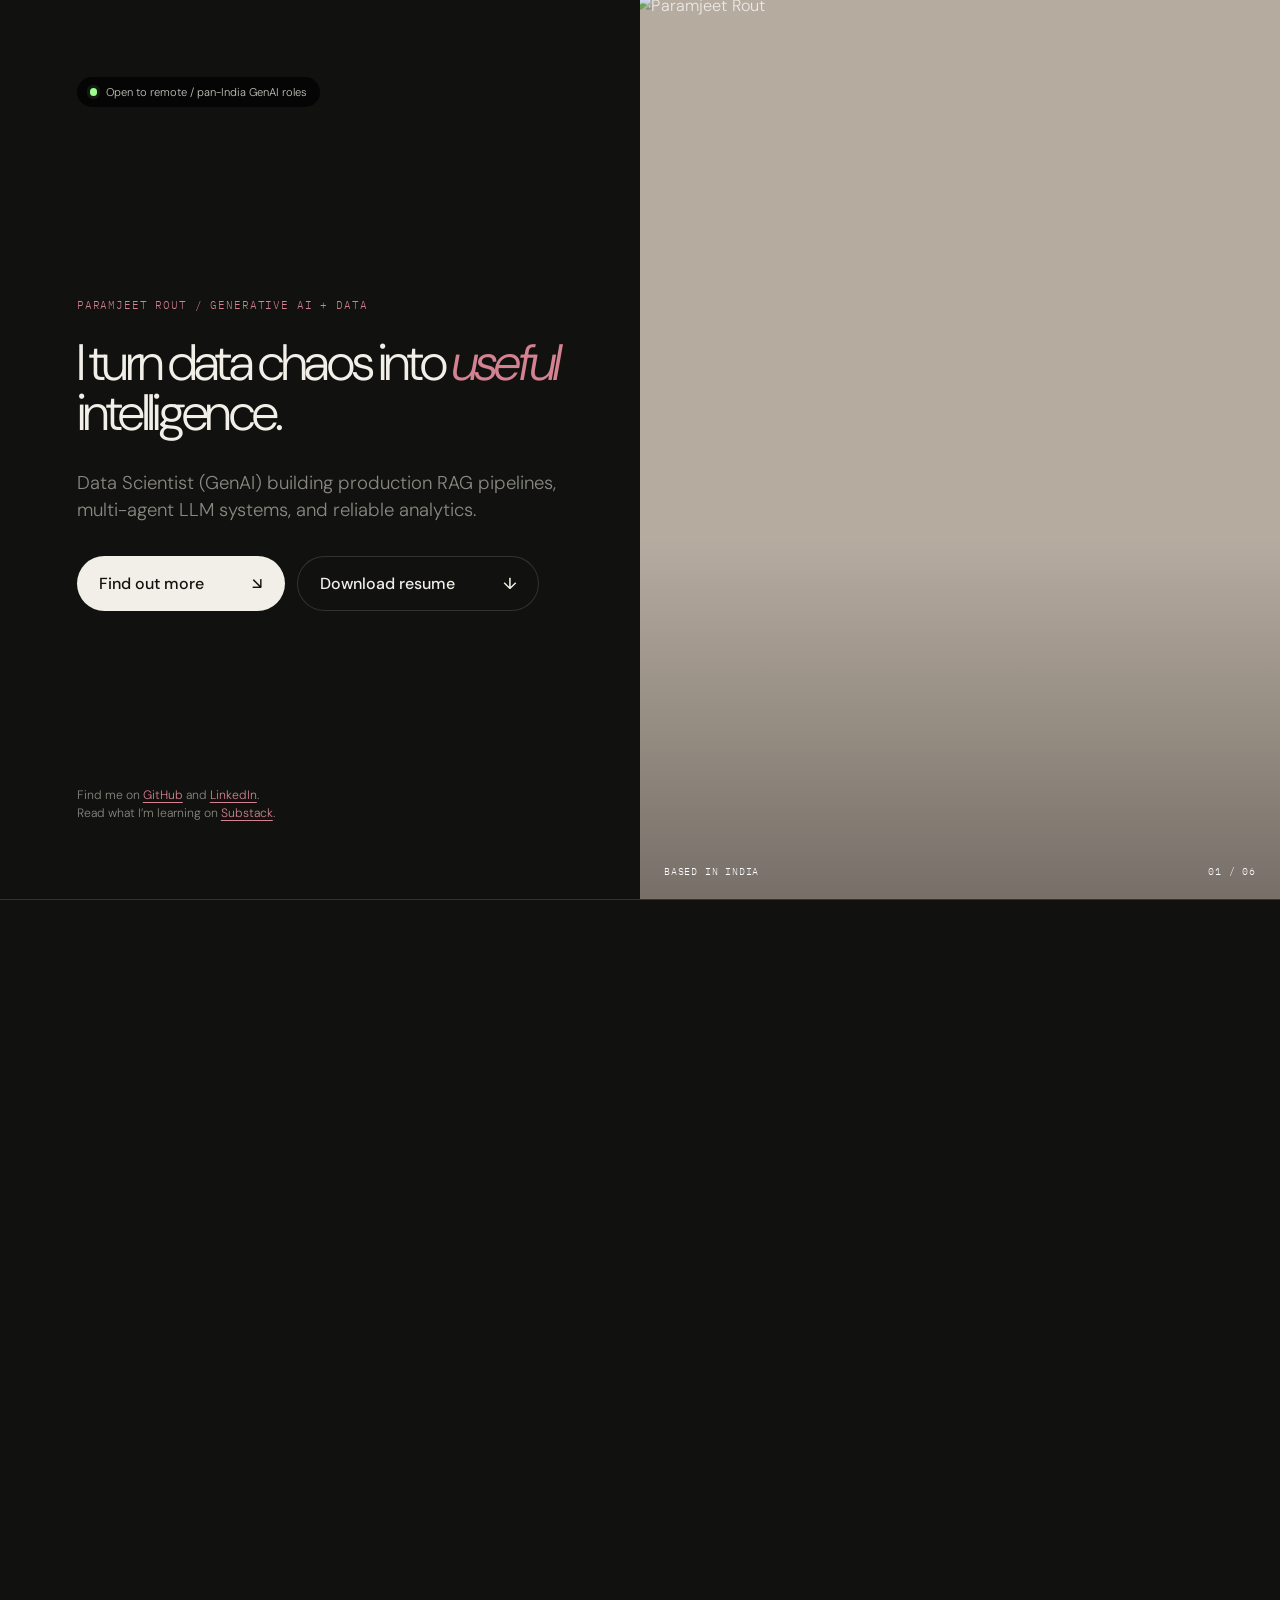
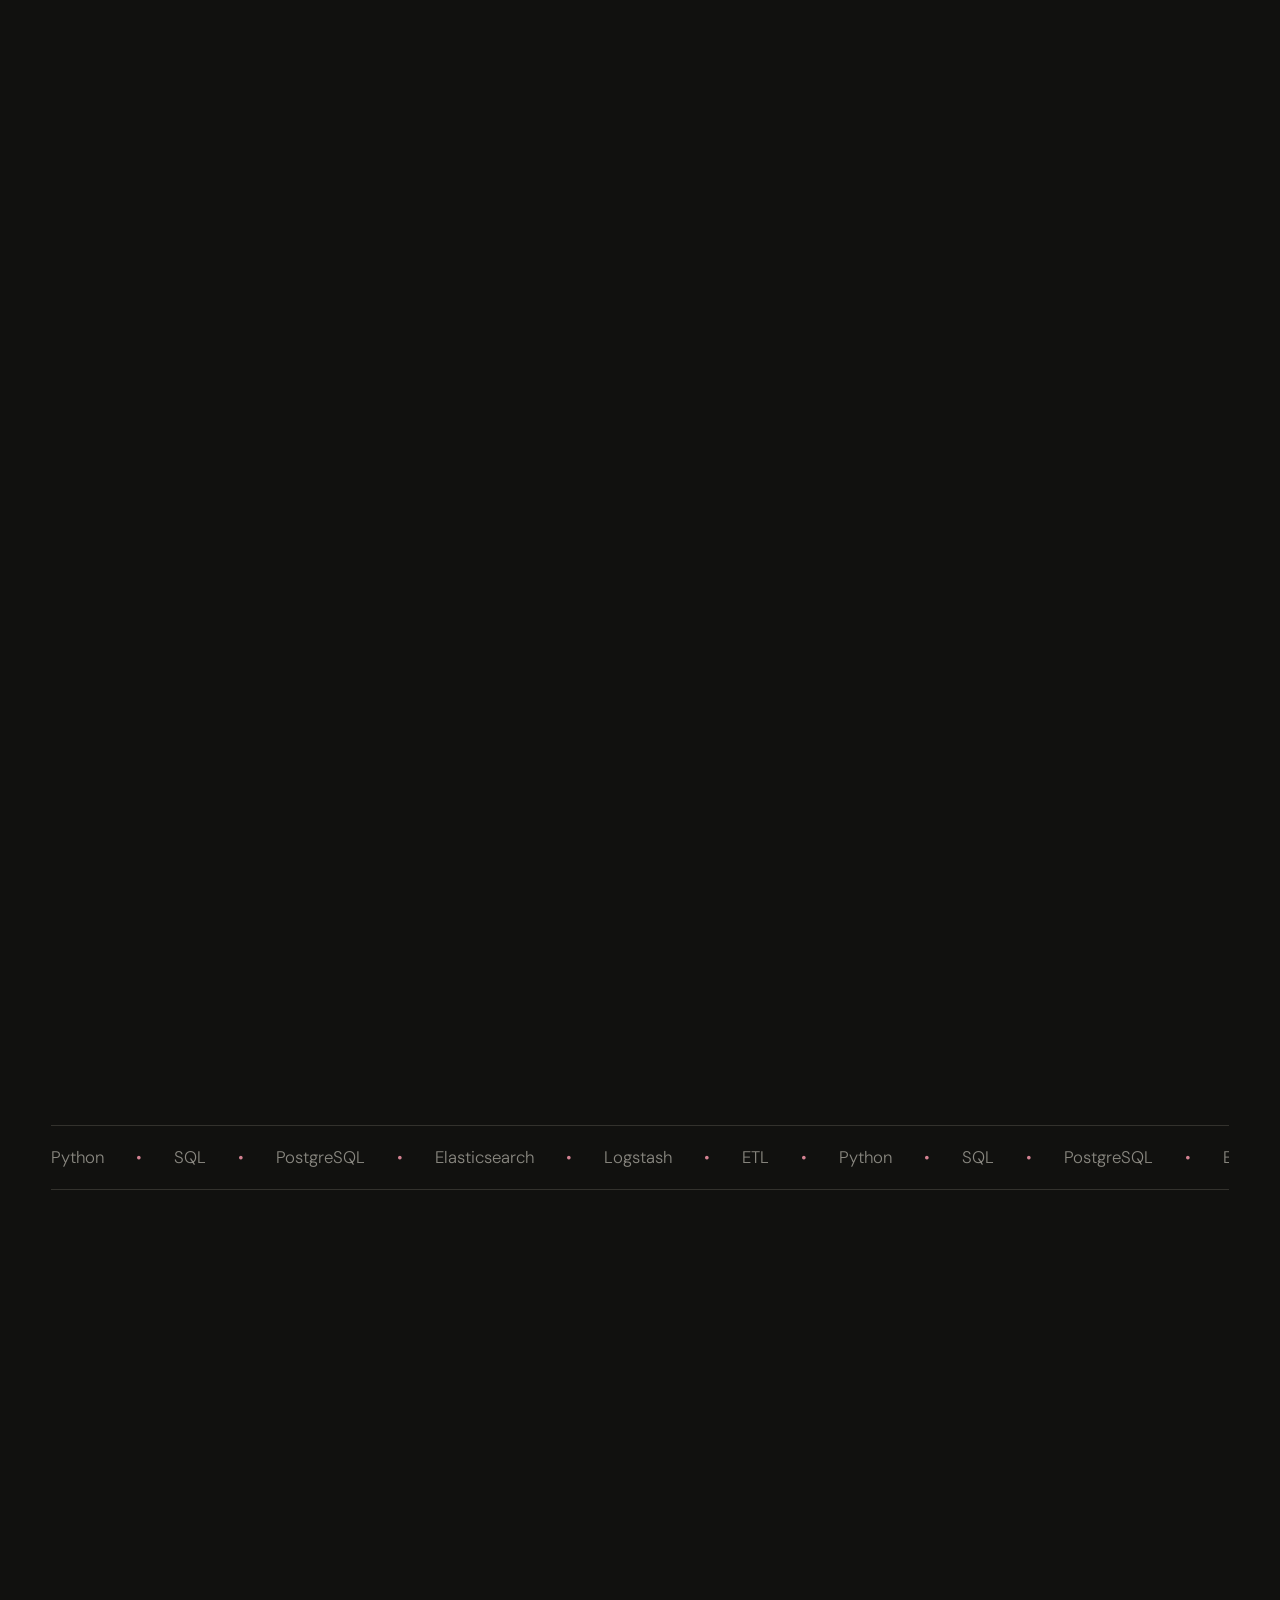
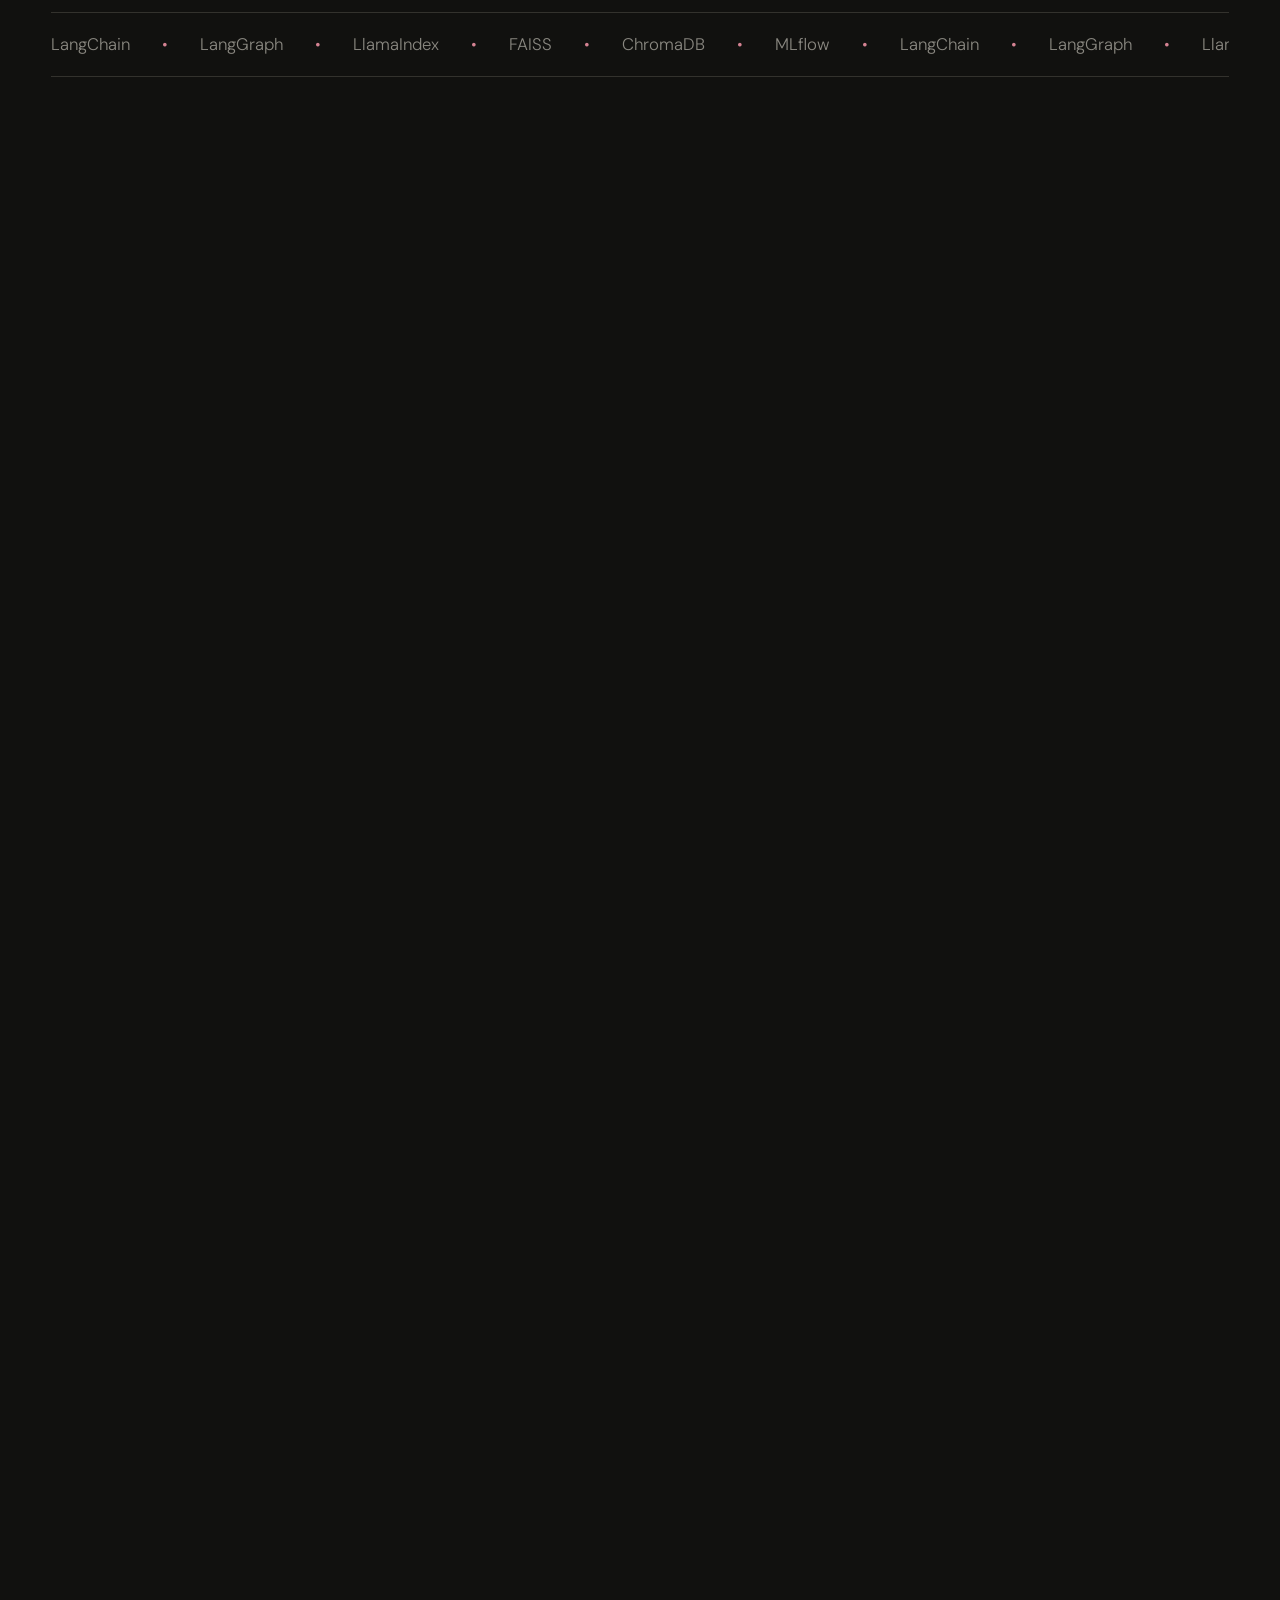
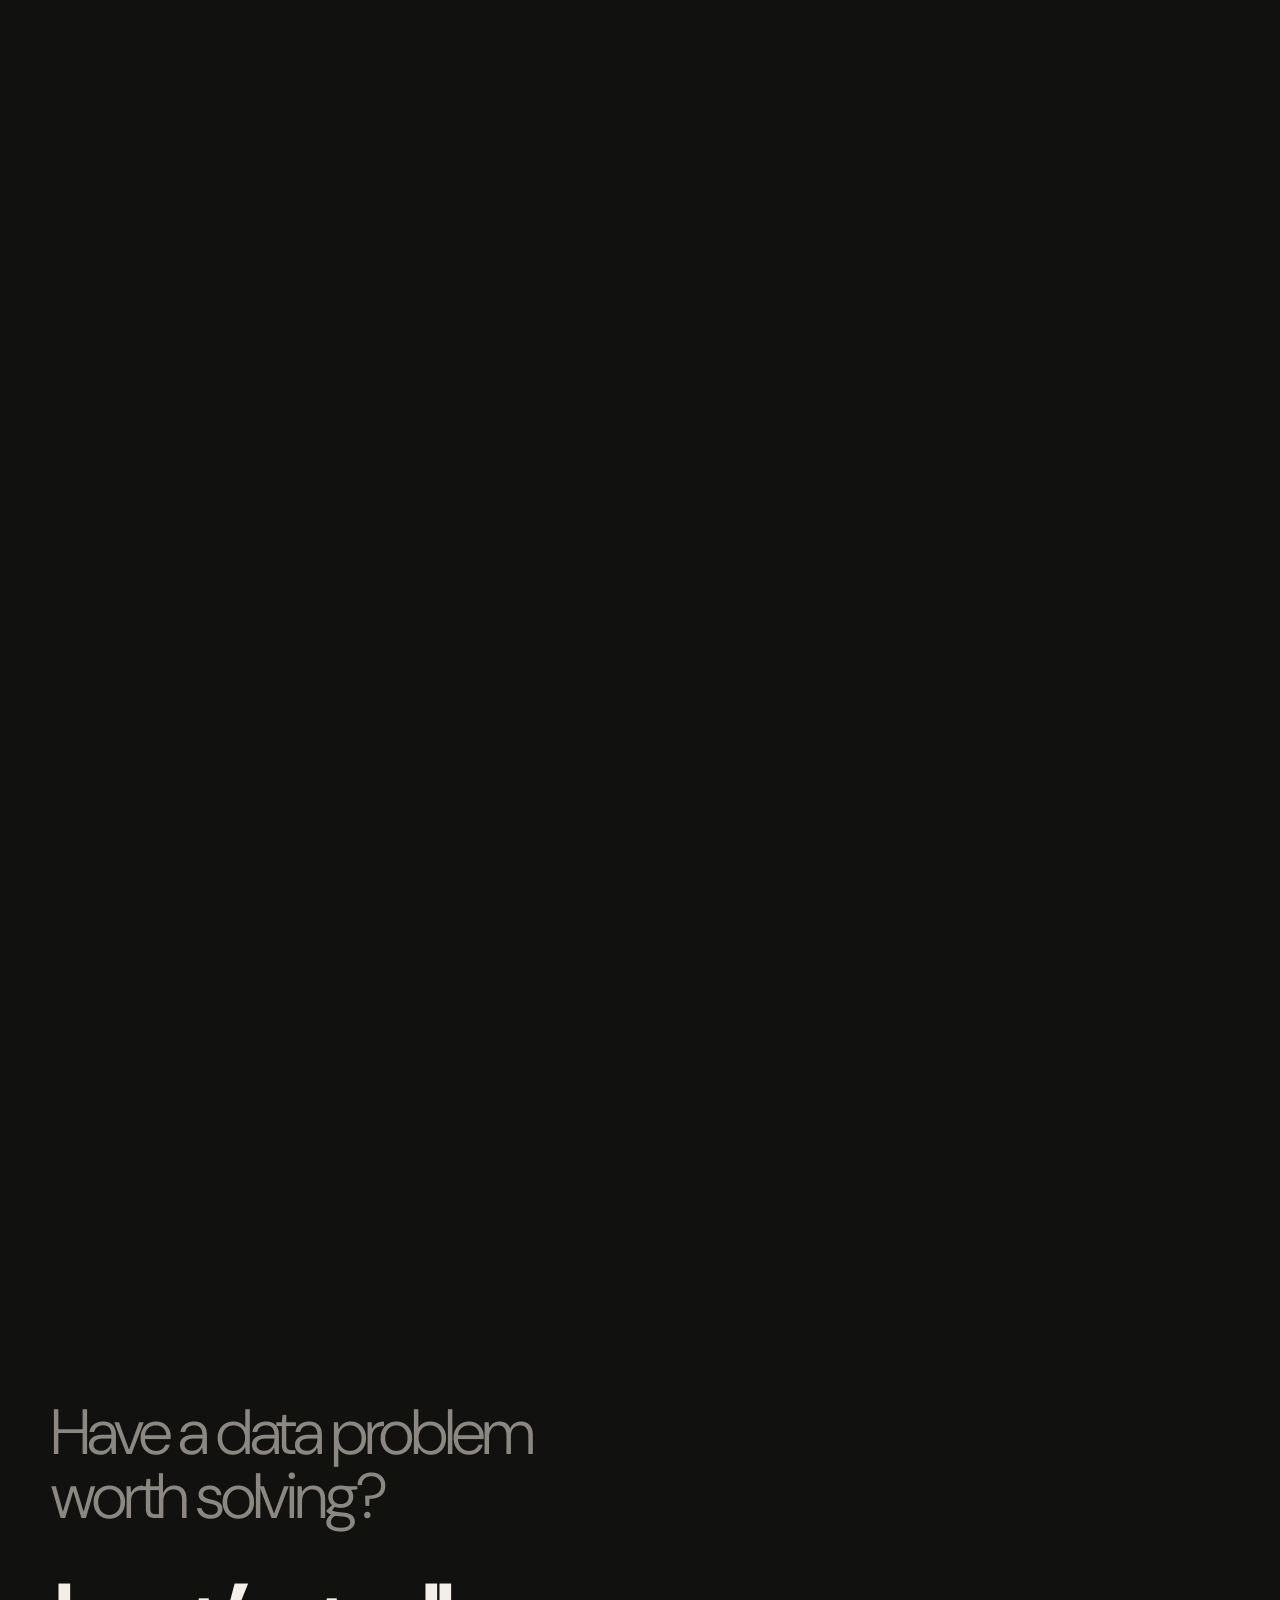
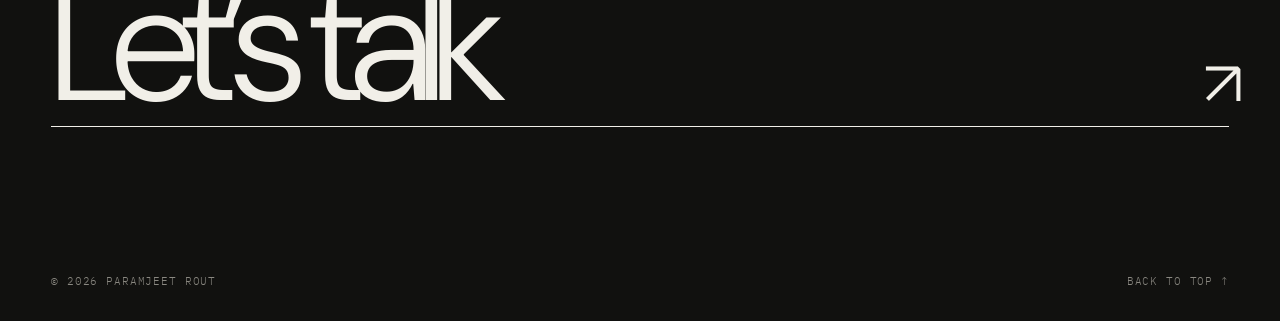
==== commit 89ab043f: "chore: sync portfolio projects" ====
--- a/index.html
+++ b/index.html
@@ -177,63 +177,70 @@
         <div class="generated-projects-grid">
           <!-- GENERATED_GITHUB_PROJECTS_START -->
 <article class="generated-project-card">
-  <p class="generated-project-index">01 / Project</p><h3>Live-Shadi</h3>
+  <p class="generated-project-index">01 / Project</p><h3>Prism</h3>
+  <p class="generated-project-tagline">a fine-tuning service</p><p>a fine-tuning service</p>
+  
+  <p class="generated-project-tech">JAVASCRIPT</p>
+  <a class="project-link" href="https://github.com/routparam12/Prism" target="_blank" rel="noreferrer">Open project ↗</a>
+</article>
+<article class="generated-project-card">
+  <p class="generated-project-index">02 / Project</p><h3>Live-Shadi</h3>
   <p class="generated-project-tagline">A public GitHub project.</p><p>A public GitHub project.</p>
   
   <p class="generated-project-tech">GITHUB PROJECT</p>
   <a class="project-link" href="https://github.com/routparam12/Live-Shadi" target="_blank" rel="noreferrer">Open project ↗</a>
 </article>
 <article class="generated-project-card">
-  <p class="generated-project-index">02 / Project</p><h3>FaceRem</h3>
-  <p class="generated-project-tagline">FaceAttend</p><p>FaceAttend</p>
-  
-  <p class="generated-project-tech">PYTHON</p>
+  <p class="generated-project-index">03 / Project</p><h3>FaceRem</h3>
+  <p class="generated-project-tagline">FaceAttend (FaceRem)</p><p>FaceAttend (FaceRem)</p>
+  
+  <p class="generated-project-tech">KOTLIN</p>
   <a class="project-link" href="https://github.com/routparam12/FaceRem" target="_blank" rel="noreferrer">Open project ↗</a>
 </article>
 <article class="generated-project-card">
-  <p class="generated-project-index">03 / Project</p><h3>plants</h3>
+  <p class="generated-project-index">04 / Project</p><h3>plants</h3>
   <p class="generated-project-tagline">A public GitHub project.</p><p>A public GitHub project.</p>
   
   <p class="generated-project-tech">GITHUB PROJECT</p>
   <a class="project-link" href="https://github.com/routparam12/plants" target="_blank" rel="noreferrer">Open project ↗</a>
 </article>
 <article class="generated-project-card">
-  <p class="generated-project-index">04 / Project</p><h3>Facedetect</h3>
+  <p class="generated-project-index">05 / Project</p><h3>Facedetect</h3>
   <p class="generated-project-tagline">Face Detection – YuNet (OpenCV 5) + optional Haar + optional YOLO Goal: Detect whether a face is present in the camera feed.</p><p>Face Detection – YuNet (OpenCV 5) + optional Haar + optional YOLO Goal: Detect whether a face is present in the camera feed.</p>
   
   <p class="generated-project-tech">PYTHON</p>
   <a class="project-link" href="https://github.com/routparam12/Facedetect" target="_blank" rel="noreferrer">Open project ↗</a>
 </article>
 <article class="generated-project-card">
-  <p class="generated-project-index">05 / Project</p><h3>Plant-Scienctist</h3>
+  <p class="generated-project-index">06 / Project</p><h3>Plant-Scienctist</h3>
   <p class="generated-project-tagline">A public GitHub project.</p><p>A public GitHub project.</p>
   
   <p class="generated-project-tech">PYTHON</p>
   <a class="project-link" href="https://github.com/routparam12/Plant-Scienctist" target="_blank" rel="noreferrer">Open project ↗</a>
 </article>
 <article class="generated-project-card">
-  <p class="generated-project-index">06 / Project</p><h3>Learning-with-Bittu</h3>
+  <p class="generated-project-index">07 / Project</p><h3>Learning-with-Bittu</h3>
   <p class="generated-project-tagline">Learning</p><p>Learning</p>
   
   <p class="generated-project-tech">JAVASCRIPT</p>
   <a class="project-link" href="https://github.com/routparam12/Learning-with-Bittu" target="_blank" rel="noreferrer">Open project ↗</a>
 </article>
 <article class="generated-project-card">
-  <p class="generated-project-index">07 / Project</p><h3>FaceInsight</h3>
+  <p class="generated-project-index">08 / Project</p><h3>FaceInsight</h3>
   <p class="generated-project-tagline">FastAPI backend for a face-recognition attendance system.</p><p>FastAPI backend for a face-recognition attendance system.</p>
   
   <p class="generated-project-tech">PYTHON</p>
   <a class="project-link" href="https://github.com/routparam12/FaceInsight" target="_blank" rel="noreferrer">Open project ↗</a>
 </article>
 <article class="generated-project-card">
-  <p class="generated-project-index">08 / Project</p><h3>MachineLearning-with-Bittu</h3>
+  <p class="generated-project-index">09 / Project</p><h3>MachineLearning-with-Bittu</h3>
   <p class="generated-project-tagline">A playable machine-learning primer in Astro, in the style of The Evolution of Trust: you can&#x27;t read your way forward, you have to beat the m</p><p>A playable machine-learning primer in Astro, in the style of The Evolution of Trust: you can&#x27;t read your way forward, you have to beat the mini-game in each chapter to unlock the next one. Bittu is the pet in the corner.</p>
   
   <p class="generated-project-tech">CLASSIFICATION · MACHINE-LEARNING · REGRESSION · SUPERVISED-LEARNING · UNSUPERVISED-LEARNING</p>
   <a class="project-link" href="https://github.com/routparam12/MachineLearning-with-Bittu" target="_blank" rel="noreferrer">Open project ↗</a>
 </article>
 <article class="generated-project-card">
-  <p class="generated-project-index">09 / Project</p><h3>Searching-sorting</h3>
+  <p class="generated-project-index">10 / Project</p><h3>Searching-sorting</h3>
   <p class="generated-project-tagline">you type in your own array and press Next to walk an algorithm one move at a time. Hootie, the bespectacled owl, stands over the array — she</p><p>you type in your own array and press Next to walk an algorithm one move at a time. Hootie, the bespectacled owl, stands over the array — she walks to whichever index the algorithm is looking at and explains the reason for every move.</p>
   
   <p class="generated-project-tech">SEARCHING-ALGORITHMS · SORTING-ALGORITHMS</p>
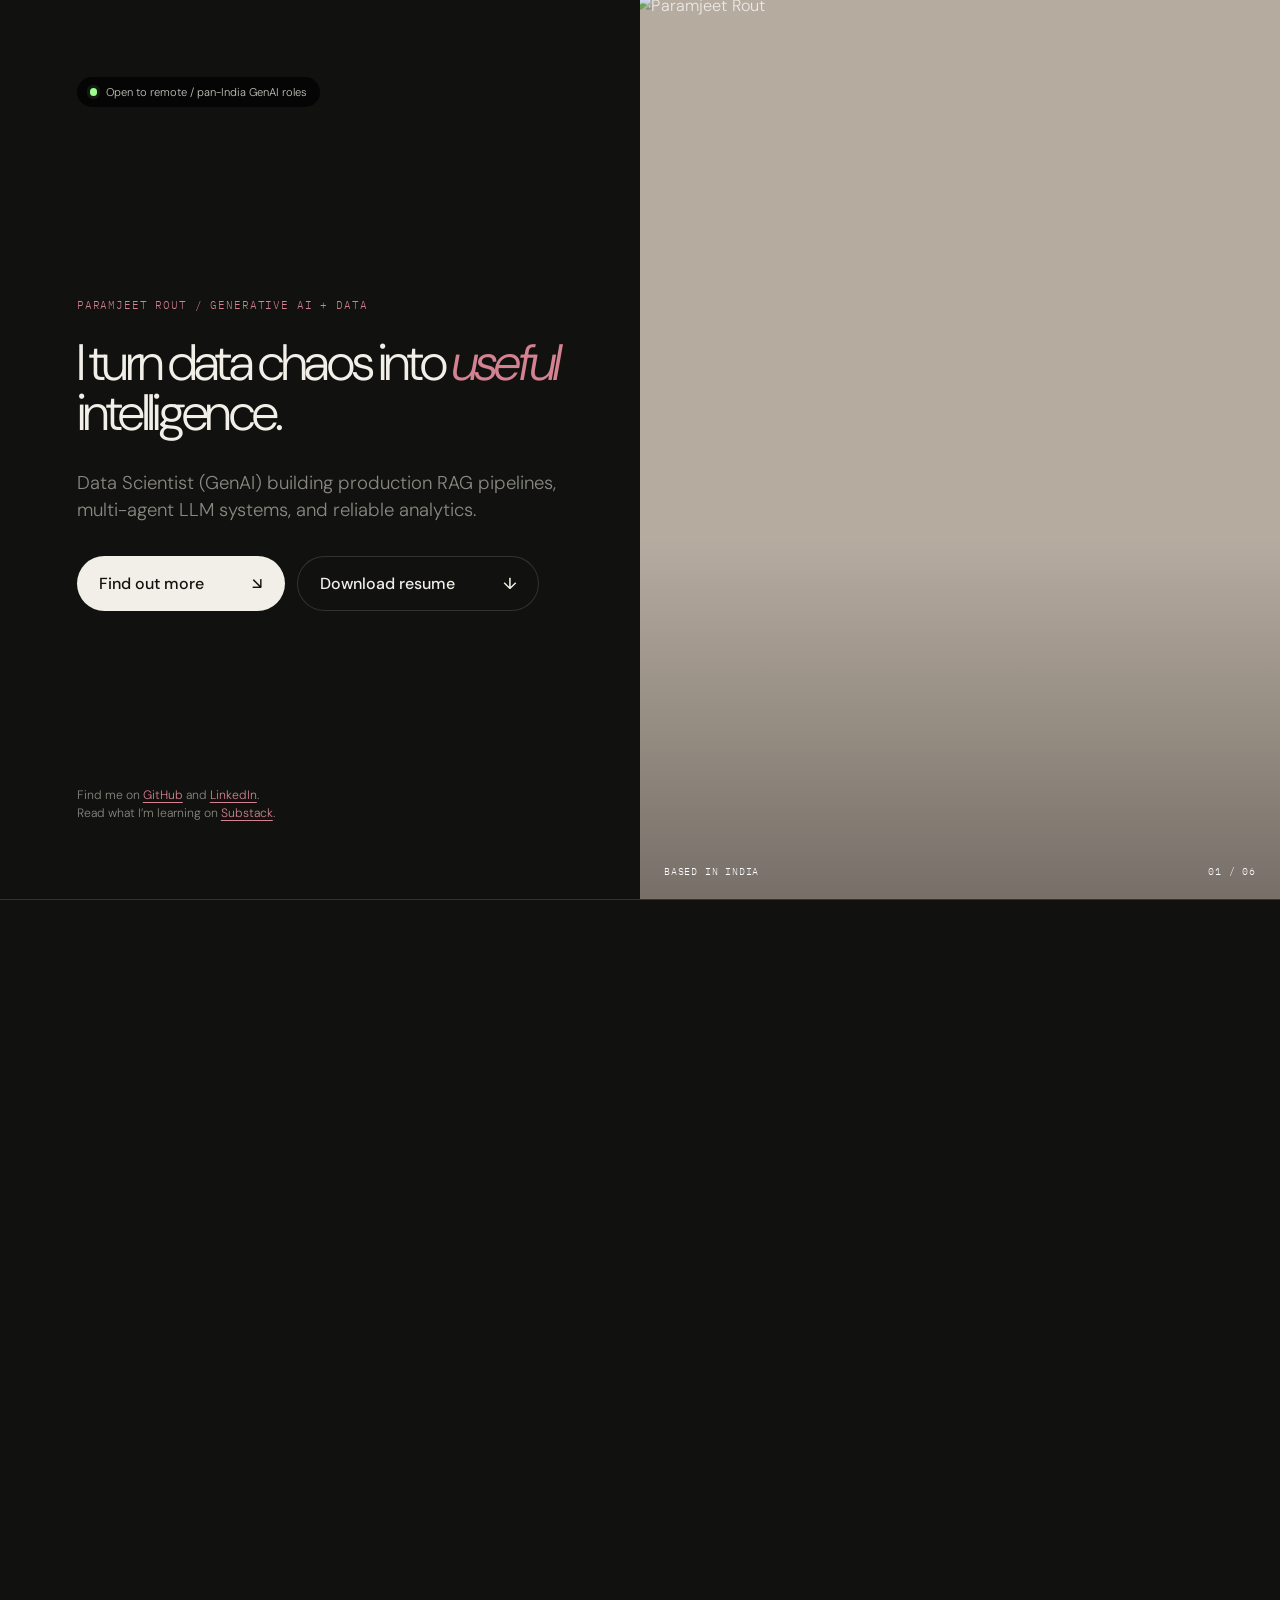
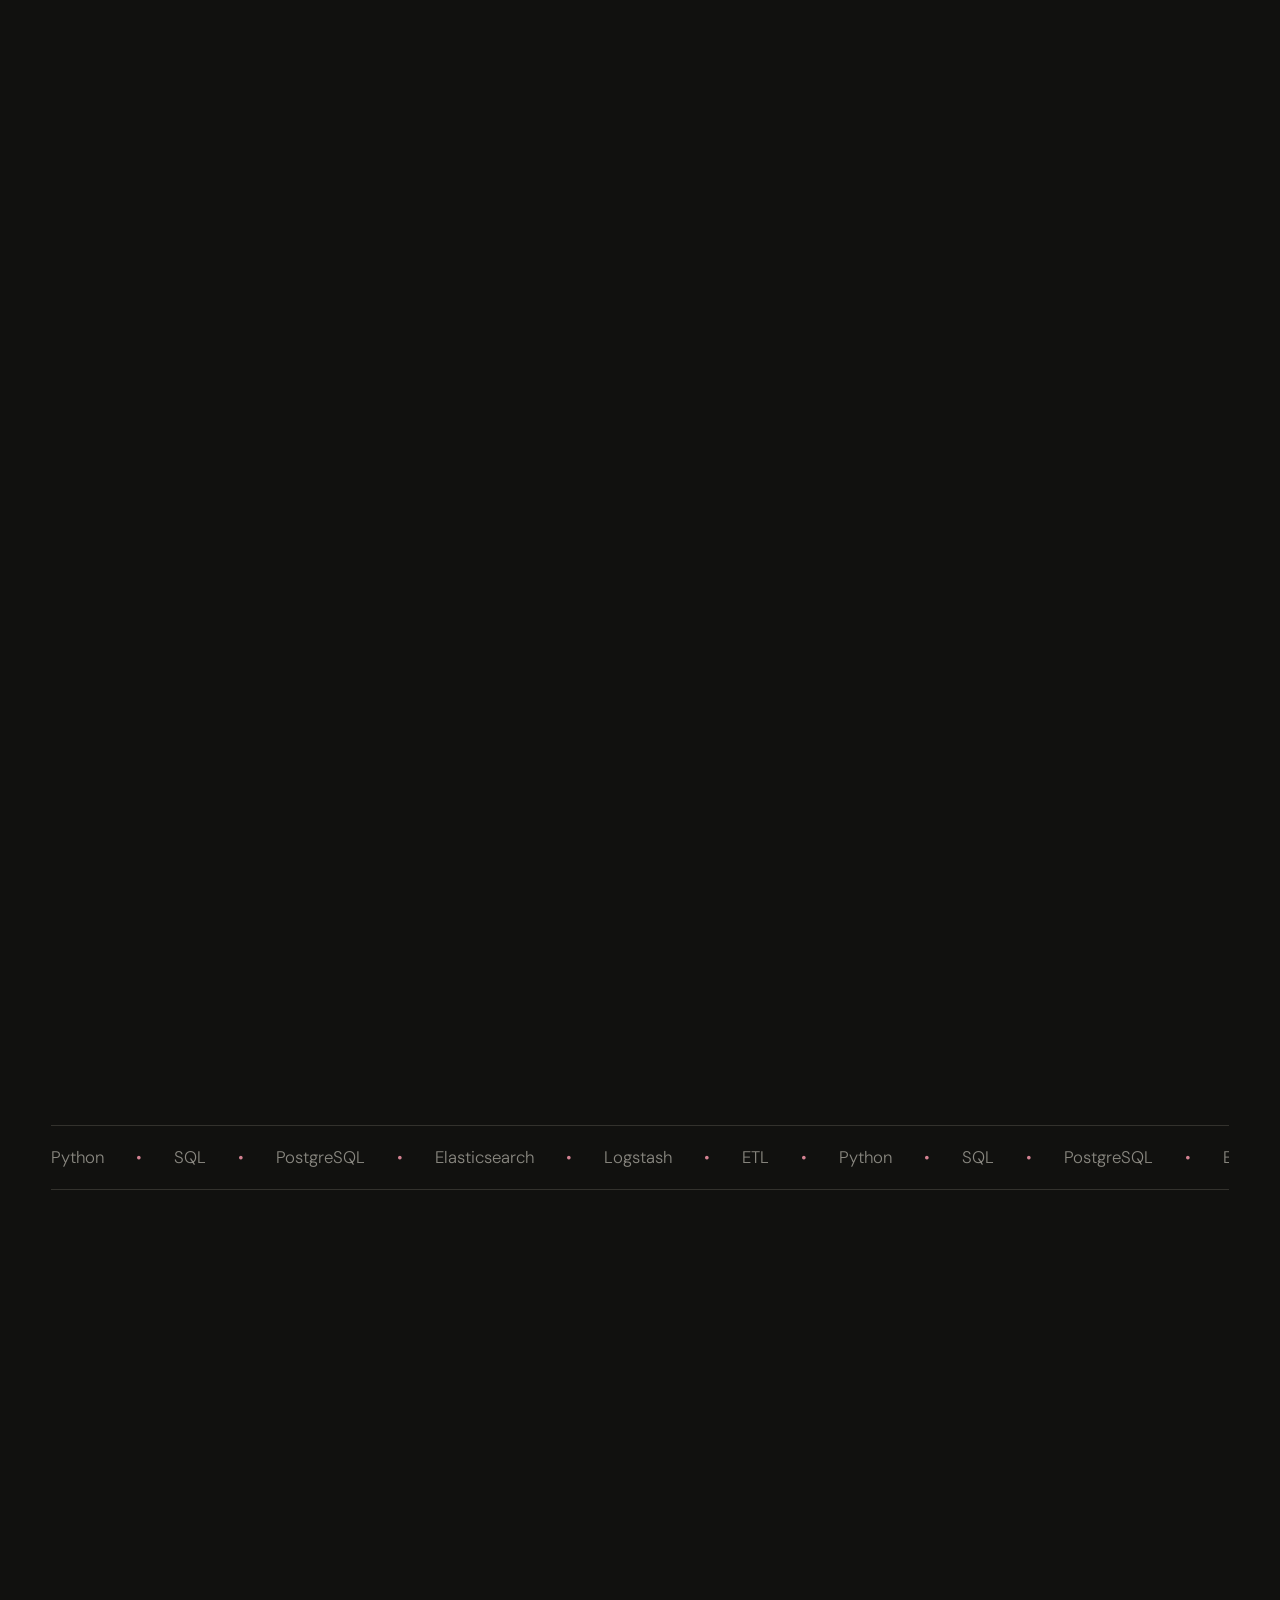
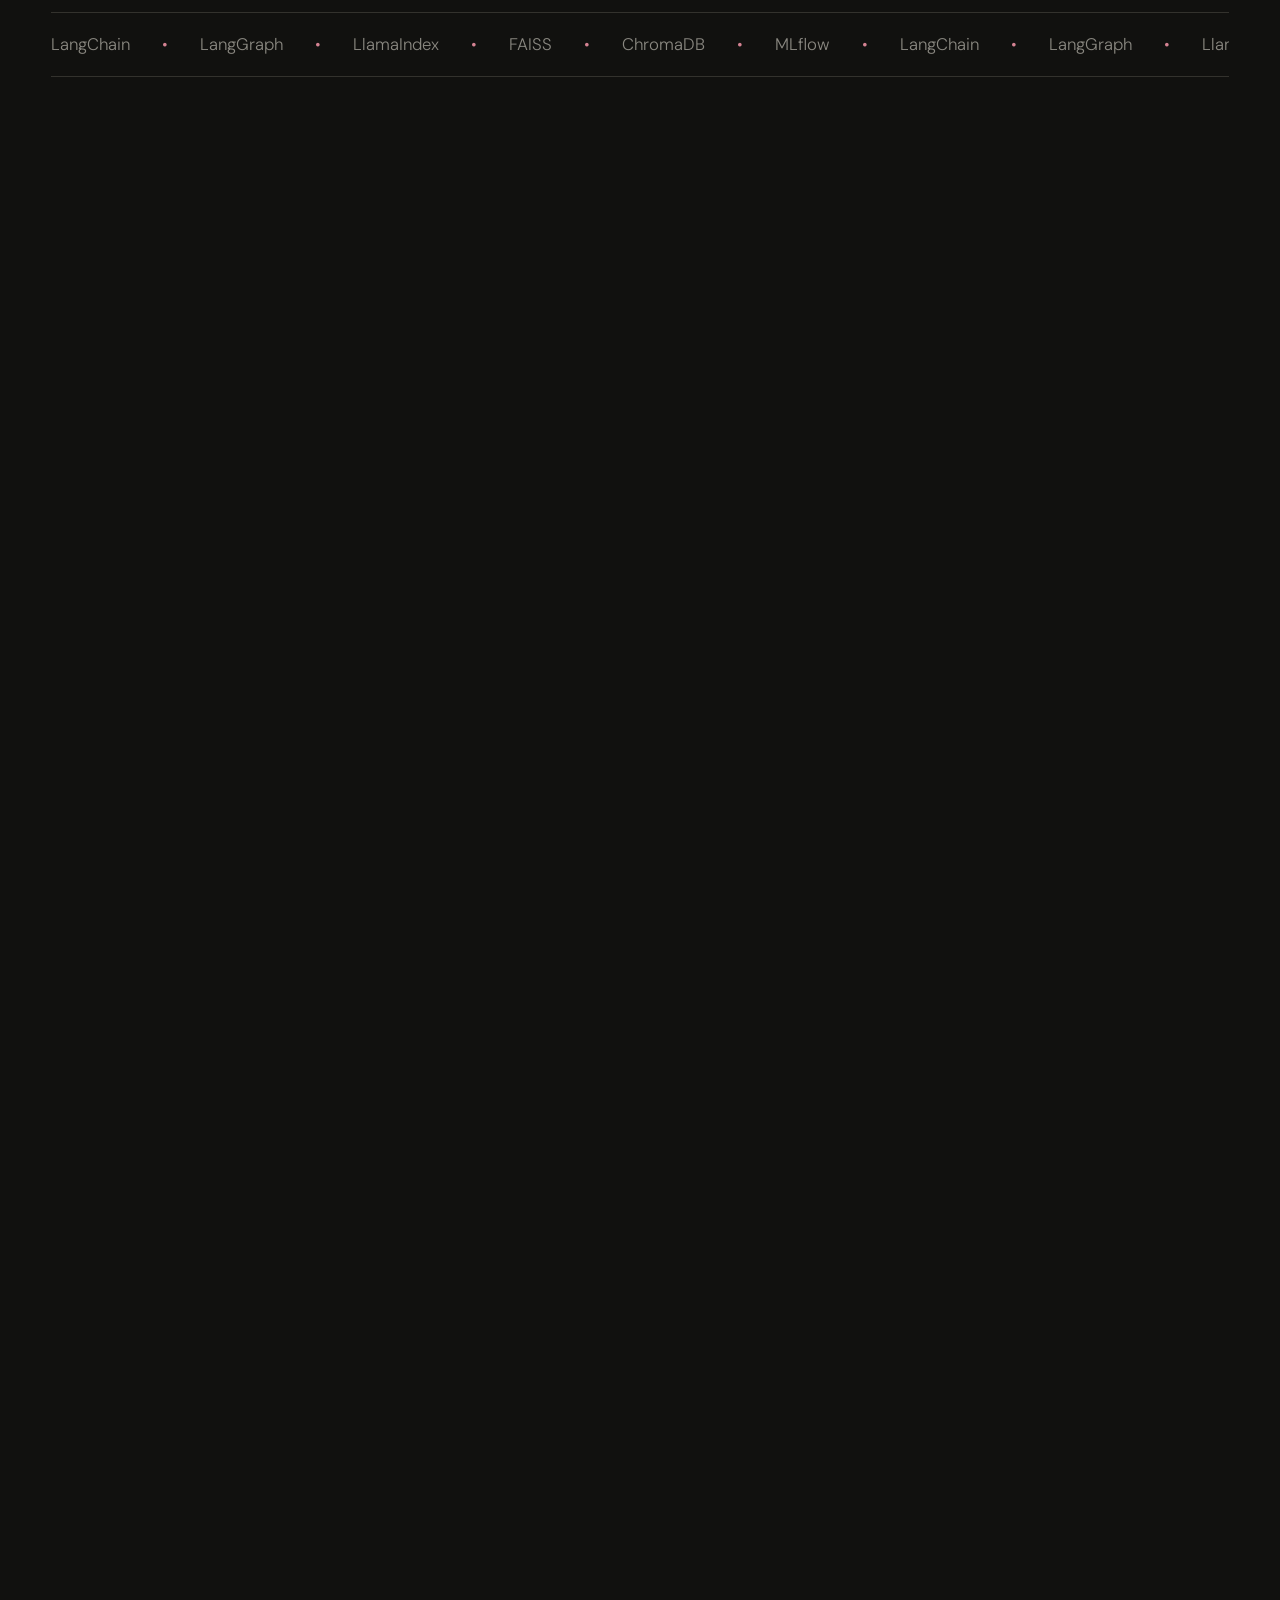
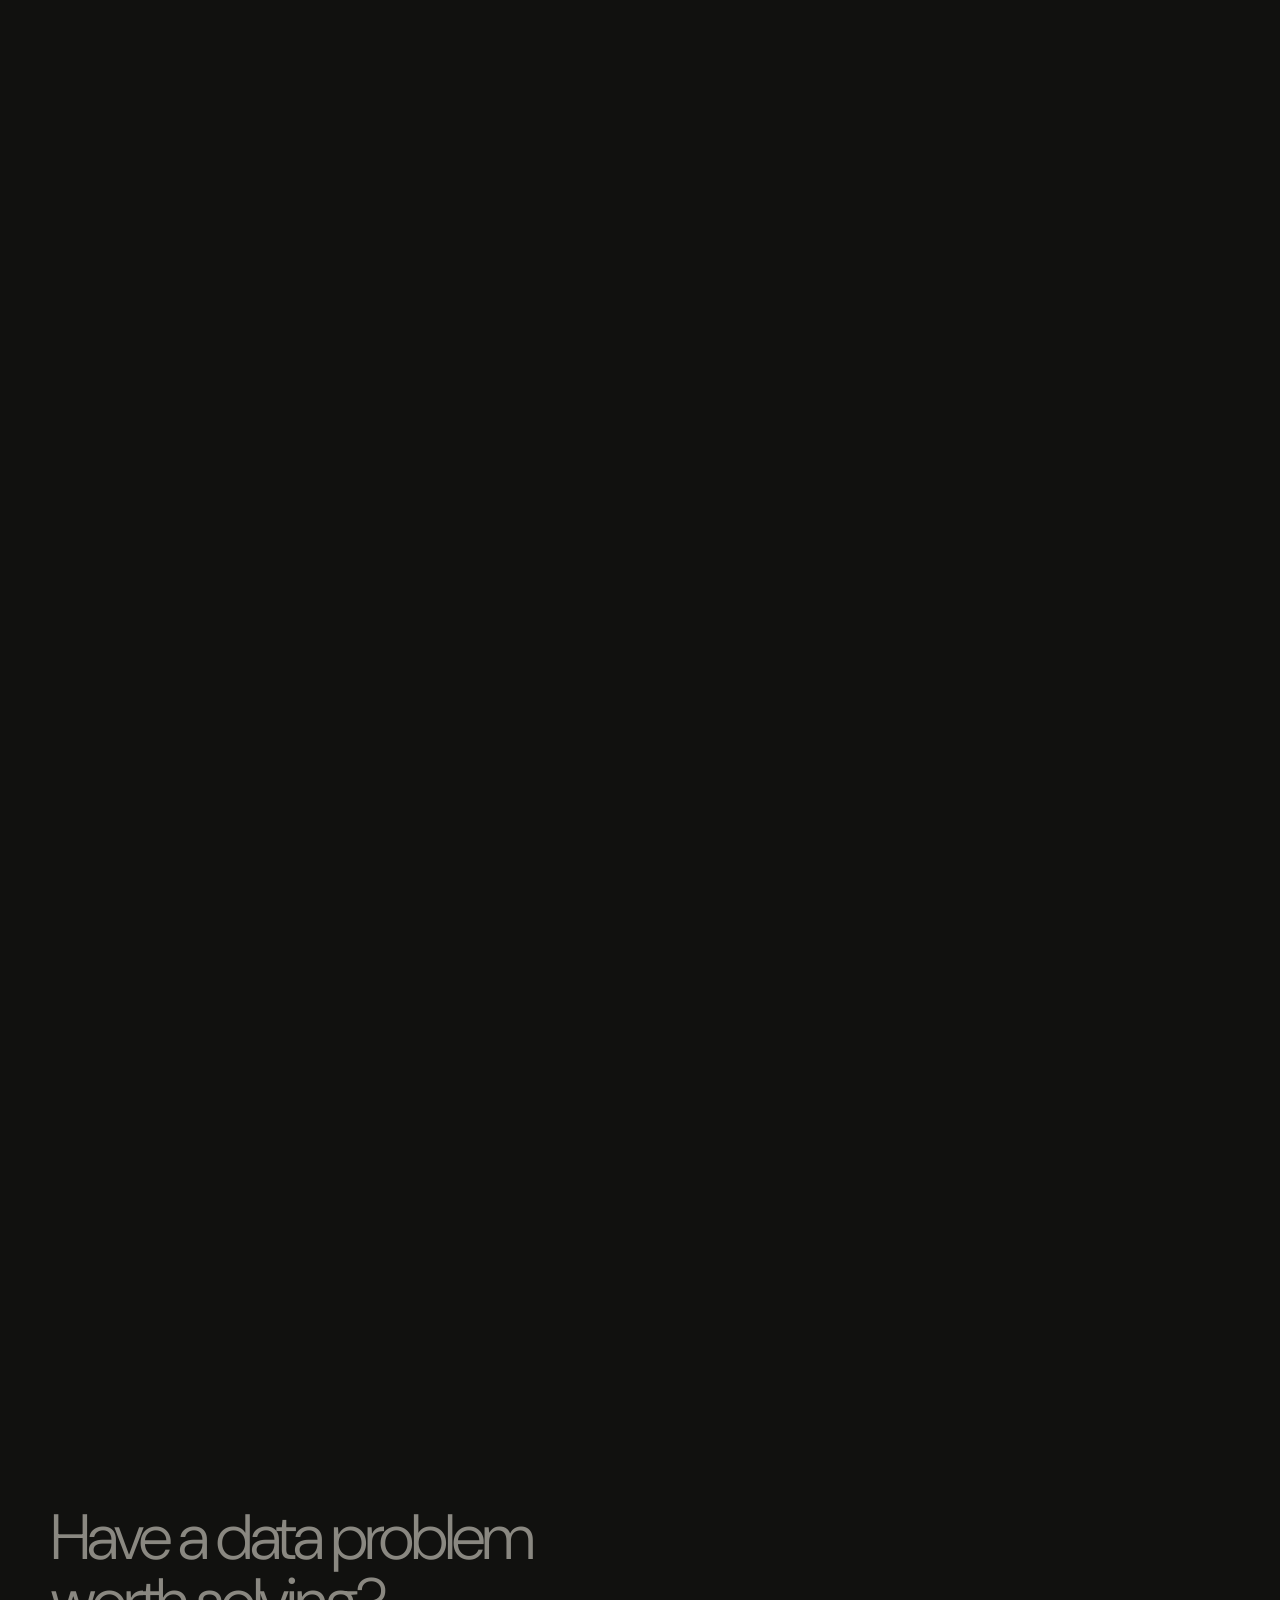
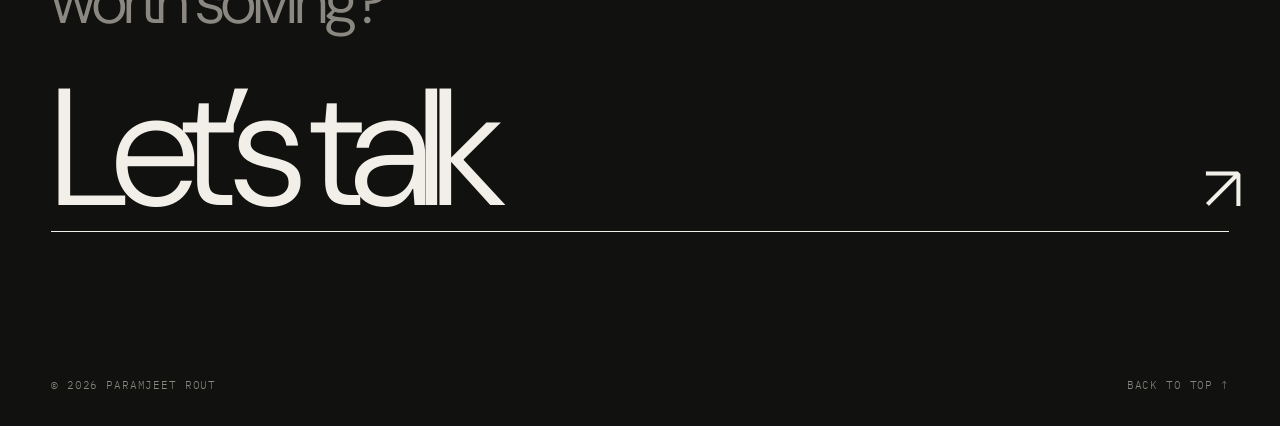
==== commit 891270e3: "chore: sync portfolio projects" ====
--- a/index.html
+++ b/index.html
@@ -177,70 +177,77 @@
         <div class="generated-projects-grid">
           <!-- GENERATED_GITHUB_PROJECTS_START -->
 <article class="generated-project-card">
-  <p class="generated-project-index">01 / Project</p><h3>Prism</h3>
+  <p class="generated-project-index">01 / Project</p><h3>Yaadgaar</h3>
+  <p class="generated-project-tagline">Yaadgaar streams weddings and other ceremonies live for guests who couldn&#x27;t attend, saves every ceremony forever as a replayable archive, pu</p><p>Yaadgaar streams weddings and other ceremonies live for guests who couldn&#x27;t attend, saves every ceremony forever as a replayable archive, puts a QR code on the invitation card that opens the event, and turns the couple&#x27;s photos (uploaded, or pulled from Google Drive/Dropbox) into a page-flip digital wedding album.</p>
+  
+  <p class="generated-project-tech">TYPESCRIPT</p>
+  <a class="project-link" href="https://github.com/routparam12/Yaadgaar" target="_blank" rel="noreferrer">Open project ↗</a>
+</article>
+<article class="generated-project-card">
+  <p class="generated-project-index">02 / Project</p><h3>Prism</h3>
   <p class="generated-project-tagline">a fine-tuning service</p><p>a fine-tuning service</p>
   
   <p class="generated-project-tech">JAVASCRIPT</p>
   <a class="project-link" href="https://github.com/routparam12/Prism" target="_blank" rel="noreferrer">Open project ↗</a>
 </article>
 <article class="generated-project-card">
-  <p class="generated-project-index">02 / Project</p><h3>Live-Shadi</h3>
+  <p class="generated-project-index">03 / Project</p><h3>Live-Shadi</h3>
   <p class="generated-project-tagline">A public GitHub project.</p><p>A public GitHub project.</p>
   
   <p class="generated-project-tech">GITHUB PROJECT</p>
   <a class="project-link" href="https://github.com/routparam12/Live-Shadi" target="_blank" rel="noreferrer">Open project ↗</a>
 </article>
 <article class="generated-project-card">
-  <p class="generated-project-index">03 / Project</p><h3>FaceRem</h3>
+  <p class="generated-project-index">04 / Project</p><h3>FaceRem</h3>
   <p class="generated-project-tagline">FaceAttend (FaceRem)</p><p>FaceAttend (FaceRem)</p>
   
   <p class="generated-project-tech">KOTLIN</p>
   <a class="project-link" href="https://github.com/routparam12/FaceRem" target="_blank" rel="noreferrer">Open project ↗</a>
 </article>
 <article class="generated-project-card">
-  <p class="generated-project-index">04 / Project</p><h3>plants</h3>
+  <p class="generated-project-index">05 / Project</p><h3>plants</h3>
   <p class="generated-project-tagline">A public GitHub project.</p><p>A public GitHub project.</p>
   
   <p class="generated-project-tech">GITHUB PROJECT</p>
   <a class="project-link" href="https://github.com/routparam12/plants" target="_blank" rel="noreferrer">Open project ↗</a>
 </article>
 <article class="generated-project-card">
-  <p class="generated-project-index">05 / Project</p><h3>Facedetect</h3>
+  <p class="generated-project-index">06 / Project</p><h3>Facedetect</h3>
   <p class="generated-project-tagline">Face Detection – YuNet (OpenCV 5) + optional Haar + optional YOLO Goal: Detect whether a face is present in the camera feed.</p><p>Face Detection – YuNet (OpenCV 5) + optional Haar + optional YOLO Goal: Detect whether a face is present in the camera feed.</p>
   
   <p class="generated-project-tech">PYTHON</p>
   <a class="project-link" href="https://github.com/routparam12/Facedetect" target="_blank" rel="noreferrer">Open project ↗</a>
 </article>
 <article class="generated-project-card">
-  <p class="generated-project-index">06 / Project</p><h3>Plant-Scienctist</h3>
+  <p class="generated-project-index">07 / Project</p><h3>Plant-Scienctist</h3>
   <p class="generated-project-tagline">A public GitHub project.</p><p>A public GitHub project.</p>
   
   <p class="generated-project-tech">PYTHON</p>
   <a class="project-link" href="https://github.com/routparam12/Plant-Scienctist" target="_blank" rel="noreferrer">Open project ↗</a>
 </article>
 <article class="generated-project-card">
-  <p class="generated-project-index">07 / Project</p><h3>Learning-with-Bittu</h3>
+  <p class="generated-project-index">08 / Project</p><h3>Learning-with-Bittu</h3>
   <p class="generated-project-tagline">Learning</p><p>Learning</p>
   
   <p class="generated-project-tech">JAVASCRIPT</p>
   <a class="project-link" href="https://github.com/routparam12/Learning-with-Bittu" target="_blank" rel="noreferrer">Open project ↗</a>
 </article>
 <article class="generated-project-card">
-  <p class="generated-project-index">08 / Project</p><h3>FaceInsight</h3>
+  <p class="generated-project-index">09 / Project</p><h3>FaceInsight</h3>
   <p class="generated-project-tagline">FastAPI backend for a face-recognition attendance system.</p><p>FastAPI backend for a face-recognition attendance system.</p>
   
   <p class="generated-project-tech">PYTHON</p>
   <a class="project-link" href="https://github.com/routparam12/FaceInsight" target="_blank" rel="noreferrer">Open project ↗</a>
 </article>
 <article class="generated-project-card">
-  <p class="generated-project-index">09 / Project</p><h3>MachineLearning-with-Bittu</h3>
+  <p class="generated-project-index">10 / Project</p><h3>MachineLearning-with-Bittu</h3>
   <p class="generated-project-tagline">A playable machine-learning primer in Astro, in the style of The Evolution of Trust: you can&#x27;t read your way forward, you have to beat the m</p><p>A playable machine-learning primer in Astro, in the style of The Evolution of Trust: you can&#x27;t read your way forward, you have to beat the mini-game in each chapter to unlock the next one. Bittu is the pet in the corner.</p>
   
   <p class="generated-project-tech">CLASSIFICATION · MACHINE-LEARNING · REGRESSION · SUPERVISED-LEARNING · UNSUPERVISED-LEARNING</p>
   <a class="project-link" href="https://github.com/routparam12/MachineLearning-with-Bittu" target="_blank" rel="noreferrer">Open project ↗</a>
 </article>
 <article class="generated-project-card">
-  <p class="generated-project-index">10 / Project</p><h3>Searching-sorting</h3>
+  <p class="generated-project-index">11 / Project</p><h3>Searching-sorting</h3>
   <p class="generated-project-tagline">you type in your own array and press Next to walk an algorithm one move at a time. Hootie, the bespectacled owl, stands over the array — she</p><p>you type in your own array and press Next to walk an algorithm one move at a time. Hootie, the bespectacled owl, stands over the array — she walks to whichever index the algorithm is looking at and explains the reason for every move.</p>
   
   <p class="generated-project-tech">SEARCHING-ALGORITHMS · SORTING-ALGORITHMS</p>
